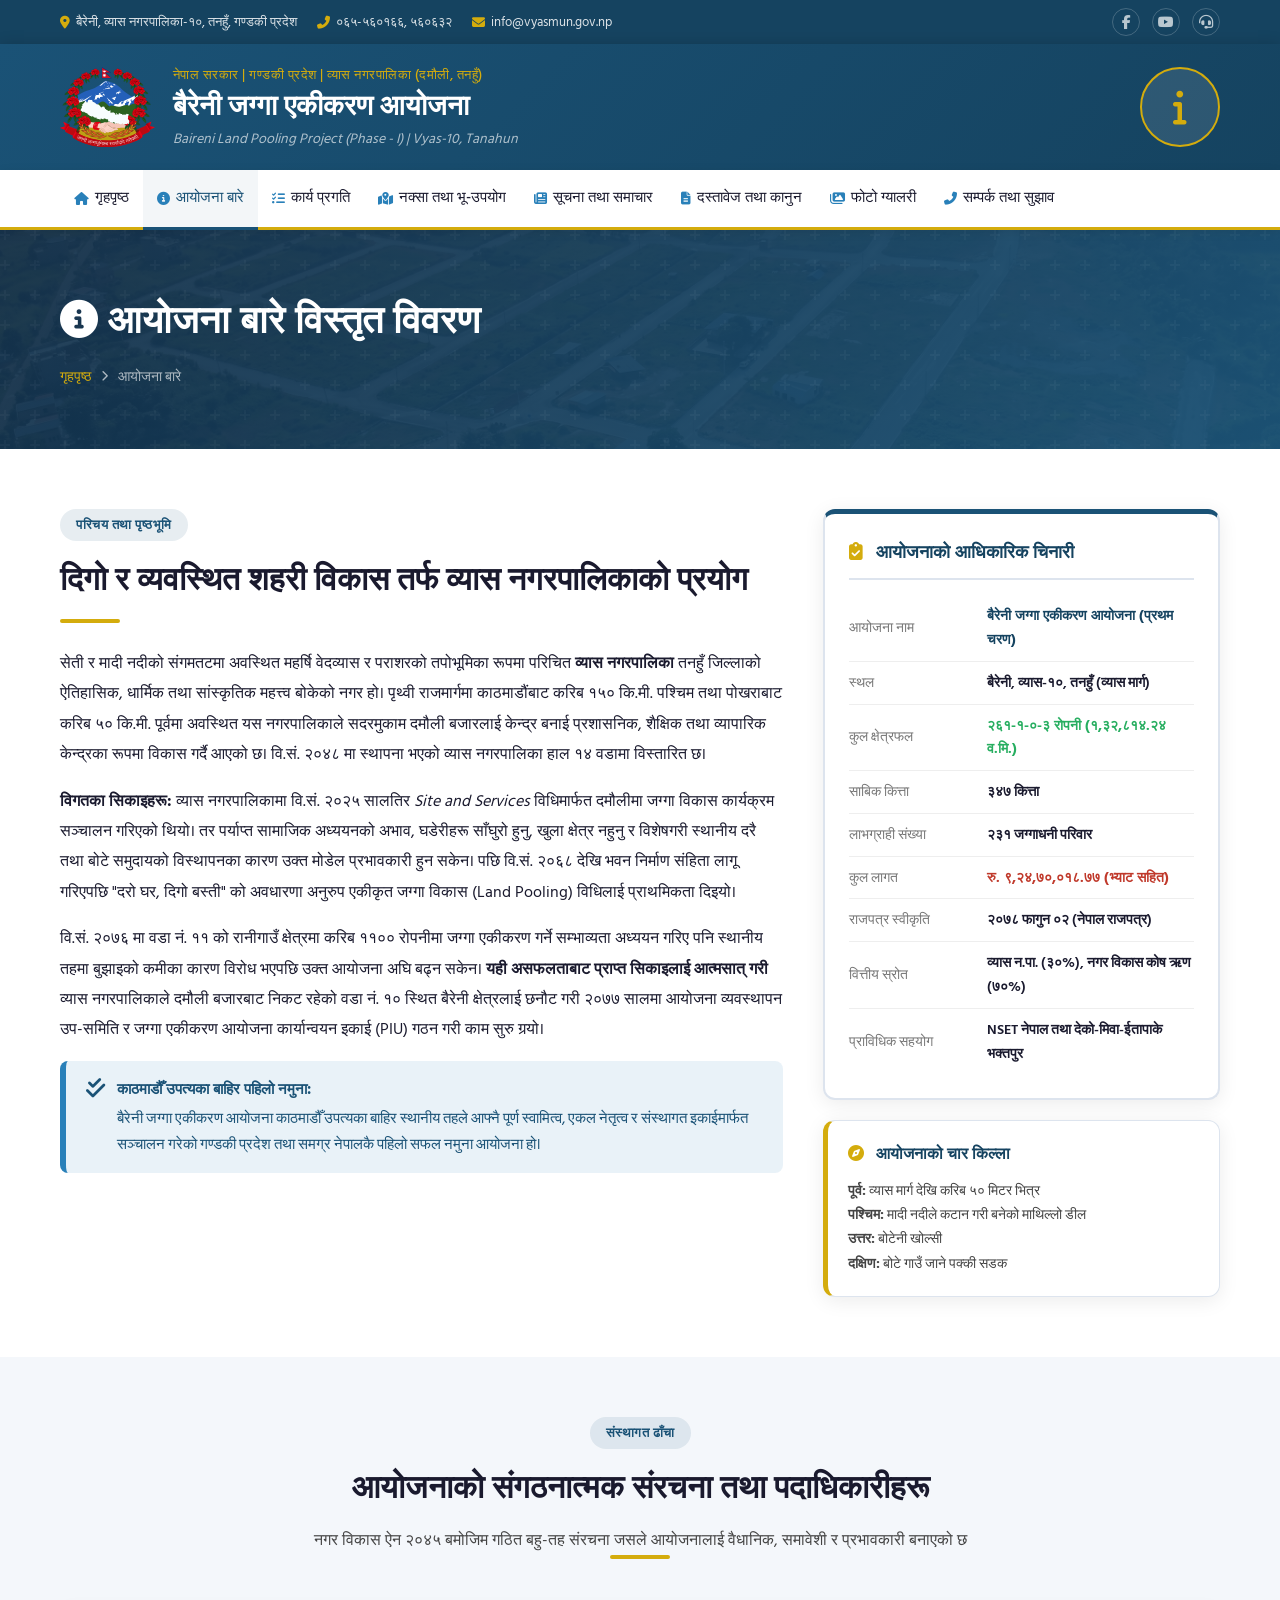
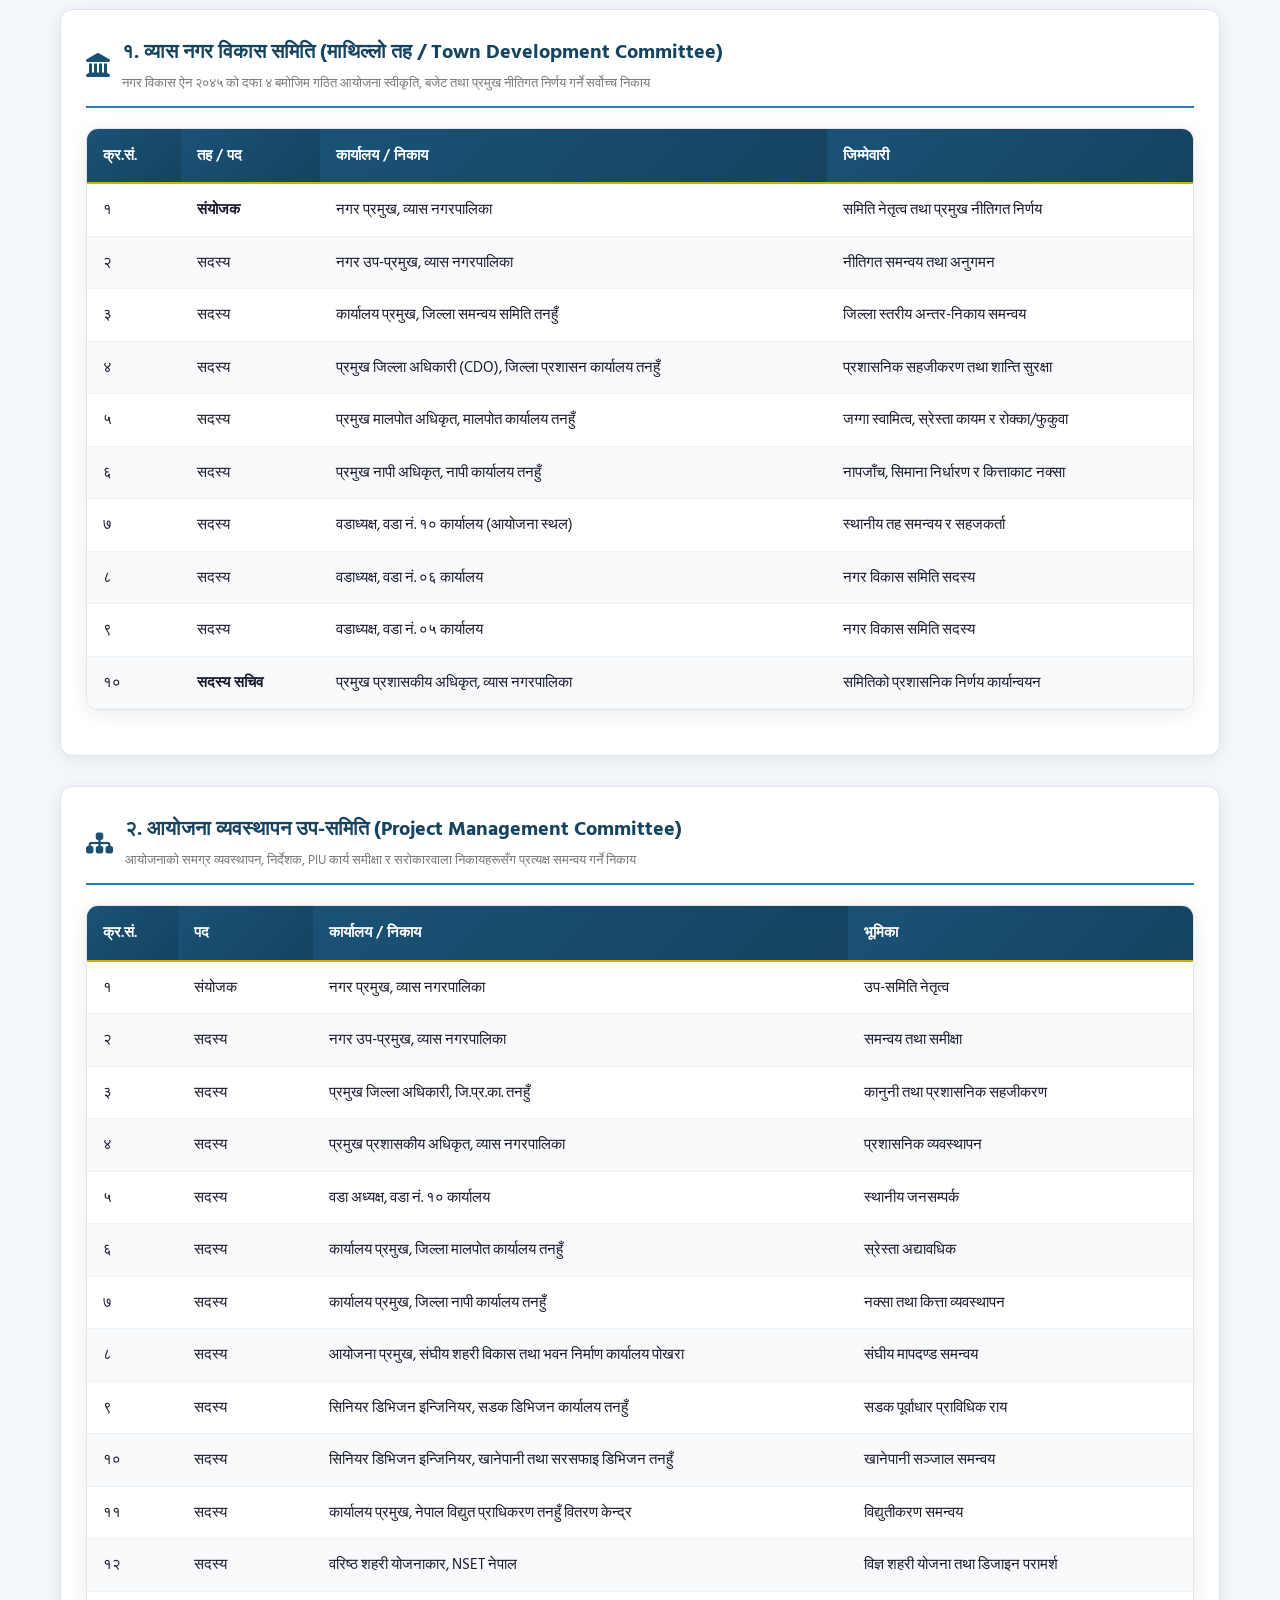
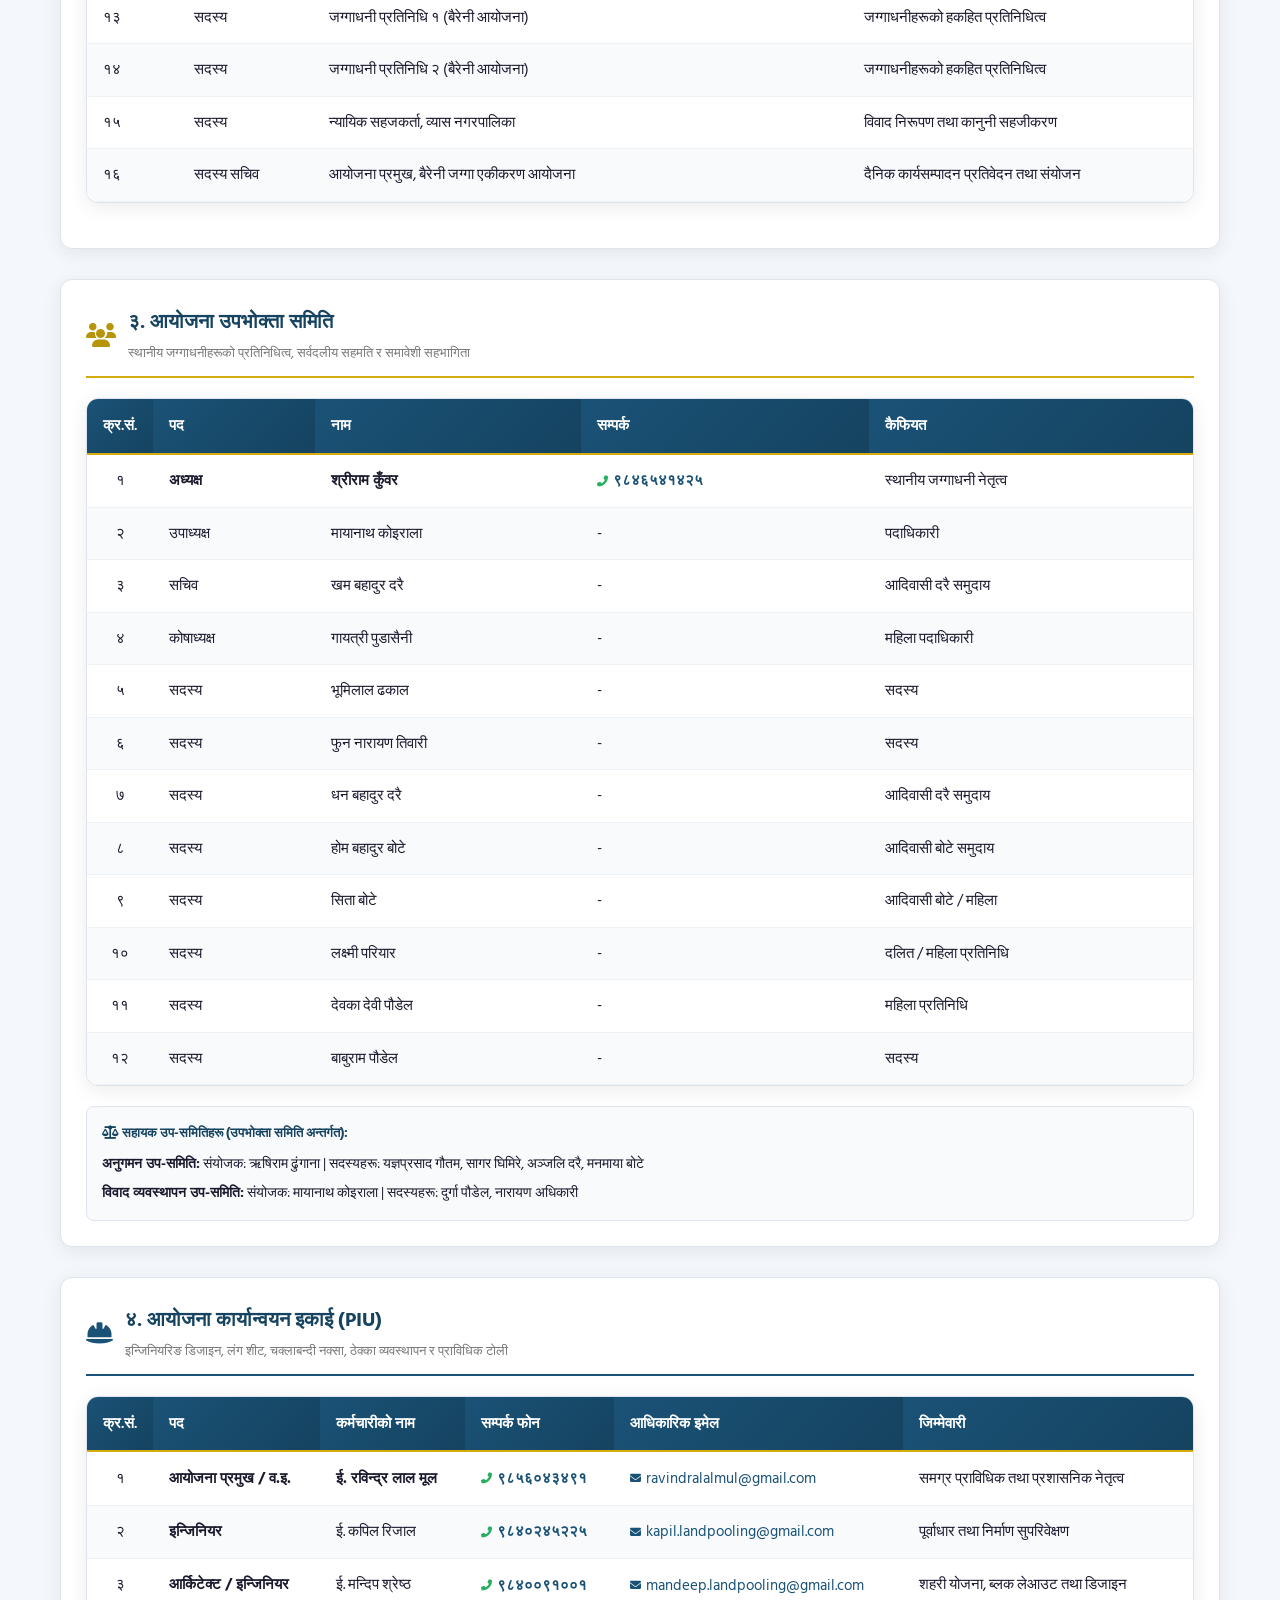
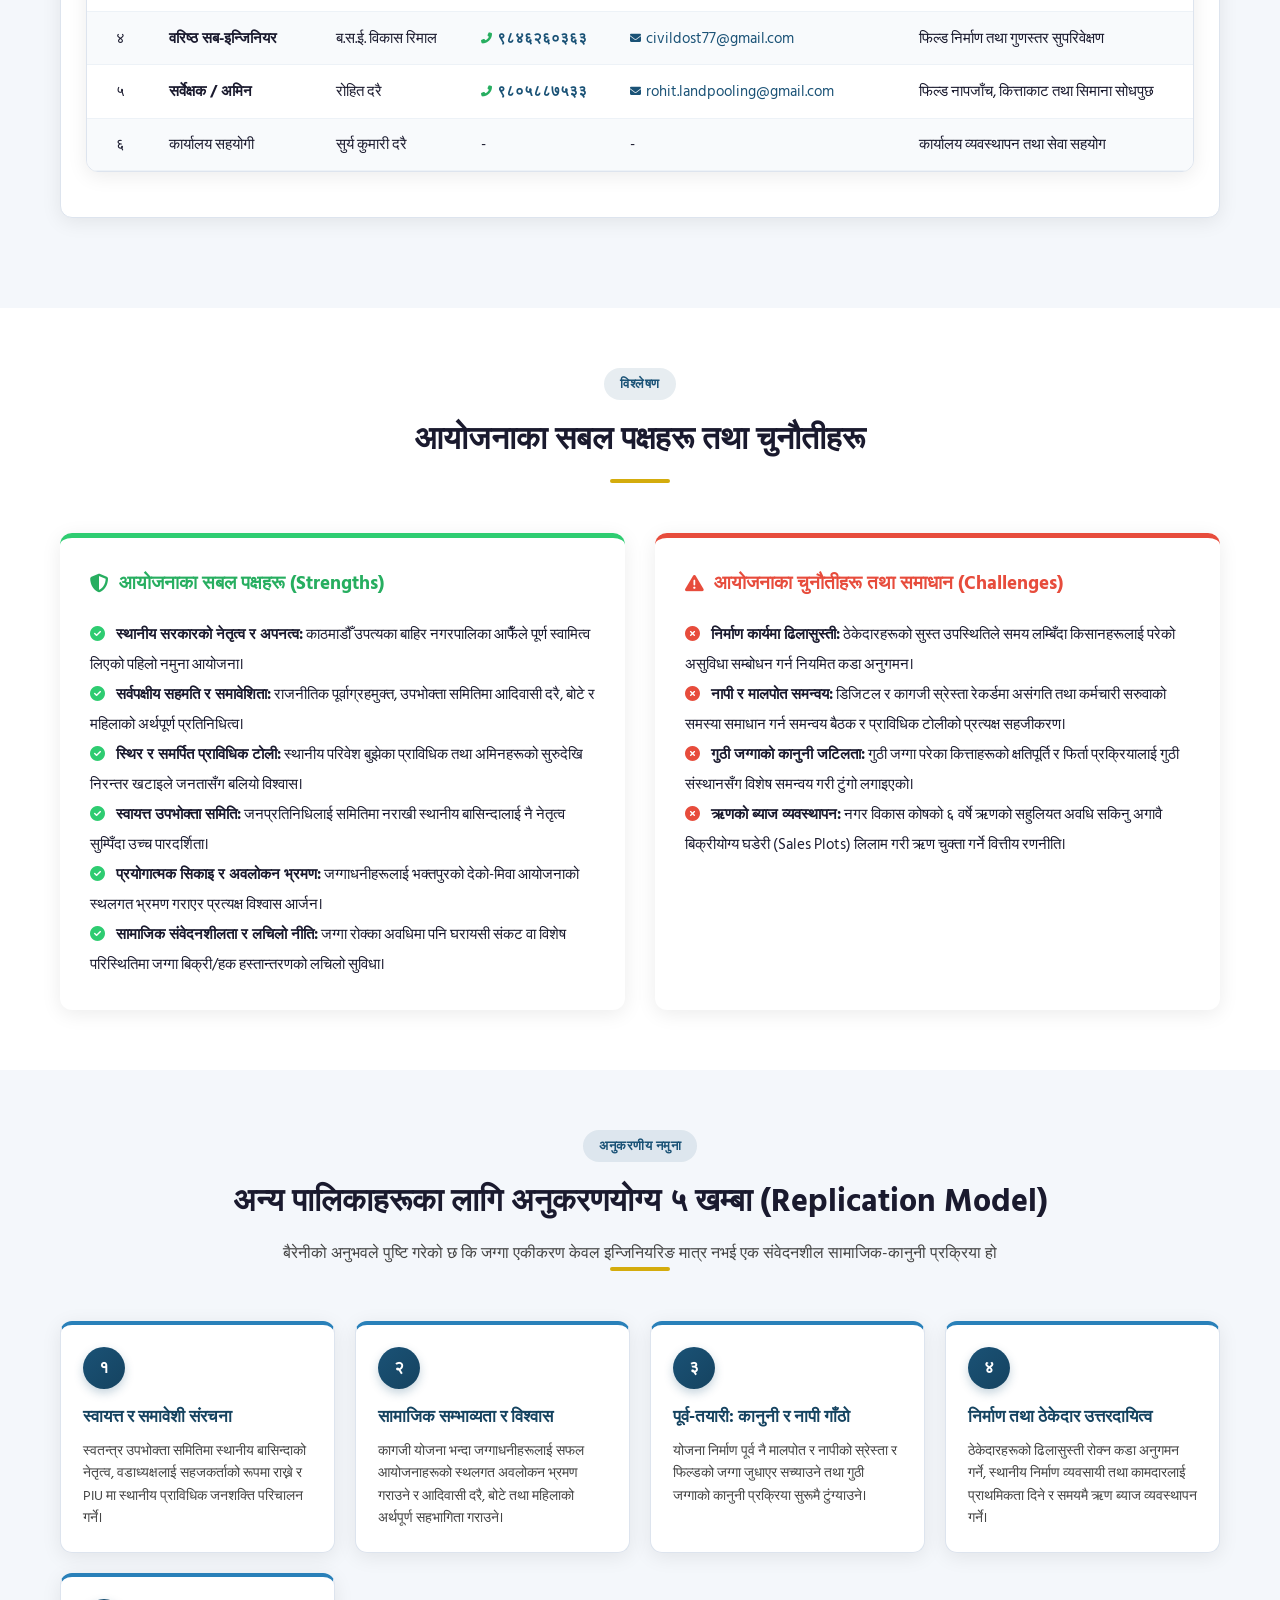
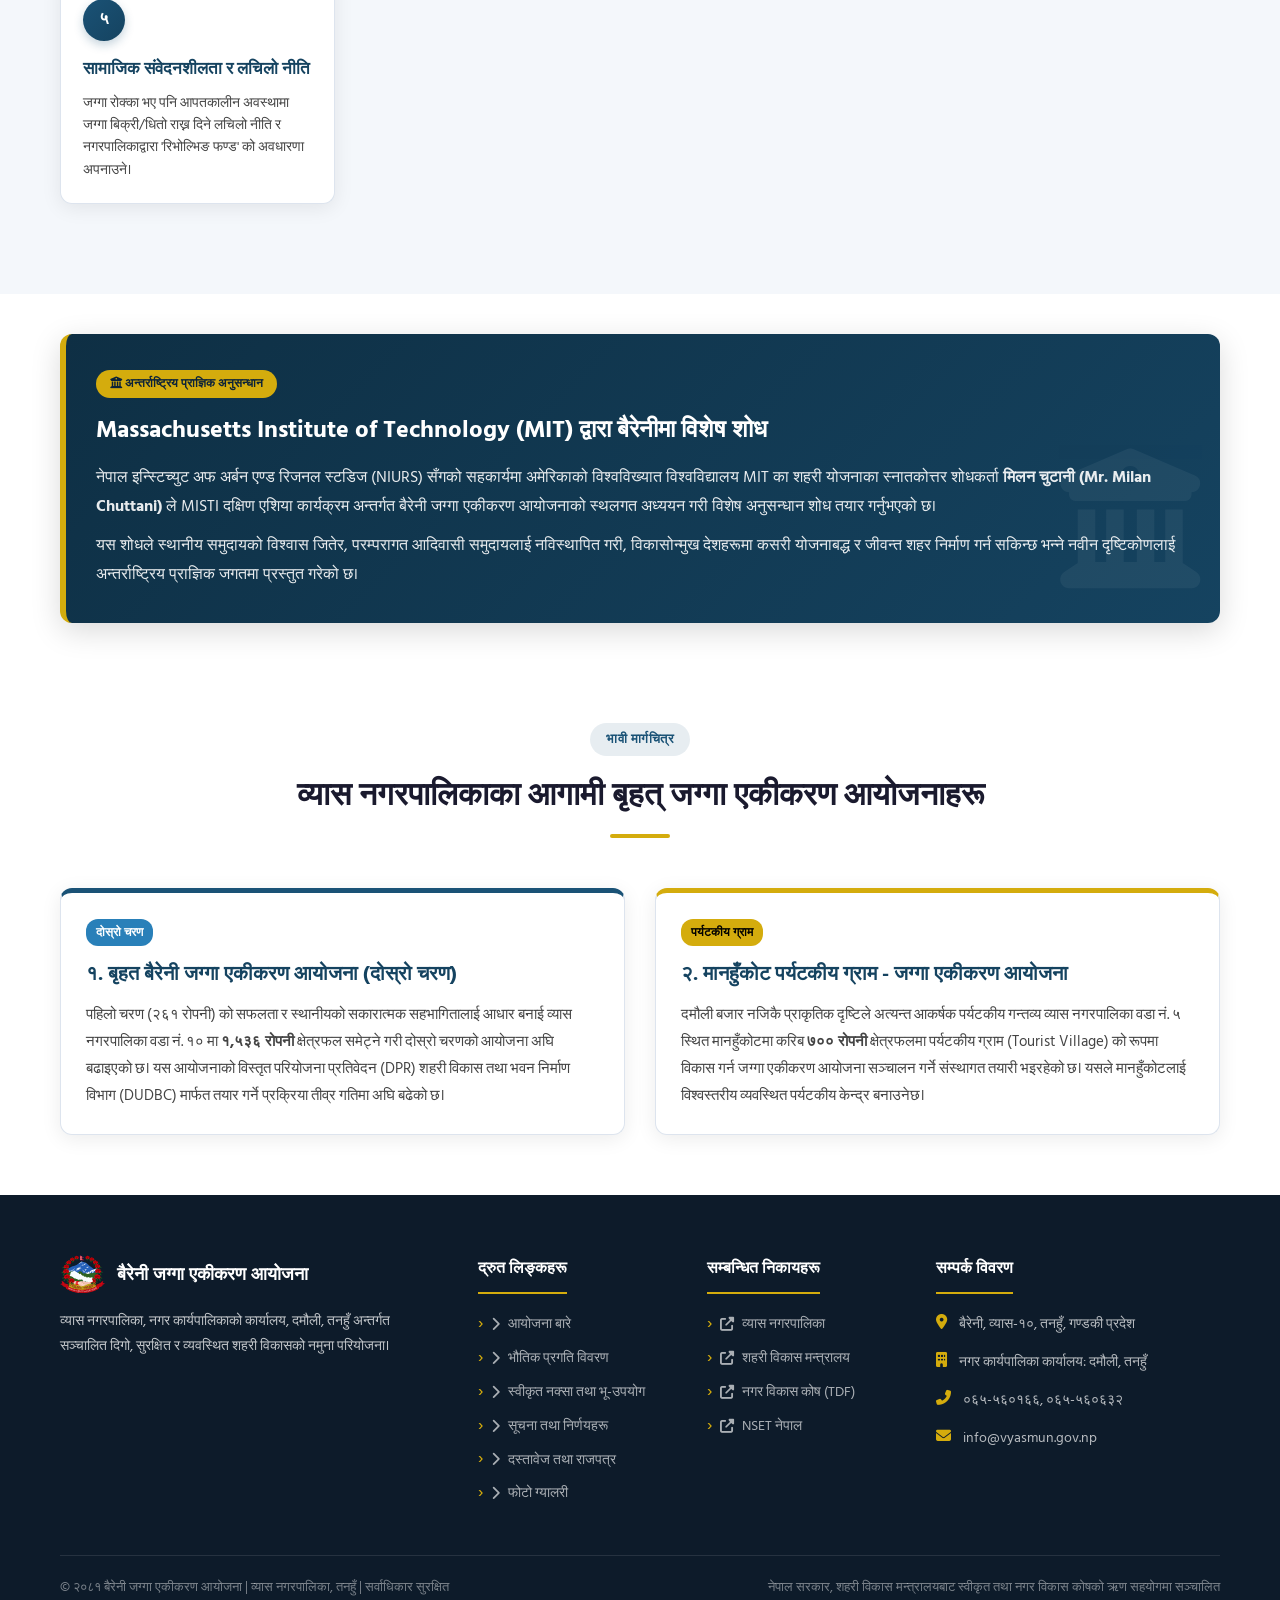
==== about.html @ 3c4b21ab "refactor: update navigation links and structure across core pages" ====
<!DOCTYPE html>
<html lang="ne">
<head>
    <meta charset="UTF-8">
    <meta name="viewport" content="width=device-width, initial-scale=1.0">
    <title>आयोजना बारे | बैरेनी जग्गा एकीकरण आयोजना - व्यास नगरपालिका, तनहुँ</title>
    <meta name="description" content="बैरेनी जग्गा एकीकरण आयोजनाको ऐतिहासिक पृष्ठभूमि, संगठनात्मक संरचना, कानुनी आधार, सबल पक्ष, चुनौती तथा भावी योजनाहरू।">
    <link rel="stylesheet" href="css/style.css">
    <link rel="stylesheet" href="https://cdnjs.cloudflare.com/ajax/libs/font-awesome/6.5.0/css/all.min.css">
    <link href="https://fonts.googleapis.com/css2?family=Hind+Siliguri:wght@300;400;500;600;700&display=swap" rel="stylesheet">
</head>
<body>

    <!-- Top Bar -->
    <div class="top-bar">
        <div class="container">
            <div class="top-bar-left">
                <span><i class="fas fa-map-marker-alt"></i> बैरेनी, व्यास नगरपालिका-१०, तनहुँ, गण्डकी प्रदेश</span>
                <span><i class="fas fa-phone-alt"></i> ०६५-५६०१६६, ५६०६३२</span>
                <span><i class="fas fa-envelope"></i> info@vyasmun.gov.np</span>
            </div>
            <div class="top-bar-right">
                <a href="https://facebook.com" target="_blank"><i class="fab fa-facebook-f"></i></a>
                <a href="https://youtube.com" target="_blank"><i class="fab fa-youtube"></i></a>
                <a href="contact.html"><i class="fas fa-headset"></i></a>
            </div>
        </div>
    </div>

    <!-- Header -->
    <header class="main-header">
        <div class="container">
            <div class="header-content">
                <div class="logo-section">
                    <img src="images/nepal-emblem.svg" alt="नेपाल सरकार निशान छाप" class="gov-logo">
                    <div class="title-section">
                        <p class="gov-title">नेपाल सरकार | गण्डकी प्रदेश | व्यास नगरपालिका (दमौली, तनहुँ)</p>
                        <h1 class="site-title">बैरेनी जग्गा एकीकरण आयोजना</h1>
                        <p class="site-subtitle">Baireni Land Pooling Project (Phase - I) | Vyas-10, Tanahun</p>
                    </div>
                </div>
                <div class="header-emblem">
                    <div class="emblem-circle">
                        <i class="fas fa-info"></i>
                    </div>
                </div>
            </div>
        </div>
    </header>

    <!-- Navigation -->
    <nav class="main-nav">
        <div class="container">
            <button class="nav-toggle" id="navToggle"><i class="fas fa-bars"></i></button>
            <ul class="nav-menu" id="navMenu">
                <li><a href="index.html"><i class="fas fa-home"></i> गृहपृष्ठ</a></li>
                <li class="active"><a href="about.html"><i class="fas fa-info-circle"></i> आयोजना बारे</a></li>
                <li><a href="progress.html"><i class="fas fa-tasks"></i> कार्य प्रगति</a></li>
                <li><a href="map.html"><i class="fas fa-map-marked-alt"></i> नक्सा तथा भू-उपयोग</a></li>
                <li><a href="news.html"><i class="fas fa-newspaper"></i> सूचना तथा समाचार</a></li>
                <li><a href="documents.html"><i class="fas fa-file-alt"></i> दस्तावेज तथा कानुन</a></li>
                <li><a href="gallery.html"><i class="fas fa-images"></i> फोटो ग्यालरी</a></li>
                <li><a href="contact.html"><i class="fas fa-phone-alt"></i> सम्पर्क तथा सुझाव</a></li>
            </ul>
        </div>
    </nav>

    <!-- Page Hero -->
    <section class="page-hero" style="background: linear-gradient(135deg, rgba(13,43,69,0.9), rgba(26,82,118,0.95)), url('images/baireni_aerial.jpg') center/cover;">
        <div class="container">
            <div class="page-hero-content">
                <h1><i class="fas fa-info-circle"></i> आयोजना बारे विस्तृत विवरण</h1>
                <div class="breadcrumb">
                    <a href="index.html">गृहपृष्ठ</a>
                    <i class="fas fa-chevron-right"></i>
                    <span>आयोजना बारे</span>
                </div>
            </div>
        </div>
    </section>

    <!-- Main Content Grid -->
    <section class="content-section" style="padding: 60px 0;">
        <div class="container">
            <div class="about-intro-grid" style="display:grid; grid-template-columns: 2fr 1.1fr; gap: 40px; align-items: start;">
                <div>
                    <div class="section-header" style="text-align:left; margin-bottom: 25px;">
                        <span class="section-tag">परिचय तथा पृष्ठभूमि</span>
                        <h2>दिगो र व्यवस्थित शहरी विकास तर्फ व्यास नगरपालिकाको प्रयोग</h2>
                        <div class="section-divider" style="margin: 12px 0;"></div>
                    </div>
                    <p style="font-size: 16px; line-height: 1.9; color: var(--text-dark); margin-bottom: 16px;">
                        सेती र मादी नदीको संगमतटमा अवस्थित महर्षि वेदव्यास र पराशरको तपोभूमिका रूपमा परिचित <strong>व्यास नगरपालिका</strong> तनहुँ जिल्लाको ऐतिहासिक, धार्मिक तथा सांस्कृतिक महत्त्व बोकेको नगर हो। पृथ्वी राजमार्गमा काठमाडौंबाट करिब १५० कि.मी. पश्चिम तथा पोखराबाट करिब ५० कि.मी. पूर्वमा अवस्थित यस नगरपालिकाले सदरमुकाम दमौली बजारलाई केन्द्र बनाई प्रशासनिक, शैक्षिक तथा व्यापारिक केन्द्रका रूपमा विकास गर्दै आएको छ। वि.सं. २०४८ मा स्थापना भएको व्यास नगरपालिका हाल १४ वडामा विस्तारित छ।
                    </p>
                    <p style="font-size: 16px; line-height: 1.9; color: var(--text-dark); margin-bottom: 16px;">
                        <strong>विगतका सिकाइहरू:</strong> व्यास नगरपालिकामा वि.सं. २०२५ सालतिर <em>Site and Services</em> विधिमार्फत दमौलीमा जग्गा विकास कार्यक्रम सञ्चालन गरिएको थियो। तर पर्याप्त सामाजिक अध्ययनको अभाव, घडेरीहरू साँघुरो हुनु, खुला क्षेत्र नहुनु र विशेषगरी स्थानीय दरै तथा बोटे समुदायको विस्थापनका कारण उक्त मोडेल प्रभावकारी हुन सकेन। पछि वि.सं. २०६८ देखि भवन निर्माण संहिता लागू गरिएपछि "दरो घर, दिगो बस्ती" को अवधारणा अनुरुप एकीकृत जग्गा विकास (Land Pooling) विधिलाई प्राथमिकता दिइयो।
                    </p>
                    <p style="font-size: 16px; line-height: 1.9; color: var(--text-dark); margin-bottom: 16px;">
                        वि.सं. २०७६ मा वडा नं. ११ को रानीगाउँ क्षेत्रमा करिब ११०० रोपनीमा जग्गा एकीकरण गर्ने सम्भाव्यता अध्ययन गरिए पनि स्थानीय तहमा बुझाइको कमीका कारण विरोध भएपछि उक्त आयोजना अघि बढ्न सकेन। <strong>यही असफलताबाट प्राप्त सिकाइलाई आत्मसात् गरी</strong> व्यास नगरपालिकाले दमौली बजारबाट निकट रहेको वडा नं. १० स्थित बैरेनी क्षेत्रलाई छनौट गरी २०७७ सालमा आयोजना व्यवस्थापन उप-समिति र जग्गा एकीकरण आयोजना कार्यान्वयन इकाई (PIU) गठन गरी काम सुरु गर्‍यो।
                    </p>

                    <div class="alert alert-info" style="border-left-width: 6px;">
                        <i class="fas fa-check-double" style="font-size: 22px;"></i>
                        <div>
                            <strong>काठमाडौँ उपत्यका बाहिर पहिलो नमुना:</strong>
                            <p style="margin: 4px 0 0 0;">बैरेनी जग्गा एकीकरण आयोजना काठमाडौँ उपत्यका बाहिर स्थानीय तहले आफ्नै पूर्ण स्वामित्व, एकल नेतृत्व र संस्थागत इकाईमार्फत सञ्चालन गरेको गण्डकी प्रदेश तथा समग्र नेपालकै पहिलो सफल नमुना आयोजना हो।</p>
                        </div>
                    </div>
                </div>

                <!-- Right Quick Facts Box -->
                <div>
                    <div class="card" style="border: 2px solid var(--border); border-top: 5px solid var(--primary); box-shadow: var(--shadow);">
                        <div class="card-body" style="padding: 24px;">
                            <h3 style="color:var(--primary-dark); font-size:18px; margin-bottom:15px; border-bottom:2px solid var(--border); padding-bottom:10px;">
                                <i class="fas fa-clipboard-check" style="color:var(--secondary); margin-right:8px;"></i> आयोजनाको आधिकारिक चिनारी
                            </h3>
                            <table style="width:100%; border-collapse:collapse; font-size:14px;">
                                <tr style="border-bottom:1px solid #eee;">
                                    <td style="padding:9px 0; color:var(--text-light); width:40%;">आयोजना नाम</td>
                                    <td style="padding:9px 0; font-weight:700; color:var(--primary-dark);">बैरेनी जग्गा एकीकरण आयोजना (प्रथम चरण)</td>
                                </tr>
                                <tr style="border-bottom:1px solid #eee;">
                                    <td style="padding:9px 0; color:var(--text-light);">स्थल</td>
                                    <td style="padding:9px 0; font-weight:600;">बैरेनी, व्यास-१०, तनहुँ (व्यास मार्ग)</td>
                                </tr>
                                <tr style="border-bottom:1px solid #eee;">
                                    <td style="padding:9px 0; color:var(--text-light);">कुल क्षेत्रफल</td>
                                    <td style="padding:9px 0; font-weight:700; color:#27ae60;">२६१-१-०-३ रोपनी (१,३२,८१४.२४ व.मि.)</td>
                                </tr>
                                <tr style="border-bottom:1px solid #eee;">
                                    <td style="padding:9px 0; color:var(--text-light);">साबिक कित्ता</td>
                                    <td style="padding:9px 0; font-weight:600;">३४७ कित्ता</td>
                                </tr>
                                <tr style="border-bottom:1px solid #eee;">
                                    <td style="padding:9px 0; color:var(--text-light);">लाभग्राही संख्या</td>
                                    <td style="padding:9px 0; font-weight:600;">२३१ जग्गाधनी परिवार</td>
                                </tr>
                                <tr style="border-bottom:1px solid #eee;">
                                    <td style="padding:9px 0; color:var(--text-light);">कुल लागत</td>
                                    <td style="padding:9px 0; font-weight:700; color:#c0392b;">रु. ९,२४,७०,०१८.७७ (भ्याट सहित)</td>
                                </tr>
                                <tr style="border-bottom:1px solid #eee;">
                                    <td style="padding:9px 0; color:var(--text-light);">राजपत्र स्वीकृति</td>
                                    <td style="padding:9px 0; font-weight:600;">२०७८ फागुन ०२ (नेपाल राजपत्र)</td>
                                </tr>
                                <tr style="border-bottom:1px solid #eee;">
                                    <td style="padding:9px 0; color:var(--text-light);">वित्तीय स्रोत</td>
                                    <td style="padding:9px 0; font-weight:600;">व्यास न.पा. (३०%), नगर विकास कोष ऋण (७०%)</td>
                                </tr>
                                <tr>
                                    <td style="padding:9px 0; color:var(--text-light);">प्राविधिक सहयोग</td>
                                    <td style="padding:9px 0; font-weight:600;">NSET नेपाल तथा देको-मिवा-ईतापाके भक्तपुर</td>
                                </tr>
                            </table>
                        </div>
                    </div>

                    <!-- Boundaries Box -->
                    <div class="card" style="margin-top:20px; border-left: 5px solid var(--secondary); box-shadow: var(--shadow);">
                        <div class="card-body" style="padding: 20px;">
                            <h4 style="color:var(--primary-dark); font-size:16px; margin-bottom:10px;">
                                <i class="fas fa-compass" style="color:var(--secondary); margin-right:8px;"></i> आयोजनाको चार किल्ला
                            </h4>
                            <ul style="font-size:13.5px; color:var(--text-medium); line-height:1.8;">
                                <li><strong>पूर्व:</strong> व्यास मार्ग देखि करिब ५० मिटर भित्र</li>
                                <li><strong>पश्चिम:</strong> मादी नदीले कटान गरी बनेको माथिल्लो डील</li>
                                <li><strong>उत्तर:</strong> बोटेनी खोल्सी</li>
                                <li><strong>दक्षिण:</strong> बोटे गाउँ जाने पक्की सडक</li>
                            </ul>
                        </div>
                    </div>
                </div>
            </div>
        </div>
    </section>

    <!-- Governance Structure (Organogram) -->
    <section class="section" id="governance" style="background: var(--bg-light); padding: 60px 0;">
        <div class="container">
            <div class="section-header">
                <span class="section-tag">संस्थागत ढाँचा</span>
                <h2>आयोजनाको संगठनात्मक संरचना तथा पदाधिकारीहरू</h2>
                <p style="color: var(--text-medium); max-width: 800px; margin: 0 auto;">नगर विकास ऐन २०४५ बमोजिम गठित बहु-तह संरचना जसले आयोजनालाई वैधानिक, समावेशी र प्रभावकारी बनाएको छ</p>
                <div class="section-divider"></div>
            </div>

            <!-- 1. Town Development Committee -->
            <div style="background:#fff; border-radius:var(--radius); padding:25px; margin-bottom:30px; box-shadow:var(--shadow); border:1px solid var(--border);">
                <div style="display:flex; align-items:center; gap:12px; margin-bottom:15px; border-bottom:2px solid var(--primary-light); padding-bottom:10px;">
                    <i class="fas fa-landmark" style="font-size:24px; color:var(--primary);"></i>
                    <div>
                        <h3 style="margin:0; font-size:20px; color:var(--primary-dark);">१. व्यास नगर विकास समिति (माथिल्लो तह / Town Development Committee)</h3>
                        <small style="color:var(--text-light);">नगर विकास ऐन २०४५ को दफा ४ बमोजिम गठित आयोजना स्वीकृति, बजेट तथा प्रमुख नीतिगत निर्णय गर्ने सर्वोच्च निकाय</small>
                    </div>
                </div>
                <div class="table-responsive">
                    <table class="gov-table">
                        <thead>
                            <tr>
                                <th>क्र.सं.</th>
                                <th>तह / पद</th>
                                <th>कार्यालय / निकाय</th>
                                <th>जिम्मेवारी</th>
                            </tr>
                        </thead>
                        <tbody>
                            <tr>
                                <td>१</td>
                                <td><strong>संयोजक</strong></td>
                                <td>नगर प्रमुख, व्यास नगरपालिका</td>
                                <td>समिति नेतृत्व तथा प्रमुख नीतिगत निर्णय</td>
                            </tr>
                            <tr>
                                <td>२</td>
                                <td>सदस्य</td>
                                <td>नगर उप-प्रमुख, व्यास नगरपालिका</td>
                                <td>नीतिगत समन्वय तथा अनुगमन</td>
                            </tr>
                            <tr>
                                <td>३</td>
                                <td>सदस्य</td>
                                <td>कार्यालय प्रमुख, जिल्ला समन्वय समिति तनहुँ</td>
                                <td>जिल्ला स्तरीय अन्तर-निकाय समन्वय</td>
                            </tr>
                            <tr>
                                <td>४</td>
                                <td>सदस्य</td>
                                <td>प्रमुख जिल्ला अधिकारी (CDO), जिल्ला प्रशासन कार्यालय तनहुँ</td>
                                <td>प्रशासनिक सहजीकरण तथा शान्ति सुरक्षा</td>
                            </tr>
                            <tr>
                                <td>५</td>
                                <td>सदस्य</td>
                                <td>प्रमुख मालपोत अधिकृत, मालपोत कार्यालय तनहुँ</td>
                                <td>जग्गा स्वामित्व, स्रेस्ता कायम र रोक्का/फुकुवा</td>
                            </tr>
                            <tr>
                                <td>६</td>
                                <td>सदस्य</td>
                                <td>प्रमुख नापी अधिकृत, नापी कार्यालय तनहुँ</td>
                                <td>नापजाँच, सिमाना निर्धारण र कित्ताकाट नक्सा</td>
                            </tr>
                            <tr>
                                <td>७</td>
                                <td>सदस्य</td>
                                <td>वडाध्यक्ष, वडा नं. १० कार्यालय (आयोजना स्थल)</td>
                                <td>स्थानीय तह समन्वय र सहजकर्ता</td>
                            </tr>
                            <tr>
                                <td>८</td>
                                <td>सदस्य</td>
                                <td>वडाध्यक्ष, वडा नं. ०६ कार्यालय</td>
                                <td>नगर विकास समिति सदस्य</td>
                            </tr>
                            <tr>
                                <td>९</td>
                                <td>सदस्य</td>
                                <td>वडाध्यक्ष, वडा नं. ०५ कार्यालय</td>
                                <td>नगर विकास समिति सदस्य</td>
                            </tr>
                            <tr>
                                <td>१०</td>
                                <td><strong>सदस्य सचिव</strong></td>
                                <td>प्रमुख प्रशासकीय अधिकृत, व्यास नगरपालिका</td>
                                <td>समितिको प्रशासनिक निर्णय कार्यान्वयन</td>
                            </tr>
                        </tbody>
                    </table>
                </div>
            </div>

            <!-- 2. Project Management Sub-Committee -->
            <div style="background:#fff; border-radius:var(--radius); padding:25px; margin-bottom:30px; box-shadow:var(--shadow); border:1px solid var(--border);">
                <div style="display:flex; align-items:center; gap:12px; margin-bottom:15px; border-bottom:2px solid var(--primary-light); padding-bottom:10px;">
                    <i class="fas fa-sitemap" style="font-size:24px; color:var(--primary);"></i>
                    <div>
                        <h3 style="margin:0; font-size:20px; color:var(--primary-dark);">२. आयोजना व्यवस्थापन उप-समिति (Project Management Committee)</h3>
                        <small style="color:var(--text-light);">आयोजनाको समग्र व्यवस्थापन, निर्देशक, PIU कार्य समीक्षा र सरोकारवाला निकायहरूसँग प्रत्यक्ष समन्वय गर्ने निकाय</small>
                    </div>
                </div>
                <div class="table-responsive">
                    <table class="gov-table">
                        <thead>
                            <tr>
                                <th>क्र.सं.</th>
                                <th>पद</th>
                                <th>कार्यालय / निकाय</th>
                                <th>भूमिका</th>
                            </tr>
                        </thead>
                        <tbody>
                            <tr><td>१</td><td>संयोजक</td><td>नगर प्रमुख, व्यास नगरपालिका</td><td>उप-समिति नेतृत्व</td></tr>
                            <tr><td>२</td><td>सदस्य</td><td>नगर उप-प्रमुख, व्यास नगरपालिका</td><td>समन्वय तथा समीक्षा</td></tr>
                            <tr><td>३</td><td>सदस्य</td><td>प्रमुख जिल्ला अधिकारी, जि.प्र.का. तनहुँ</td><td>कानुनी तथा प्रशासनिक सहजीकरण</td></tr>
                            <tr><td>४</td><td>सदस्य</td><td>प्रमुख प्रशासकीय अधिकृत, व्यास नगरपालिका</td><td>प्रशासनिक व्यवस्थापन</td></tr>
                            <tr><td>५</td><td>सदस्य</td><td>वडा अध्यक्ष, वडा नं. १० कार्यालय</td><td>स्थानीय जनसम्पर्क</td></tr>
                            <tr><td>६</td><td>सदस्य</td><td>कार्यालय प्रमुख, जिल्ला मालपोत कार्यालय तनहुँ</td><td>स्रेस्ता अद्यावधिक</td></tr>
                            <tr><td>७</td><td>सदस्य</td><td>कार्यालय प्रमुख, जिल्ला नापी कार्यालय तनहुँ</td><td>नक्सा तथा कित्ता व्यवस्थापन</td></tr>
                            <tr><td>८</td><td>सदस्य</td><td>आयोजना प्रमुख, संघीय शहरी विकास तथा भवन निर्माण कार्यालय पोखरा</td><td>संघीय मापदण्ड समन्वय</td></tr>
                            <tr><td>९</td><td>सदस्य</td><td>सिनियर डिभिजन इन्जिनियर, सडक डिभिजन कार्यालय तनहुँ</td><td>सडक पूर्वाधार प्राविधिक राय</td></tr>
                            <tr><td>१०</td><td>सदस्य</td><td>सिनियर डिभिजन इन्जिनियर, खानेपानी तथा सरसफाइ डिभिजन तनहुँ</td><td>खानेपानी सञ्जाल समन्वय</td></tr>
                            <tr><td>११</td><td>सदस्य</td><td>कार्यालय प्रमुख, नेपाल विद्युत प्राधिकरण तनहुँ वितरण केन्द्र</td><td>विद्युतीकरण समन्वय</td></tr>
                            <tr><td>१२</td><td>सदस्य</td><td>वरिष्ठ शहरी योजनाकार, NSET नेपाल</td><td>विज्ञ शहरी योजना तथा डिजाइन परामर्श</td></tr>
                            <tr><td>१३</td><td>सदस्य</td><td>जग्गाधनी प्रतिनिधि १ (बैरेनी आयोजना)</td><td>जग्गाधनीहरूको हकहित प्रतिनिधित्व</td></tr>
                            <tr><td>१४</td><td>सदस्य</td><td>जग्गाधनी प्रतिनिधि २ (बैरेनी आयोजना)</td><td>जग्गाधनीहरूको हकहित प्रतिनिधित्व</td></tr>
                            <tr><td>१५</td><td>सदस्य</td><td>न्यायिक सहजकर्ता, व्यास नगरपालिका</td><td>विवाद निरूपण तथा कानुनी सहजीकरण</td></tr>
                            <tr><td>१६</td><td>सदस्य सचिव</td><td>आयोजना प्रमुख, बैरेनी जग्गा एकीकरण आयोजना</td><td>दैनिक कार्यसम्पादन प्रतिवेदन तथा संयोजन</td></tr>
                        </tbody>
                    </table>
                </div>
            </div>

            <!-- 3. Users Committee (Full width) -->
            <div style="background:#fff; border-radius:var(--radius); padding:25px; margin-bottom:30px; box-shadow:var(--shadow); border:1px solid var(--border);">
                <div style="display:flex; align-items:center; gap:12px; margin-bottom:15px; border-bottom:2px solid var(--secondary); padding-bottom:10px;">
                    <i class="fas fa-users" style="font-size:24px; color:var(--secondary-dark);"></i>
                    <div>
                        <h3 style="margin:0; font-size:20px; color:var(--primary-dark);">३. आयोजना उपभोक्ता समिति</h3>
                        <small style="color:var(--text-light);">स्थानीय जग्गाधनीहरूको प्रतिनिधित्व, सर्वदलीय सहमति र समावेशी सहभागिता</small>
                    </div>
                </div>
                <div class="table-responsive">
                    <table class="gov-table">
                        <thead>
                            <tr>
                                <th style="width:60px; text-align:center;">क्र.सं.</th>
                                <th>पद</th>
                                <th>नाम</th>
                                <th>सम्पर्क</th>
                                <th>कैफियत</th>
                            </tr>
                        </thead>
                        <tbody>
                            <tr>
                                <td style="text-align:center;">१</td>
                                <td><strong>अध्यक्ष</strong></td>
                                <td><strong>श्रीराम कुँवर</strong></td>
                                <td>
                                    <a href="tel:9846541425" style="color:var(--primary); font-weight:700; text-decoration:none; display:inline-flex; align-items:center; gap:5px;">
                                        <i class="fas fa-phone-alt" style="color:#27ae60; font-size:11px;"></i> ९८४६५४१४२५
                                    </a>
                                </td>
                                <td>स्थानीय जग्गाधनी नेतृत्व</td>
                            </tr>
                            <tr><td style="text-align:center;">२</td><td>उपाध्यक्ष</td><td>मायानाथ कोइराला</td><td>-</td><td>पदाधिकारी</td></tr>
                            <tr><td style="text-align:center;">३</td><td>सचिव</td><td>खम बहादुर दरै</td><td>-</td><td>आदिवासी दरै समुदाय</td></tr>
                            <tr><td style="text-align:center;">४</td><td>कोषाध्यक्ष</td><td>गायत्री पुडासैनी</td><td>-</td><td>महिला पदाधिकारी</td></tr>
                            <tr><td style="text-align:center;">५</td><td>सदस्य</td><td>भूमिलाल ढकाल</td><td>-</td><td>सदस्य</td></tr>
                            <tr><td style="text-align:center;">६</td><td>सदस्य</td><td>फुन नारायण तिवारी</td><td>-</td><td>सदस्य</td></tr>
                            <tr><td style="text-align:center;">७</td><td>सदस्य</td><td>धन बहादुर दरै</td><td>-</td><td>आदिवासी दरै समुदाय</td></tr>
                            <tr><td style="text-align:center;">८</td><td>सदस्य</td><td>होम बहादुर बोटे</td><td>-</td><td>आदिवासी बोटे समुदाय</td></tr>
                            <tr><td style="text-align:center;">९</td><td>सदस्य</td><td>सिता बोटे</td><td>-</td><td>आदिवासी बोटे / महिला</td></tr>
                            <tr><td style="text-align:center;">१०</td><td>सदस्य</td><td>लक्ष्मी परियार</td><td>-</td><td>दलित / महिला प्रतिनिधि</td></tr>
                            <tr><td style="text-align:center;">११</td><td>सदस्य</td><td>देवका देवी पौडेल</td><td>-</td><td>महिला प्रतिनिधि</td></tr>
                            <tr><td style="text-align:center;">१२</td><td>सदस्य</td><td>बाबुराम पौडेल</td><td>-</td><td>सदस्य</td></tr>
                        </tbody>
                    </table>
                </div>

                <!-- Sub committees -->
                <div style="margin-top:20px; padding:15px; background:#f8fafc; border-radius:8px; border:1px solid var(--border);">
                    <h5 style="color:var(--primary-dark); margin-bottom:8px;"><i class="fas fa-balance-scale"></i> सहायक उप-समितिहरू (उपभोक्ता समिति अन्तर्गत):</h5>
                    <p style="font-size:13.5px; margin-bottom:6px;"><strong>अनुगमन उप-समिति:</strong> संयोजक: ऋषिराम ढुंगाना | सदस्यहरू: यज्ञप्रसाद गौतम, सागर घिमिरे, अञ्जलि दरै, मनमाया बोटे</p>
                    <p style="font-size:13.5px; margin:0;"><strong>विवाद व्यवस्थापन उप-समिति:</strong> संयोजक: मायानाथ कोइराला | सदस्यहरू: दुर्गा पौडेल, नारायण अधिकारी</p>
                </div>
            </div>

            <!-- 4. PIU Team (Full width) -->
            <div style="background:#fff; border-radius:var(--radius); padding:25px; margin-bottom:30px; box-shadow:var(--shadow); border:1px solid var(--border);">
                <div style="display:flex; align-items:center; gap:12px; margin-bottom:15px; border-bottom:2px solid var(--primary); padding-bottom:10px;">
                    <i class="fas fa-hard-hat" style="font-size:24px; color:var(--primary);"></i>
                    <div>
                        <h3 style="margin:0; font-size:20px; color:var(--primary-dark);">४. आयोजना कार्यान्वयन इकाई (PIU)</h3>
                        <small style="color:var(--text-light);">इन्जिनियरिङ डिजाइन, लंग शीट, चक्लाबन्दी नक्सा, ठेक्का व्यवस्थापन र प्राविधिक टोली</small>
                    </div>
                </div>
                <div class="table-responsive">
                    <table class="gov-table">
                        <thead>
                            <tr>
                                <th style="width:60px; text-align:center;">क्र.सं.</th>
                                <th>पद</th>
                                <th>कर्मचारीको नाम</th>
                                <th>सम्पर्क फोन</th>
                                <th>आधिकारिक इमेल</th>
                                <th>जिम्मेवारी</th>
                            </tr>
                        </thead>
                        <tbody>
                            <tr>
                                <td style="text-align:center;">१</td>
                                <td><strong>आयोजना प्रमुख / व.इ.</strong></td>
                                <td><strong>ई. रविन्द्र लाल मूल</strong></td>
                                <td>
                                    <a href="tel:9856043491" style="color:var(--primary); font-weight:700; text-decoration:none; display:inline-flex; align-items:center; gap:5px;">
                                        <i class="fas fa-phone-alt" style="color:#27ae60; font-size:11px;"></i> ९८५६०४३४९१
                                    </a>
                                </td>
                                <td>
                                    <a href="mailto:ravindralalmul@gmail.com" style="color:var(--primary); text-decoration:none; display:inline-flex; align-items:center; gap:5px;">
                                        <i class="fas fa-envelope" style="color:var(--primary); font-size:11px;"></i> ravindralalmul@gmail.com
                                    </a>
                                </td>
                                <td>समग्र प्राविधिक तथा प्रशासनिक नेतृत्व</td>
                            </tr>
                            <tr>
                                <td style="text-align:center;">२</td>
                                <td><strong>इन्जिनियर</strong></td>
                                <td>ई. कपिल रिजाल</td>
                                <td>
                                    <a href="tel:9840245225" style="color:var(--primary); font-weight:700; text-decoration:none; display:inline-flex; align-items:center; gap:5px;">
                                        <i class="fas fa-phone-alt" style="color:#27ae60; font-size:11px;"></i> ९८४०२४५२२५
                                    </a>
                                </td>
                                <td>
                                    <a href="mailto:kapil.landpooling@gmail.com" style="color:var(--primary); text-decoration:none; display:inline-flex; align-items:center; gap:5px;">
                                        <i class="fas fa-envelope" style="color:var(--primary); font-size:11px;"></i> kapil.landpooling@gmail.com
                                    </a>
                                </td>
                                <td>पूर्वाधार तथा निर्माण सुपरिवेक्षण</td>
                            </tr>
                            <tr>
                                <td style="text-align:center;">३</td>
                                <td><strong>आर्किटेक्ट / इन्जिनियर</strong></td>
                                <td>ई. मन्दिप श्रेष्ठ</td>
                                <td>
                                    <a href="tel:9840091001" style="color:var(--primary); font-weight:700; text-decoration:none; display:inline-flex; align-items:center; gap:5px;">
                                        <i class="fas fa-phone-alt" style="color:#27ae60; font-size:11px;"></i> ९८४००९१००१
                                    </a>
                                </td>
                                <td>
                                    <a href="mailto:mandeep.landpooling@gmail.com" style="color:var(--primary); text-decoration:none; display:inline-flex; align-items:center; gap:5px;">
                                        <i class="fas fa-envelope" style="color:var(--primary); font-size:11px;"></i> mandeep.landpooling@gmail.com
                                    </a>
                                </td>
                                <td>शहरी योजना, ब्लक लेआउट तथा डिजाइन</td>
                            </tr>
                            <tr>
                                <td style="text-align:center;">४</td>
                                <td><strong>वरिष्ठ सब-इन्जिनियर</strong></td>
                                <td>ब.स.ई. विकास रिमाल</td>
                                <td>
                                    <a href="tel:9846260363" style="color:var(--primary); font-weight:700; text-decoration:none; display:inline-flex; align-items:center; gap:5px;">
                                        <i class="fas fa-phone-alt" style="color:#27ae60; font-size:11px;"></i> ९८४६२६०३६३
                                    </a>
                                </td>
                                <td>
                                    <a href="mailto:civildost77@gmail.com" style="color:var(--primary); text-decoration:none; display:inline-flex; align-items:center; gap:5px;">
                                        <i class="fas fa-envelope" style="color:var(--primary); font-size:11px;"></i> civildost77@gmail.com
                                    </a>
                                </td>
                                <td>फिल्ड निर्माण तथा गुणस्तर सुपरिवेक्षण</td>
                            </tr>
                            <tr>
                                <td style="text-align:center;">५</td>
                                <td><strong>सर्वेक्षक / अमिन</strong></td>
                                <td>रोहित दरै</td>
                                <td>
                                    <a href="tel:9805887533" style="color:var(--primary); font-weight:700; text-decoration:none; display:inline-flex; align-items:center; gap:5px;">
                                        <i class="fas fa-phone-alt" style="color:#27ae60; font-size:11px;"></i> ९८०५८८७५३३
                                    </a>
                                </td>
                                <td>
                                    <a href="mailto:rohit.landpooling@gmail.com" style="color:var(--primary); text-decoration:none; display:inline-flex; align-items:center; gap:5px;">
                                        <i class="fas fa-envelope" style="color:var(--primary); font-size:11px;"></i> rohit.landpooling@gmail.com
                                    </a>
                                </td>
                                <td>फिल्ड नापजाँच, कित्ताकाट तथा सिमाना सोधपुछ</td>
                            </tr>
                            <tr>
                                <td style="text-align:center;">६</td>
                                <td>कार्यालय सहयोगी</td>
                                <td>सुर्य कुमारी दरै</td>
                                <td>-</td>
                                <td>-</td>
                                <td>कार्यालय व्यवस्थापन तथा सेवा सहयोग</td>
                            </tr>
                        </tbody>
                    </table>
                </div>
            </div>
        </div>
    </section>

    <!-- Strengths and Challenges -->
    <section class="section" style="padding: 60px 0;">
        <div class="container">
            <div class="section-header">
                <span class="section-tag">विश्लेषण</span>
                <h2>आयोजनाका सबल पक्षहरू तथा चुनौतीहरू</h2>
                <div class="section-divider"></div>
            </div>

            <div style="display:grid; grid-template-columns: 1fr 1fr; gap: 30px;">
                <!-- Strengths -->
                <div style="background:#fff; border-radius:var(--radius); padding:30px; box-shadow:var(--shadow); border-top:5px solid var(--success);">
                    <h3 style="color:#27ae60; margin-bottom:20px; display:flex; align-items:center; gap:10px;">
                        <i class="fas fa-shield-alt"></i> आयोजनाका सबल पक्षहरू (Strengths)
                    </h3>
                    <ul style="line-height:2; font-size:15px; color:var(--text-dark);">
                        <li><i class="fas fa-check-circle" style="color:var(--success); margin-right:8px;"></i> <strong>स्थानीय सरकारको नेतृत्व र अपनत्व:</strong> काठमाडौँ उपत्यका बाहिर नगरपालिका आफैँले पूर्ण स्वामित्व लिएको पहिलो नमुना आयोजना।</li>
                        <li><i class="fas fa-check-circle" style="color:var(--success); margin-right:8px;"></i> <strong>सर्वपक्षीय सहमति र समावेशिता:</strong> राजनीतिक पूर्वाग्रहमुक्त, उपभोक्ता समितिमा आदिवासी दरै, बोटे र महिलाको अर्थपूर्ण प्रतिनिधित्व।</li>
                        <li><i class="fas fa-check-circle" style="color:var(--success); margin-right:8px;"></i> <strong>स्थिर र समर्पित प्राविधिक टोली:</strong> स्थानीय परिवेश बुझेका प्राविधिक तथा अमिनहरूको सुरुदेखि निरन्तर खटाइले जनतासँग बलियो विश्वास।</li>
                        <li><i class="fas fa-check-circle" style="color:var(--success); margin-right:8px;"></i> <strong>स्वायत्त उपभोक्ता समिति:</strong> जनप्रतिनिधिलाई समितिमा नराखी स्थानीय बासिन्दालाई नै नेतृत्व सुम्पिँदा उच्च पारदर्शिता।</li>
                        <li><i class="fas fa-check-circle" style="color:var(--success); margin-right:8px;"></i> <strong>प्रयोगात्मक सिकाइ र अवलोकन भ्रमण:</strong> जग्गाधनीहरूलाई भक्तपुरको देको-मिवा आयोजनाको स्थलगत भ्रमण गराएर प्रत्यक्ष विश्वास आर्जन।</li>
                        <li><i class="fas fa-check-circle" style="color:var(--success); margin-right:8px;"></i> <strong>सामाजिक संवेदनशीलता र लचिलो नीति:</strong> जग्गा रोक्का अवधिमा पनि घरायसी संकट वा विशेष परिस्थितिमा जग्गा बिक्री/हक हस्तान्तरणको लचिलो सुविधा।</li>
                    </ul>
                </div>

                <!-- Challenges -->
                <div style="background:#fff; border-radius:var(--radius); padding:30px; box-shadow:var(--shadow); border-top:5px solid var(--accent);">
                    <h3 style="color:var(--accent); margin-bottom:20px; display:flex; align-items:center; gap:10px;">
                        <i class="fas fa-exclamation-triangle"></i> आयोजनाका चुनौतीहरू तथा समाधान (Challenges)
                    </h3>
                    <ul style="line-height:2; font-size:15px; color:var(--text-dark);">
                        <li><i class="fas fa-times-circle" style="color:var(--accent); margin-right:8px;"></i> <strong>निर्माण कार्यमा ढिलासुस्ती:</strong> ठेकेदारहरूको सुस्त उपस्थितिले समय लम्बिँदा किसानहरूलाई परेको असुविधा सम्बोधन गर्न नियमित कडा अनुगमन।</li>
                        <li><i class="fas fa-times-circle" style="color:var(--accent); margin-right:8px;"></i> <strong>नापी र मालपोत समन्वय:</strong> डिजिटल र कागजी स्रेस्ता रेकर्डमा असंगति तथा कर्मचारी सरुवाको समस्या समाधान गर्न समन्वय बैठक र प्राविधिक टोलीको प्रत्यक्ष सहजीकरण।</li>
                        <li><i class="fas fa-times-circle" style="color:var(--accent); margin-right:8px;"></i> <strong>गुठी जग्गाको कानुनी जटिलता:</strong> गुठी जग्गा परेका कित्ताहरूको क्षतिपूर्ति र फिर्ता प्रक्रियालाई गुठी संस्थानसँग विशेष समन्वय गरी टुंगो लगाइएको।</li>
                        <li><i class="fas fa-times-circle" style="color:var(--accent); margin-right:8px;"></i> <strong>ऋणको ब्याज व्यवस्थापन:</strong> नगर विकास कोषको ६ वर्षे ऋणको सहुलियत अवधि सकिनु अगावै बिक्रीयोग्य घडेरी (Sales Plots) लिलाम गरी ऋण चुक्ता गर्ने वित्तीय रणनीति।</li>
                    </ul>
                </div>
            </div>
        </div>
    </section>

    <!-- Replication Model - 5 Pillars -->
    <section class="section" style="background: var(--bg-light); padding: 60px 0;">
        <div class="container">
            <div class="section-header">
                <span class="section-tag">अनुकरणीय नमुना</span>
                <h2>अन्य पालिकाहरूका लागि अनुकरणयोग्य ५ खम्बा (Replication Model)</h2>
                <p style="color: var(--text-medium); max-width: 800px; margin: 0 auto;">बैरेनीको अनुभवले पुष्टि गरेको छ कि जग्गा एकीकरण केवल इन्जिनियरिङ मात्र नभई एक संवेदनशील सामाजिक-कानुनी प्रक्रिया हो</p>
                <div class="section-divider"></div>
            </div>

            <div class="process-stepper">
                <div class="step-card">
                    <div class="step-number">१</div>
                    <h4 class="step-title">स्वायत्त र समावेशी संरचना</h4>
                    <p class="step-desc">स्वतन्त्र उपभोक्ता समितिमा स्थानीय बासिन्दाको नेतृत्व, वडाध्यक्षलाई सहजकर्ताको रूपमा राख्ने र PIU मा स्थानीय प्राविधिक जनशक्ति परिचालन गर्ने।</p>
                </div>
                <div class="step-card">
                    <div class="step-number">२</div>
                    <h4 class="step-title">सामाजिक सम्भाव्यता र विश्वास</h4>
                    <p class="step-desc">कागजी योजना भन्दा जग्गाधनीहरूलाई सफल आयोजनाहरूको स्थलगत अवलोकन भ्रमण गराउने र आदिवासी दरै, बोटे तथा महिलाको अर्थपूर्ण सहभागिता गराउने।</p>
                </div>
                <div class="step-card">
                    <div class="step-number">३</div>
                    <h4 class="step-title">पूर्व-तयारी: कानुनी र नापी गाँठो</h4>
                    <p class="step-desc">योजना निर्माण पूर्व नै मालपोत र नापीको स्रेस्ता र फिल्डको जग्गा जुधाएर सच्याउने तथा गुठी जग्गाको कानुनी प्रक्रिया सुरूमै टुंग्याउने।</p>
                </div>
                <div class="step-card">
                    <div class="step-number">४</div>
                    <h4 class="step-title">निर्माण तथा ठेकेदार उत्तरदायित्व</h4>
                    <p class="step-desc">ठेकेदारहरूको ढिलासुस्ती रोक्न कडा अनुगमन गर्ने, स्थानीय निर्माण व्यवसायी तथा कामदारलाई प्राथमिकता दिने र समयमै ऋण ब्याज व्यवस्थापन गर्ने।</p>
                </div>
                <div class="step-card">
                    <div class="step-number">५</div>
                    <h4 class="step-title">सामाजिक संवेदनशीलता र लचिलो नीति</h4>
                    <p class="step-desc">जग्गा रोक्का भए पनि आपतकालीन अवस्थामा जग्गा बिक्री/धितो राख्न दिने लचिलो नीति र नगरपालिकाद्वारा 'रिभोल्भिङ फण्ड' को अवधारणा अपनाउने।</p>
                </div>
            </div>
        </div>
    </section>

    <!-- MIT and Academic Study Details -->
    <section class="container" id="mit-study" style="margin: 40px auto;">
        <div class="spotlight-box">
            <span class="spotlight-tag"><i class="fas fa-university"></i> अन्तर्राष्ट्रिय प्राज्ञिक अनुसन्धान</span>
            <h3 class="spotlight-title">Massachusetts Institute of Technology (MIT) द्वारा बैरेनीमा विशेष शोध</h3>
            <p class="spotlight-desc">
                नेपाल इन्स्टिच्युट अफ अर्बन एण्ड रिजनल स्टडिज (NIURS) सँगको सहकार्यमा अमेरिकाको विश्वविख्यात विश्वविद्यालय MIT का शहरी योजनाका स्नातकोत्तर शोधकर्ता <strong>मिलन चुटानी (Mr. Milan Chuttani)</strong> ले MISTI दक्षिण एशिया कार्यक्रम अन्तर्गत बैरेनी जग्गा एकीकरण आयोजनाको स्थलगत अध्ययन गरी विशेष अनुसन्धान शोध तयार गर्नुभएको छ।
            </p>
            <p class="spotlight-desc" style="margin-top: 10px;">
                यस शोधले स्थानीय समुदायको विश्वास जितेर, परम्परागत आदिवासी समुदायलाई नविस्थापित गरी, विकासोन्मुख देशहरूमा कसरी योजनाबद्ध र जीवन्त शहर निर्माण गर्न सकिन्छ भन्ने नवीन दृष्टिकोणलाई अन्तर्राष्ट्रिय प्राज्ञिक जगतमा प्रस्तुत गरेको छ।
            </p>
        </div>
    </section>

    <!-- Future Plans Section -->
    <section class="section" id="future-plans" style="padding: 60px 0; background: #fff;">
        <div class="container">
            <div class="section-header">
                <span class="section-tag">भावी मार्गचित्र</span>
                <h2>व्यास नगरपालिकाका आगामी बृहत् जग्गा एकीकरण आयोजनाहरू</h2>
                <div class="section-divider"></div>
            </div>

            <div style="display:grid; grid-template-columns: 1fr 1fr; gap: 30px;">
                <div class="card" style="border:1px solid var(--border); border-top:5px solid var(--primary); box-shadow:var(--shadow);">
                    <div class="card-body" style="padding:25px;">
                        <span style="background:var(--primary-light); color:#fff; font-size:12px; font-weight:700; padding:4px 10px; border-radius:12px;">दोस्रो चरण</span>
                        <h3 style="color:var(--primary-dark); margin:12px 0 10px 0; font-size:20px;">१. बृहत बैरेनी जग्गा एकीकरण आयोजना (दोस्रो चरण)</h3>
                        <p style="color:var(--text-medium); font-size:15px; line-height:1.8;">
                            पहिलो चरण (२६१ रोपनी) को सफलता र स्थानीयको सकारात्मक सहभागितालाई आधार बनाई व्यास नगरपालिका वडा नं. १० मा <strong>१,५३६ रोपनी</strong> क्षेत्रफल समेट्ने गरी दोस्रो चरणको आयोजना अघि बढाइएको छ। यस आयोजनाको विस्तृत परियोजना प्रतिवेदन (DPR) शहरी विकास तथा भवन निर्माण विभाग (DUDBC) मार्फत तयार गर्ने प्रक्रिया तीव्र गतिमा अघि बढेको छ।
                        </p>
                    </div>
                </div>

                <div class="card" style="border:1px solid var(--border); border-top:5px solid var(--secondary); box-shadow:var(--shadow);">
                    <div class="card-body" style="padding:25px;">
                        <span style="background:var(--secondary); color:#000; font-size:12px; font-weight:700; padding:4px 10px; border-radius:12px;">पर्यटकीय ग्राम</span>
                        <h3 style="color:var(--primary-dark); margin:12px 0 10px 0; font-size:20px;">२. मानहुँकोट पर्यटकीय ग्राम - जग्गा एकीकरण आयोजना</h3>
                        <p style="color:var(--text-medium); font-size:15px; line-height:1.8;">
                            दमौली बजार नजिकै प्राकृतिक दृष्टिले अत्यन्त आकर्षक पर्यटकीय गन्तव्य व्यास नगरपालिका वडा नं. ५ स्थित मानहुँकोटमा करिब <strong>७०० रोपनी</strong> क्षेत्रफलमा पर्यटकीय ग्राम (Tourist Village) को रूपमा विकास गर्न जग्गा एकीकरण आयोजना सञ्चालन गर्ने संस्थागत तयारी भइरहेको छ। यसले मानहुँकोटलाई विश्वस्तरीय व्यवस्थित पर्यटकीय केन्द्र बनाउनेछ।
                        </p>
                    </div>
                </div>
            </div>
        </div>
    </section>

    <!-- Footer -->
    <footer class="main-footer">
        <div class="container">
            <div class="footer-grid">
                <div class="footer-about">
                    <div style="display:flex; align-items:center; gap:12px; margin-bottom:15px;">
                        <img src="images/nepal-emblem.svg" alt="निशान छाप" style="width:45px; height:auto;">
                        <h3 style="margin:0; font-size:18px;">बैरेनी जग्गा एकीकरण आयोजना</h3>
                    </div>
                    <p>व्यास नगरपालिका, नगर कार्यपालिकाको कार्यालय, दमौली, तनहुँ अन्तर्गत सञ्चालित दिगो, सुरक्षित र व्यवस्थित शहरी विकासको नमुना परियोजना।</p>
                </div>
                <div class="footer-links">
                    <h4>द्रुत लिङ्कहरू</h4>
                    <ul>
                        <li><a href="about.html"><i class="fas fa-chevron-right"></i> आयोजना बारे</a></li>
                        <li><a href="progress.html"><i class="fas fa-chevron-right"></i> भौतिक प्रगति विवरण</a></li>
                        <li><a href="map.html"><i class="fas fa-chevron-right"></i> स्वीकृत नक्सा तथा भू-उपयोग</a></li>
                        <li><a href="news.html"><i class="fas fa-chevron-right"></i> सूचना तथा निर्णयहरू</a></li>
                        <li><a href="documents.html"><i class="fas fa-chevron-right"></i> दस्तावेज तथा राजपत्र</a></li>
                        <li><a href="gallery.html"><i class="fas fa-chevron-right"></i> फोटो ग्यालरी</a></li>
                    </ul>
                </div>
                <div class="footer-links">
                    <h4>सम्बन्धित निकायहरू</h4>
                    <ul>
                        <li><a href="https://vyasmun.gov.np" target="_blank"><i class="fas fa-external-link-alt"></i> व्यास नगरपालिका</a></li>
                        <li><a href="https://moud.gov.np" target="_blank"><i class="fas fa-external-link-alt"></i> शहरी विकास मन्त्रालय</a></li>
                        <li><a href="https://tdf.org.np" target="_blank"><i class="fas fa-external-link-alt"></i> नगर विकास कोष (TDF)</a></li>
                        <li><a href="https://nset.org.np" target="_blank"><i class="fas fa-external-link-alt"></i> NSET नेपाल</a></li>
                    </ul>
                </div>
                <div class="footer-contact">
                    <h4>सम्पर्क विवरण</h4>
                    <div class="contact-item"><i class="fas fa-map-marker-alt"></i><span>बैरेनी, व्यास-१०, तनहुँ, गण्डकी प्रदेश</span></div>
                    <div class="contact-item"><i class="fas fa-building"></i><span>नगर कार्यपालिका कार्यालय: दमौली, तनहुँ</span></div>
                    <div class="contact-item"><i class="fas fa-phone-alt"></i><span>०६५-५६०१६६, ०६५-५६०६३२</span></div>
                    <div class="contact-item"><i class="fas fa-envelope"></i><span>info@vyasmun.gov.np</span></div>
                </div>
            </div>
            <div class="footer-bottom">
                <p>© २०८१ बैरेनी जग्गा एकीकरण आयोजना | व्यास नगरपालिका, तनहुँ | सर्वाधिकार सुरक्षित</p>
                <p>नेपाल सरकार, शहरी विकास मन्त्रालयबाट स्वीकृत तथा नगर विकास कोषको ऋण सहयोगमा सञ्चालित</p>
            </div>
        </div>
    </footer>

    <script src="js/main.js"></script>
</body>
</html>
---- css/style.css ----
/* ============================================
   बैरेनी जग्गा एकीकरण आयोजना - Main Stylesheet
   ============================================ */

/* Google Fonts & Root Variables */
@import url('https://fonts.googleapis.com/css2?family=Hind+Siliguri:wght@300;400;500;600;700&display=swap');

:root {
    --primary: #1a5276;
    --primary-dark: #154360;
    --primary-light: #2980b9;
    --secondary: #d4ac0d;
    --secondary-dark: #b7950b;
    --accent: #e74c3c;
    --success: #2ecc71;
    --text-dark: #1a1a2e;
    --text-medium: #444;
    --text-light: #777;
    --bg-light: #f4f7fb;
    --bg-white: #ffffff;
    --border: #dde4ee;
    --shadow: 0 4px 20px rgba(0,0,0,0.08);
    --shadow-hover: 0 8px 30px rgba(0,0,0,0.15);
    --radius: 12px;
    --radius-sm: 8px;
    --transition: all 0.3s ease;
}

/* Reset & Base */
*, *::before, *::after {
    margin: 0;
    padding: 0;
    box-sizing: border-box;
}

html {
    scroll-behavior: smooth;
}

body {
    font-family: 'Hind Siliguri', sans-serif;
    color: var(--text-dark);
    background: var(--bg-white);
    line-height: 1.7;
    font-size: 16px;
}

a {
    text-decoration: none;
    color: inherit;
}

img { max-width: 100%; }

ul { list-style: none; }

.container {
    width: 100%;
    max-width: 1200px;
    margin: 0 auto;
    padding: 0 20px;
}

.text-center { text-align: center; }
.mt-4 { margin-top: 2rem; }

/* ============ TOP BAR ============ */
.top-bar {
    background: var(--primary-dark);
    color: rgba(255,255,255,0.85);
    font-size: 13px;
    padding: 8px 0;
}

.top-bar .container {
    display: flex;
    justify-content: space-between;
    align-items: center;
    flex-wrap: wrap;
    gap: 8px;
}

.top-bar-left {
    display: flex;
    gap: 20px;
    flex-wrap: wrap;
}

.top-bar-left span, .top-bar-left a {
    display: flex;
    align-items: center;
    gap: 6px;
    color: rgba(255,255,255,0.85);
}

.top-bar-left i { color: var(--secondary); }

.top-bar-right {
    display: flex;
    gap: 12px;
}

.top-bar-right a {
    color: rgba(255,255,255,0.7);
    font-size: 14px;
    width: 28px;
    height: 28px;
    display: flex;
    align-items: center;
    justify-content: center;
    border-radius: 50%;
    border: 1px solid rgba(255,255,255,0.2);
    transition: var(--transition);
}

.top-bar-right a:hover {
    background: var(--secondary);
    color: white;
    border-color: var(--secondary);
}

/* ============ HEADER ============ */
.main-header {
    background: linear-gradient(135deg, var(--primary) 0%, var(--primary-dark) 100%);
    padding: 20px 0;
    box-shadow: 0 2px 15px rgba(0,0,0,0.2);
}

.header-content {
    display: flex;
    justify-content: space-between;
    align-items: center;
}

.logo-section {
    display: flex;
    align-items: center;
    gap: 18px;
}

.gov-logo {
    height: 80px;
    width: auto;
}

.title-section .gov-title {
    color: var(--secondary);
    font-size: 13px;
    font-weight: 500;
    letter-spacing: 0.5px;
    margin-bottom: 4px;
}

.title-section .site-title {
    color: white;
    font-size: 28px;
    font-weight: 700;
    line-height: 1.2;
}

.title-section .site-subtitle {
    color: rgba(255,255,255,0.65);
    font-size: 14px;
    font-style: italic;
    margin-top: 3px;
}

.header-emblem .emblem-circle {
    width: 80px;
    height: 80px;
    border-radius: 50%;
    background: rgba(255,255,255,0.1);
    border: 2px solid var(--secondary);
    display: flex;
    align-items: center;
    justify-content: center;
    font-size: 36px;
    color: var(--secondary);
}

/* ============ NAVIGATION ============ */
.main-nav {
    background: white;
    border-bottom: 3px solid var(--secondary);
    box-shadow: 0 2px 10px rgba(0,0,0,0.08);
    position: sticky;
    top: 0;
    z-index: 1000;
}

.main-nav .container {
    display: flex;
    align-items: center;
    position: relative;
}

.nav-menu {
    display: flex;
    width: 100%;
}

.nav-menu li a {
    display: flex;
    align-items: center;
    gap: 6px;
    padding: 16px 14px;
    color: var(--text-dark);
    font-size: 14.5px;
    font-weight: 500;
    transition: var(--transition);
    border-bottom: 3px solid transparent;
    margin-bottom: -3px;
    white-space: nowrap;
}

.nav-menu li a i {
    font-size: 13px;
    color: var(--primary-light);
}

.nav-menu li a:hover,
.nav-menu li.active a {
    color: var(--primary);
    border-bottom-color: var(--primary);
    background: rgba(26, 82, 118, 0.05);
}

.nav-toggle {
    display: none;
    background: none;
    border: none;
    font-size: 22px;
    color: var(--primary);
    cursor: pointer;
    padding: 12px;
}

/* ============ HERO ============ */
.hero {
    position: relative;
    background: linear-gradient(135deg, #0d2137 0%, #1a5276 40%, #1e8bc3 100%);
    min-height: 520px;
    display: flex;
    align-items: center;
    overflow: hidden;
}

.hero::before {
    content: '';
    position: absolute;
    top: 0; left: 0; right: 0; bottom: 0;
    pointer-events: none;
    background-image: 
        radial-gradient(circle at 20% 50%, rgba(212, 172, 13, 0.15) 0%, transparent 50%),
        radial-gradient(circle at 80% 20%, rgba(255,255,255,0.05) 0%, transparent 40%);
}

.hero-slider { width: 100%; }

.hero-slide {
    position: relative;
    min-height: 520px;
    display: flex;
    align-items: center;
}

.hero-content {
    position: relative;
    z-index: 2;
    max-width: 700px;
    padding: 60px 20px;
}

.hero-badge {
    display: inline-block;
    background: var(--secondary);
    color: var(--primary-dark);
    padding: 6px 16px;
    border-radius: 20px;
    font-size: 13px;
    font-weight: 600;
    margin-bottom: 20px;
    letter-spacing: 0.5px;
}

.hero-content h2 {
    color: white;
    font-size: 44px;
    font-weight: 700;
    line-height: 1.25;
    margin-bottom: 18px;
    text-shadow: 0 2px 10px rgba(0,0,0,0.3);
}

.hero-content p {
    color: rgba(255,255,255,0.85);
    font-size: 18px;
    margin-bottom: 32px;
    line-height: 1.6;
}

.hero-buttons {
    display: flex;
    gap: 14px;
    flex-wrap: wrap;
}


.hero-scroll {
    position: absolute;
    bottom: 20px;
    left: 50%;
    transform: translateX(-50%);
    color: rgba(255,255,255,0.5);
    font-size: 20px;
    animation: bounce 2s infinite;
}

@keyframes bounce {
    0%, 100% { transform: translateX(-50%) translateY(0); }
    50% { transform: translateX(-50%) translateY(8px); }
}

/* ============ BUTTONS ============ */
.btn {
    display: inline-flex;
    align-items: center;
    gap: 8px;
    padding: 13px 28px;
    border-radius: 8px;
    font-size: 15px;
    font-weight: 600;
    font-family: 'Hind Siliguri', sans-serif;
    cursor: pointer;
    border: 2px solid transparent;
    transition: var(--transition);
    text-decoration: none;
}

.btn-primary {
    background: var(--secondary);
    color: var(--primary-dark);
    border-color: var(--secondary);
}

.btn-primary:hover {
    background: var(--secondary-dark);
    border-color: var(--secondary-dark);
    transform: translateY(-2px);
    box-shadow: 0 6px 20px rgba(212, 172, 13, 0.3);
}

.btn-secondary {
    background: #0284c7;
    color: #ffffff;
    border-color: #0284c7;
}

.btn-secondary:hover {
    background: #0369a1;
    border-color: #0369a1;
    color: #ffffff;
    transform: translateY(-2px);
    box-shadow: 0 6px 20px rgba(2, 132, 199, 0.4);
}

.btn-outline {
    background: transparent;
    color: white;
    border-color: rgba(255,255,255,0.5);
}

.btn-outline:hover {
    background: white;
    color: var(--primary);
    border-color: white;
    transform: translateY(-2px);
}

.btn-outline-primary {
    background: transparent;
    color: var(--primary);
    border-color: var(--primary);
}

.btn-outline-primary:hover {
    background: var(--primary);
    color: white;
    transform: translateY(-2px);
}

.btn-white {
    background: white;
    color: var(--primary);
    border-color: white;
}

.btn-white:hover {
    background: var(--secondary);
    border-color: var(--secondary);
    color: var(--primary-dark);
    transform: translateY(-2px);
}

/* ============ STATS ============ */
.stats-section {
    background: var(--bg-light);
    padding: 50px 0;
}

.stats-grid {
    display: grid;
    grid-template-columns: repeat(4, 1fr);
    gap: 24px;
}

.stat-card {
    background: white;
    border-radius: var(--radius);
    padding: 32px 24px;
    text-align: center;
    box-shadow: var(--shadow);
    border-top: 4px solid var(--primary);
    transition: var(--transition);
}

.stat-card:hover {
    transform: translateY(-5px);
    box-shadow: var(--shadow-hover);
}

.stat-icon {
    font-size: 36px;
    color: var(--primary-light);
    margin-bottom: 12px;
}

.stat-number {
    font-size: 46px;
    font-weight: 700;
    color: var(--primary);
    line-height: 1;
    margin-bottom: 8px;
}

.stat-label {
    font-size: 14px;
    color: var(--text-light);
    font-weight: 500;
}

/* ============ SECTION HEADERS ============ */
.section-header {
    text-align: center;
    margin-bottom: 50px;
}

.section-header h2 {
    font-size: 32px;
    font-weight: 700;
    color: var(--text-dark);
    margin-bottom: 12px;
}

.section-tag {
    display: inline-block;
    background: rgba(26, 82, 118, 0.1);
    color: var(--primary);
    padding: 5px 16px;
    border-radius: 20px;
    font-size: 13px;
    font-weight: 600;
    margin-bottom: 12px;
    letter-spacing: 0.5px;
    text-transform: uppercase;
}

.section-divider {
    width: 60px;
    height: 4px;
    background: var(--secondary);
    margin: 0 auto;
    border-radius: 2px;
}

.section-divider.white { background: rgba(255,255,255,0.5); }
.section-header.light h2 { color: white; }
.section-header.light .section-tag {
    background: rgba(255,255,255,0.15);
    color: rgba(255,255,255,0.9);
}

/* ============ ABOUT SECTION ============ */
.about-section {
    padding: 80px 0;
}

.about-grid {
    display: grid;
    grid-template-columns: 1fr 1fr;
    gap: 60px;
    align-items: center;
}

.about-text p {
    color: var(--text-medium);
    margin-bottom: 18px;
    font-size: 16px;
    line-height: 1.8;
}

.about-features {
    display: grid;
    grid-template-columns: 1fr 1fr;
    gap: 12px;
    margin: 24px 0 32px;
}

.feature-item {
    display: flex;
    align-items: center;
    gap: 10px;
    color: var(--text-medium);
    font-size: 14.5px;
}

.feature-item i {
    color: var(--success);
    font-size: 16px;
    flex-shrink: 0;
}

.about-image {
    position: relative;
}

.image-card {
    border-radius: var(--radius);
    overflow: hidden;
    box-shadow: var(--shadow-hover);
}

.image-placeholder {
    background: linear-gradient(135deg, var(--primary) 0%, var(--primary-light) 100%);
    height: 380px;
    display: flex;
    flex-direction: column;
    align-items: center;
    justify-content: center;
    color: rgba(255,255,255,0.3);
    gap: 16px;
}

.image-placeholder i { font-size: 80px; }
.image-placeholder p { font-size: 16px; }

.info-badge {
    position: absolute;
    background: white;
    border-radius: var(--radius-sm);
    padding: 14px 18px;
    box-shadow: var(--shadow-hover);
    display: flex;
    align-items: center;
    gap: 12px;
}

.info-badge i {
    font-size: 24px;
    color: var(--primary-light);
}

.info-badge div strong {
    display: block;
    font-size: 11px;
    color: var(--text-light);
    font-weight: 500;
    text-transform: uppercase;
    letter-spacing: 0.5px;
}

.info-badge div span {
    font-size: 15px;
    font-weight: 700;
    color: var(--primary);
}

.top-badge { top: 20px; left: -20px; }
.bottom-badge { bottom: 20px; right: -20px; }

/* ============ PROGRESS ============ */
.progress-section {
    background: var(--bg-light);
    padding: 80px 0;
}

.progress-grid {
    display: grid;
    grid-template-columns: 1fr 1fr;
    gap: 28px;
}

.progress-item { }

.progress-label {
    display: flex;
    justify-content: space-between;
    margin-bottom: 8px;
    font-size: 15px;
    font-weight: 500;
    color: var(--text-dark);
}

.progress-bar {
    height: 12px;
    background: #e0e6f0;
    border-radius: 6px;
    overflow: hidden;
}

.progress-fill {
    height: 100%;
    border-radius: 6px;
    transition: width 1.5s ease;
}

/* ============ NEWS SECTION ============ */
.news-section {
    padding: 80px 0;
}

.news-grid {
    display: grid;
    grid-template-columns: 1.5fr 1fr 1fr;
    gap: 24px;
}

.news-card {
    background: white;
    border-radius: var(--radius);
    overflow: hidden;
    box-shadow: var(--shadow);
    transition: var(--transition);
    border: 1px solid var(--border);
}

.news-card:hover {
    transform: translateY(-5px);
    box-shadow: var(--shadow-hover);
}

.news-image {
    position: relative;
}

.news-img-placeholder {
    background: linear-gradient(135deg, #ecf0f1, #bdc3c7);
    height: 180px;
    display: flex;
    align-items: center;
    justify-content: center;
    font-size: 40px;
    color: #7f8c8d;
}

.news-card.featured .news-img-placeholder {
    height: 220px;
    background: linear-gradient(135deg, var(--primary), var(--primary-light));
    color: rgba(255,255,255,0.3);
    font-size: 60px;
}

.news-date {
    position: absolute;
    bottom: 12px;
    left: 12px;
    background: var(--primary);
    color: white;
    padding: 4px 10px;
    border-radius: 4px;
    font-size: 12px;
    font-weight: 500;
}

.news-content {
    padding: 20px;
}

.news-tag {
    display: inline-block;
    background: rgba(26, 82, 118, 0.1);
    color: var(--primary);
    padding: 3px 10px;
    border-radius: 4px;
    font-size: 12px;
    font-weight: 600;
    margin-bottom: 10px;
}

.news-content h3 {
    font-size: 17px;
    font-weight: 600;
    color: var(--text-dark);
    margin-bottom: 10px;
    line-height: 1.4;
}

.news-content p {
    font-size: 14px;
    color: var(--text-light);
    line-height: 1.6;
    margin-bottom: 14px;
}

.read-more {
    color: var(--primary-light);
    font-size: 14px;
    font-weight: 600;
    display: inline-flex;
    align-items: center;
    gap: 6px;
    transition: var(--transition);
}

.read-more:hover {
    color: var(--primary);
    gap: 10px;
}

/* ============ INFRASTRUCTURE & BENEFITS SECTION ============ */
.infra-section {
    padding: 75px 0 85px 0;
    background: #f8fafc;
    position: relative;
    border-top: 1px solid var(--border);
    border-bottom: 1px solid var(--border);
}

.benefits-grid {
    display: grid;
    grid-template-columns: repeat(3, 1fr);
    gap: 24px;
    margin-top: 35px;
}

.benefit-card {
    background: #ffffff;
    border: 1px solid #e2e8f0;
    border-radius: 16px;
    padding: 28px 24px 24px 24px;
    text-align: left;
    position: relative;
    transition: all 0.35s cubic-bezier(0.16, 1, 0.3, 1);
    box-shadow: 0 4px 18px rgba(13, 43, 69, 0.05);
    display: flex;
    flex-direction: column;
    overflow: hidden;
}

.benefit-card::before {
    content: '';
    position: absolute;
    top: 0;
    left: 0;
    right: 0;
    height: 4px;
    background: var(--card-accent, var(--primary));
    opacity: 0.9;
    transition: height 0.3s ease;
}

.benefit-card:hover {
    transform: translateY(-6px);
    box-shadow: 0 16px 36px rgba(13, 43, 69, 0.12);
    border-color: #cbd5e1;
}

.benefit-card:hover::before {
    height: 6px;
}

.benefit-card-top {
    display: flex;
    align-items: center;
    justify-content: space-between;
    margin-bottom: 18px;
    gap: 12px;
}

.benefit-icon {
    width: 62px;
    height: 62px;
    border-radius: 14px;
    display: flex;
    align-items: center;
    justify-content: center;
    font-size: 26px;
    background: var(--icon-bg, #eff6ff);
    color: var(--icon-color, #1d4ed8);
    transition: transform 0.3s ease;
    box-shadow: 0 4px 14px var(--icon-shadow, rgba(29, 78, 216, 0.12));
    flex-shrink: 0;
}

.benefit-card:hover .benefit-icon {
    transform: scale(1.08) rotate(3deg);
}

.benefit-badge {
    display: inline-block;
    padding: 5px 12px;
    border-radius: 20px;
    font-size: 12.5px;
    font-weight: 700;
    background: var(--badge-bg, #eff6ff);
    color: var(--badge-color, #1d4ed8);
    border: 1px solid var(--badge-border, rgba(29, 78, 216, 0.15));
    letter-spacing: 0.2px;
    white-space: nowrap;
}

.benefit-card h3 {
    color: var(--primary-dark);
    font-size: 19px;
    font-weight: 700;
    margin-bottom: 10px;
    line-height: 1.4;
}

.benefit-card p {
    color: var(--text-medium);
    font-size: 14px;
    line-height: 1.7;
    margin-bottom: 18px;
    flex-grow: 1;
}

.benefit-footer {
    display: flex;
    align-items: center;
    gap: 8px;
    padding-top: 14px;
    border-top: 1px solid #f1f5f9;
    font-size: 12.5px;
    font-weight: 600;
    color: var(--text-dark);
}

.benefit-footer i {
    color: var(--icon-color, var(--secondary-dark));
    font-size: 13.5px;
}

/* ============ DOCUMENTS SECTION ============ */
.docs-section {
    padding: 80px 0;
    background: var(--bg-light);
}

.docs-grid {
    display: grid;
    grid-template-columns: repeat(2, 1fr);
    gap: 16px;
}

.doc-card {
    display: flex;
    align-items: center;
    gap: 16px;
    background: white;
    border-radius: var(--radius-sm);
    padding: 20px 22px;
    border: 1px solid var(--border);
    box-shadow: var(--shadow);
    transition: var(--transition);
    color: var(--text-dark);
}

.doc-card:hover {
    border-color: var(--primary-light);
    box-shadow: var(--shadow-hover);
    transform: translateX(5px);
}

.doc-icon {
    width: 52px;
    height: 52px;
    border-radius: 10px;
    background: rgba(231, 76, 60, 0.1);
    display: flex;
    align-items: center;
    justify-content: center;
    font-size: 24px;
    color: var(--accent);
    flex-shrink: 0;
}

.doc-info {
    flex: 1;
}

.doc-info h4 {
    font-size: 15px;
    font-weight: 600;
    color: var(--text-dark);
    margin-bottom: 4px;
}

.doc-info span {
    font-size: 12px;
    color: var(--text-light);
}

.doc-download {
    color: var(--primary-light);
    font-size: 18px;
    flex-shrink: 0;
}

/* ============ CTA SECTION ============ */
.cta-section {
    background: var(--secondary);
    padding: 40px 0;
}

.cta-content {
    display: flex;
    align-items: center;
    gap: 30px;
    flex-wrap: wrap;
}

.cta-icon {
    font-size: 50px;
    color: var(--primary-dark);
    flex-shrink: 0;
}

.cta-content div { flex: 1; }

.cta-content h2 {
    font-size: 26px;
    font-weight: 700;
    color: var(--primary-dark);
    margin-bottom: 6px;
}

.cta-content p {
    color: rgba(21, 67, 96, 0.8);
    font-size: 15px;
}

/* ============ FOOTER ============ */
.main-footer {
    background: #0d1b2a;
    color: rgba(255,255,255,0.75);
    padding: 60px 0 0;
}

.footer-grid {
    display: grid;
    grid-template-columns: 2fr 1fr 1fr 1.5fr;
    gap: 40px;
    padding-bottom: 50px;
    border-bottom: 1px solid rgba(255,255,255,0.1);
}

.footer-about h3 {
    color: white;
    font-size: 18px;
    font-weight: 700;
    margin-bottom: 14px;
    line-height: 1.4;
}

.footer-about p {
    font-size: 14px;
    line-height: 1.8;
    margin-bottom: 20px;
}

.footer-social {
    display: flex;
    gap: 10px;
}

.footer-social a {
    width: 36px;
    height: 36px;
    border-radius: 50%;
    background: rgba(255,255,255,0.08);
    border: 1px solid rgba(255,255,255,0.15);
    display: flex;
    align-items: center;
    justify-content: center;
    color: rgba(255,255,255,0.7);
    font-size: 14px;
    transition: var(--transition);
}

.footer-social a:hover {
    background: var(--secondary);
    color: var(--primary-dark);
    border-color: var(--secondary);
}

.footer-links h4, .footer-contact h4 {
    color: white;
    font-size: 16px;
    font-weight: 600;
    margin-bottom: 18px;
    padding-bottom: 10px;
    border-bottom: 2px solid var(--secondary);
    display: inline-block;
}

.footer-links ul { display: flex; flex-direction: column; gap: 10px; }

.footer-links ul li a {
    font-size: 14px;
    color: rgba(255,255,255,0.65);
    transition: var(--transition);
    display: flex;
    align-items: center;
    gap: 8px;
}

.footer-links ul li a::before {
    content: '›';
    color: var(--secondary);
    font-size: 18px;
    line-height: 1;
}

.footer-links ul li a:hover {
    color: var(--secondary);
    padding-left: 5px;
}

.contact-item {
    display: flex;
    align-items: flex-start;
    gap: 12px;
    font-size: 14px;
    color: rgba(255,255,255,0.7);
    margin-bottom: 14px;
}

.contact-item i {
    color: var(--secondary);
    font-size: 15px;
    margin-top: 2px;
    flex-shrink: 0;
}

.footer-bottom {
    padding: 20px 0;
    display: flex;
    justify-content: space-between;
    align-items: center;
    flex-wrap: wrap;
    gap: 10px;
}

.footer-bottom p {
    font-size: 13px;
    color: rgba(255,255,255,0.45);
}

/* ============ INNER PAGE HERO ============ */
.page-hero {
    background: linear-gradient(135deg, var(--primary-dark) 0%, var(--primary) 100%);
    padding: 60px 0;
    position: relative;
    overflow: hidden;
}

.page-hero::before {
    content: '';
    position: absolute;
    inset: 0;
    background: url("data:image/svg+xml,%3Csvg width='60' height='60' viewBox='0 0 60 60' xmlns='http://www.w3.org/2000/svg'%3E%3Cg fill='none' fill-rule='evenodd'%3E%3Cg fill='%23ffffff' fill-opacity='0.03'%3E%3Cpath d='M36 34v-4h-2v4h-4v2h4v4h2v-4h4v-2h-4zm0-30V0h-2v4h-4v2h4v4h2V6h4V4h-4zM6 34v-4H4v4H0v2h4v4h2v-4h4v-2H6zM6 4V0H4v4H0v2h4v4h2V6h4V4H6z'/%3E%3C/g%3E%3C/g%3E%3C/svg%3E");
}

.page-hero-content {
    position: relative;
    z-index: 1;
}

.page-hero h1 {
    color: white;
    font-size: 38px;
    font-weight: 700;
    margin-bottom: 10px;
}

.breadcrumb {
    display: flex;
    align-items: center;
    gap: 10px;
    color: rgba(255,255,255,0.65);
    font-size: 14px;
}

.breadcrumb a {
    color: var(--secondary);
    transition: var(--transition);
}

.breadcrumb a:hover { color: white; }

.breadcrumb i { font-size: 11px; }

/* ============ CONTENT SECTIONS ============ */
.content-section {
    padding: 70px 0;
}

.content-section.alt-bg {
    background: var(--bg-light);
}

/* ============ CARDS ============ */
.card {
    background: white;
    border-radius: var(--radius);
    box-shadow: var(--shadow);
    border: 1px solid var(--border);
    overflow: hidden;
    transition: var(--transition);
}

.card:hover {
    box-shadow: var(--shadow-hover);
    transform: translateY(-3px);
}

.card-body { padding: 24px; }

/* ============ TABLES ============ */
.data-table {
    width: 100%;
    border-collapse: collapse;
    background: white;
    border-radius: var(--radius);
    overflow: hidden;
    box-shadow: var(--shadow);
}

.data-table thead {
    background: var(--primary);
    color: white;
}

.data-table thead th {
    padding: 14px 18px;
    text-align: left;
    font-size: 14px;
    font-weight: 600;
}

.data-table tbody td {
    padding: 13px 18px;
    font-size: 14.5px;
    border-bottom: 1px solid var(--border);
    color: var(--text-medium);
}

.data-table tbody tr:hover {
    background: rgba(26, 82, 118, 0.04);
}

.data-table tbody tr:last-child td {
    border-bottom: none;
}

/* ============ FORMS ============ */
.form-group { margin-bottom: 22px; }

.form-label {
    display: block;
    font-size: 14px;
    font-weight: 600;
    color: var(--text-dark);
    margin-bottom: 7px;
}

.form-control {
    width: 100%;
    padding: 12px 16px;
    border: 2px solid var(--border);
    border-radius: var(--radius-sm);
    font-family: 'Hind Siliguri', sans-serif;
    font-size: 15px;
    color: var(--text-dark);
    transition: var(--transition);
    background: white;
}

.form-control:focus {
    outline: none;
    border-color: var(--primary-light);
    box-shadow: 0 0 0 4px rgba(41, 128, 185, 0.1);
}

textarea.form-control {
    resize: vertical;
    min-height: 140px;
}

/* ============ GALLERY GRID ============ */
.gallery-grid {
    display: grid;
    grid-template-columns: repeat(3, 1fr);
    gap: 16px;
}

.gallery-item {
    border-radius: var(--radius-sm);
    overflow: hidden;
    aspect-ratio: 4/3;
    background: linear-gradient(135deg, #bdc3c7, #95a5a6);
    display: flex;
    align-items: center;
    justify-content: center;
    cursor: pointer;
    transition: var(--transition);
    position: relative;
}

.gallery-item:hover { transform: scale(1.02); }

.gallery-item .overlay {
    position: absolute;
    inset: 0;
    background: rgba(26, 82, 118, 0.7);
    display: flex;
    align-items: center;
    justify-content: center;
    opacity: 0;
    transition: var(--transition);
    color: white;
    font-size: 32px;
}

.gallery-item:hover .overlay { opacity: 1; }

/* ============ ALERT BOXES ============ */
.alert {
    padding: 16px 20px;
    border-radius: var(--radius-sm);
    margin-bottom: 20px;
    display: flex;
    align-items: flex-start;
    gap: 12px;
    font-size: 15px;
}

.alert-info {
    background: rgba(41, 128, 185, 0.1);
    border-left: 4px solid var(--primary-light);
    color: var(--primary);
}

.alert-warning {
    background: rgba(241, 196, 15, 0.1);
    border-left: 4px solid #f1c40f;
    color: #7d6608;
}

.alert-success {
    background: rgba(46, 204, 113, 0.1);
    border-left: 4px solid var(--success);
    color: #1e8449;
}

/* ============ MAP PLACEHOLDER ============ */
.map-container {
    background: linear-gradient(135deg, #d5e8d4, #82b366);
    border-radius: var(--radius);
    height: 450px;
    display: flex;
    align-items: center;
    justify-content: center;
    color: #3a6b35;
    font-size: 60px;
    box-shadow: var(--shadow);
    position: relative;
    overflow: hidden;
}

.map-container::after {
    content: 'बैरेनी जग्गा एकीकरण क्षेत्र';
    position: absolute;
    bottom: 20px;
    left: 50%;
    transform: translateX(-50%);
    background: rgba(0,0,0,0.6);
    color: white;
    padding: 8px 20px;
    border-radius: 20px;
    font-size: 15px;
    white-space: nowrap;
}

/* ============ NOTICE TICKER ============ */
.notice-ticker {
    background: #0b2239;
    color: #fff;
    padding: 10px 0;
    border-bottom: 2px solid var(--secondary);
    font-size: 14px;
}

.notice-ticker .container {
    display: flex;
    align-items: center;
    gap: 15px;
}

.ticker-badge {
    background: var(--accent);
    color: #fff;
    font-weight: 700;
    padding: 3px 12px;
    border-radius: 4px;
    font-size: 12px;
    white-space: nowrap;
    display: flex;
    align-items: center;
    gap: 6px;
    animation: pulseGlow 2s infinite;
}

@keyframes pulseGlow {
    0%, 100% { box-shadow: 0 0 0 0 rgba(231, 76, 60, 0.4); }
    50% { box-shadow: 0 0 0 8px rgba(231, 76, 60, 0); }
}

.ticker-content {
    overflow: hidden;
    white-space: nowrap;
    flex-grow: 1;
}

.ticker-text {
    display: inline-block;
    animation: marquee 25s linear infinite;
    color: #f1c40f;
    font-weight: 500;
}

.ticker-text:hover { animation-play-state: paused; }

@keyframes marquee {
    0% { transform: translateX(100%); }
    100% { transform: translateX(-100%); }
}

/* ============ DATA TABLES ============ */
.table-responsive {
    width: 100%;
    overflow-x: auto;
    margin: 20px 0;
    border-radius: var(--radius);
    box-shadow: var(--shadow);
    background: #fff;
    border: 1px solid var(--border);
}

.gov-table {
    width: 100%;
    border-collapse: collapse;
    text-align: left;
    font-size: 15px;
}

.gov-table th {
    background: linear-gradient(135deg, var(--primary) 0%, var(--primary-dark) 100%);
    color: #ffffff;
    font-weight: 600;
    padding: 14px 16px;
    border-bottom: 2px solid var(--secondary);
    white-space: nowrap;
}

.gov-table td {
    padding: 13px 16px;
    border-bottom: 1px solid #edf2f7;
    color: var(--text-dark);
}

.gov-table tbody tr:nth-child(even) {
    background: #f8fafc;
}

.gov-table tbody tr:hover {
    background: #ebf5fb;
    transition: var(--transition);
}

/* ============ STEP PROCESS WORKFLOW (14 Phases) ============ */
.process-stepper {
    display: grid;
    grid-template-columns: repeat(auto-fill, minmax(260px, 1fr));
    gap: 20px;
    margin: 30px 0;
}

.step-card {
    background: #ffffff;
    border-radius: var(--radius);
    padding: 22px;
    border: 1px solid var(--border);
    box-shadow: var(--shadow);
    position: relative;
    transition: var(--transition);
    border-top: 4px solid var(--primary-light);
}

.step-card:hover {
    transform: translateY(-5px);
    box-shadow: var(--shadow-hover);
    border-top-color: var(--secondary);
}

.step-card.active-phase {
    border-top-color: var(--success);
    background: #fcfefc;
}

.step-card.active-phase::after {
    content: 'हाल कार्यान्वयनमा';
    position: absolute;
    top: 12px;
    right: 12px;
    background: var(--success);
    color: #fff;
    font-size: 11px;
    padding: 2px 8px;
    border-radius: 12px;
    font-weight: 600;
}

.step-number {
    width: 42px;
    height: 42px;
    background: linear-gradient(135deg, var(--primary), var(--primary-dark));
    color: #ffffff;
    border-radius: 50%;
    display: flex;
    align-items: center;
    justify-content: center;
    font-size: 17px;
    font-weight: 700;
    margin-bottom: 14px;
    box-shadow: 0 4px 10px rgba(26,82,118,0.25);
}

.step-card.active-phase .step-number {
    background: linear-gradient(135deg, #27ae60, #1e8449);
}

.step-title {
    font-size: 17px;
    font-weight: 700;
    color: var(--primary-dark);
    margin-bottom: 8px;
}

.step-desc {
    font-size: 14px;
    color: var(--text-medium);
    line-height: 1.6;
}

/* ============ COMMITTEE & TEAM CARDS ============ */
.team-grid {
    display: grid;
    grid-template-columns: repeat(auto-fill, minmax(250px, 1fr));
    gap: 20px;
    margin-top: 25px;
}

.team-card {
    background: #fff;
    border-radius: var(--radius);
    padding: 20px;
    border: 1px solid var(--border);
    box-shadow: var(--shadow);
    text-align: center;
    transition: var(--transition);
}

.team-card:hover {
    transform: translateY(-4px);
    box-shadow: var(--shadow-hover);
}

.team-avatar {
    width: 70px;
    height: 70px;
    border-radius: 50%;
    background: linear-gradient(135deg, #eaf2f8, #d4e6f1);
    color: var(--primary);
    display: flex;
    align-items: center;
    justify-content: center;
    font-size: 28px;
    margin: 0 auto 14px;
    border: 2px solid var(--secondary);
}

.team-name {
    font-size: 17px;
    font-weight: 700;
    color: var(--primary-dark);
    margin-bottom: 4px;
}

.team-role {
    font-size: 13.5px;
    color: var(--primary-light);
    font-weight: 600;
    margin-bottom: 6px;
}

.team-org {
    font-size: 12.5px;
    color: var(--text-light);
}

/* ============ HIGHLIGHT SHOWCASE & QUOTES ============ */
.spotlight-box {
    background: linear-gradient(135deg, #0e2f44 0%, #154360 100%);
    color: #fff;
    border-radius: var(--radius);
    padding: 35px 30px;
    margin: 40px 0;
    position: relative;
    overflow: hidden;
    box-shadow: var(--shadow-hover);
    border-left: 6px solid var(--secondary);
}

.spotlight-box::after {
    content: '\f19c';
    font-family: 'Font Awesome 5 Free', 'Font Awesome 6 Free';
    font-weight: 900;
    position: absolute;
    right: 20px;
    bottom: -15px;
    font-size: 140px;
    opacity: 0.05;
    color: #fff;
}

.spotlight-tag {
    display: inline-block;
    background: var(--secondary);
    color: #0b2239;
    font-size: 12px;
    font-weight: 700;
    padding: 4px 14px;
    border-radius: 20px;
    margin-bottom: 12px;
    text-transform: uppercase;
}

.spotlight-title {
    font-size: 24px;
    font-weight: 700;
    color: #fff;
    margin-bottom: 12px;
}

.spotlight-desc {
    font-size: 16px;
    color: rgba(255,255,255,0.9);
    line-height: 1.8;
}

/* ============ LAND USE VISUALIZER ============ */
.landuse-bars {
    margin: 25px 0;
}

.landuse-bar-item {
    margin-bottom: 18px;
}

.landuse-header {
    display: flex;
    justify-content: space-between;
    font-size: 15px;
    font-weight: 600;
    margin-bottom: 6px;
}

.landuse-track {
    height: 14px;
    background: #e9ecef;
    border-radius: 7px;
    overflow: hidden;
}

.landuse-fill {
    height: 100%;
    border-radius: 7px;
    transition: width 1s ease-in-out;
}

/* ============ TIMELINE ============ */
.timeline {
    position: relative;
    max-width: 860px;
    margin: 30px auto;
    padding-left: 30px;
}

.timeline::before {
    content: '';
    position: absolute;
    left: 8px;
    top: 0;
    bottom: 0;
    width: 3px;
    background: #cbd5e1;
}

.timeline-item {
    position: relative;
    margin-bottom: 30px;
}

.timeline-dot {
    position: absolute;
    left: -28px;
    top: 5px;
    width: 15px;
    height: 15px;
    border-radius: 50%;
    background: var(--primary);
    border: 3px solid #fff;
    box-shadow: 0 0 0 2px var(--primary-light);
}

.timeline-item.completed .timeline-dot {
    background: var(--success);
    box-shadow: 0 0 0 2px var(--success);
}

.timeline-content {
    background: #fff;
    padding: 16px 20px;
    border-radius: var(--radius-sm);
    border: 1px solid var(--border);
    box-shadow: var(--shadow);
}

.timeline-date {
    display: inline-block;
    background: #e8f4f8;
    color: var(--primary);
    font-size: 13px;
    font-weight: 700;
    padding: 2px 10px;
    border-radius: 4px;
    margin-bottom: 8px;
}

.timeline-title {
    font-size: 16px;
    font-weight: 700;
    color: var(--primary-dark);
    margin-bottom: 4px;
}

/* ============ MAP DISPLAY WITH CALLOUTS ============ */
.map-interactive-wrapper {
    position: relative;
    border-radius: var(--radius);
    overflow: hidden;
    box-shadow: var(--shadow-hover);
    border: 2px solid var(--border);
}

.map-img-fluid {
    width: 100%;
    height: auto;
    display: block;
}

.map-legend-card {
    background: rgba(255, 255, 255, 0.95);
    backdrop-filter: blur(8px);
    border-radius: var(--radius-sm);
    padding: 18px;
    border: 1px solid var(--border);
    box-shadow: var(--shadow);
    margin-top: 15px;
}

/* ============ RESPONSIVE ============ */
@media (max-width: 1024px) {
    .stats-grid { grid-template-columns: repeat(2, 1fr); }
    .about-grid { gap: 40px; }
    .news-grid { grid-template-columns: 1fr 1fr; }
    .news-card:first-child { grid-column: 1 / -1; }
    .footer-grid { grid-template-columns: 1fr 1fr; }
    .benefits-grid { grid-template-columns: repeat(2, 1fr); }
}

@media (max-width: 768px) {
    .top-bar { display: none; }

    .title-section .site-title { font-size: 20px; }
    .header-emblem { display: none; }

    .nav-toggle { display: block; }
    .nav-menu {
        display: none;
        flex-direction: column;
        position: absolute;
        top: 100%;
        left: 0;
        right: 0;
        background: white;
        box-shadow: 0 10px 30px rgba(0,0,0,0.1);
        z-index: 100;
        border-top: 1px solid var(--border);
    }
    .nav-menu.open { display: flex; }
    .nav-menu li a { padding: 14px 20px; border-bottom: 1px solid var(--border); }
    .nav-menu li a { border-bottom-width: 1px; margin-bottom: 0; }

    .hero-content h2 { font-size: 28px; }
    .hero-content p { font-size: 15px; }

    .about-grid { grid-template-columns: 1fr; }
    .about-features { grid-template-columns: 1fr; }
    .top-badge, .bottom-badge { position: static; margin: 10px 0; }

    .progress-grid { grid-template-columns: 1fr; }
    .news-grid { grid-template-columns: 1fr; }
    .benefits-grid { grid-template-columns: 1fr; }
    .docs-grid { grid-template-columns: 1fr; }

    .stats-grid { grid-template-columns: repeat(2, 1fr); }

    .section-header h2 { font-size: 24px; }

    .cta-content { flex-direction: column; text-align: center; }

    .footer-grid { grid-template-columns: 1fr; gap: 30px; }
    .footer-bottom { flex-direction: column; text-align: center; }

    .gallery-grid { grid-template-columns: 1fr 1fr; }

    .page-hero h1 { font-size: 26px; }

    .notice-ticker .container { flex-direction: column; align-items: flex-start; }
}

@media (max-width: 480px) {
    .stats-grid { grid-template-columns: 1fr 1fr; }
    .gallery-grid { grid-template-columns: 1fr; }
    .hero-buttons { flex-direction: column; }
    .btn { justify-content: center; }
}
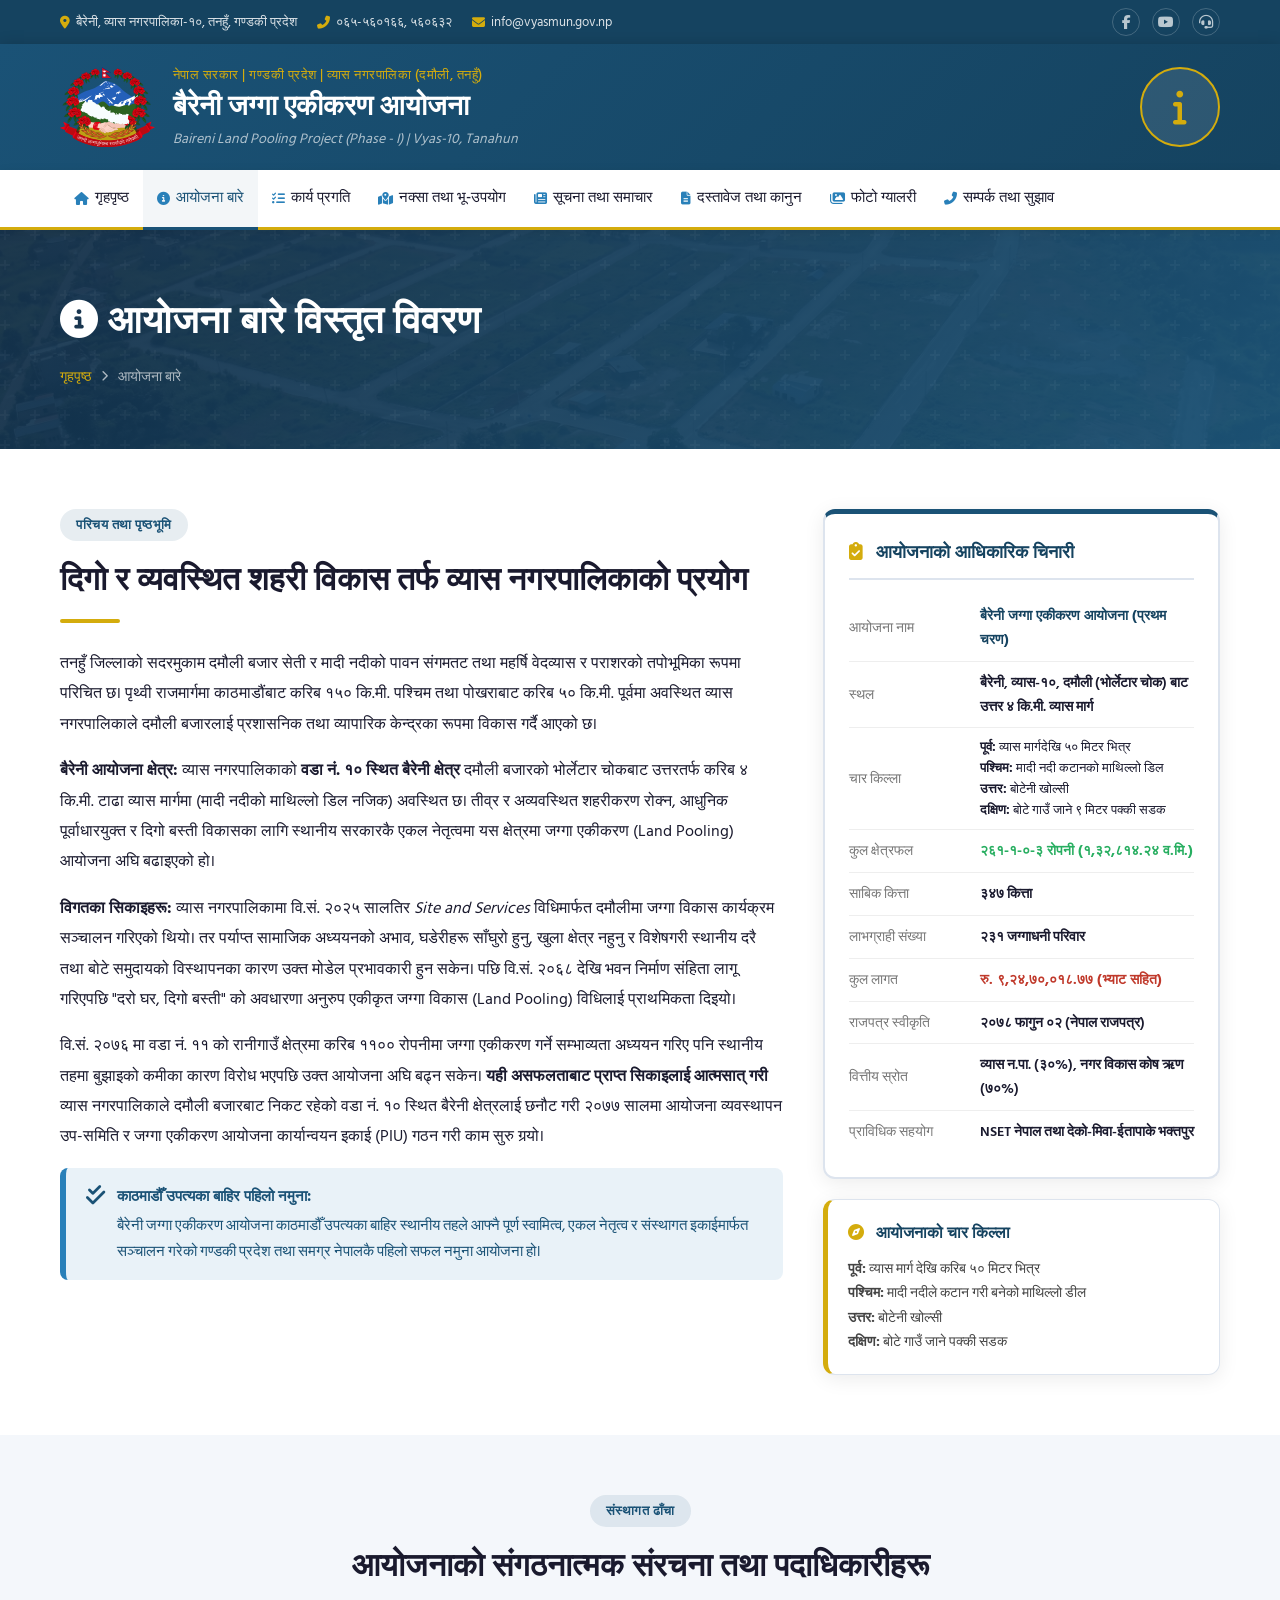
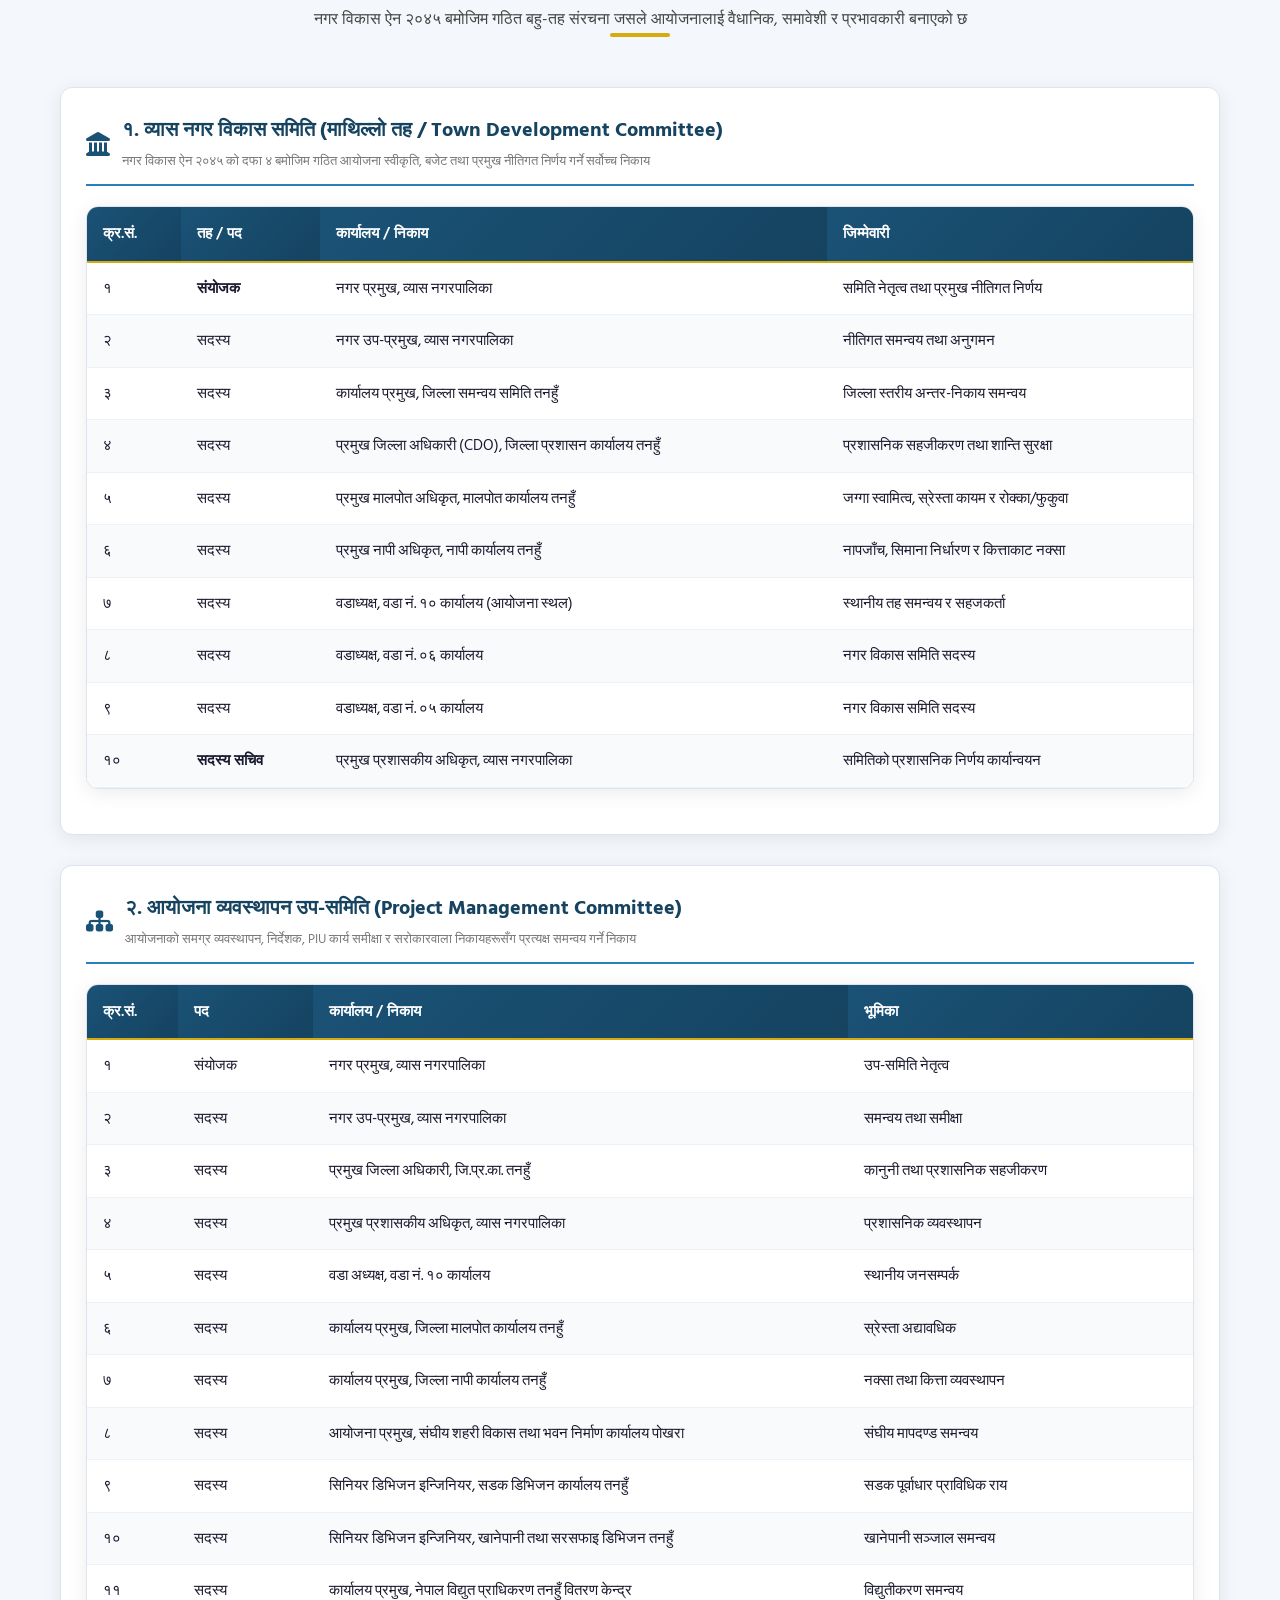
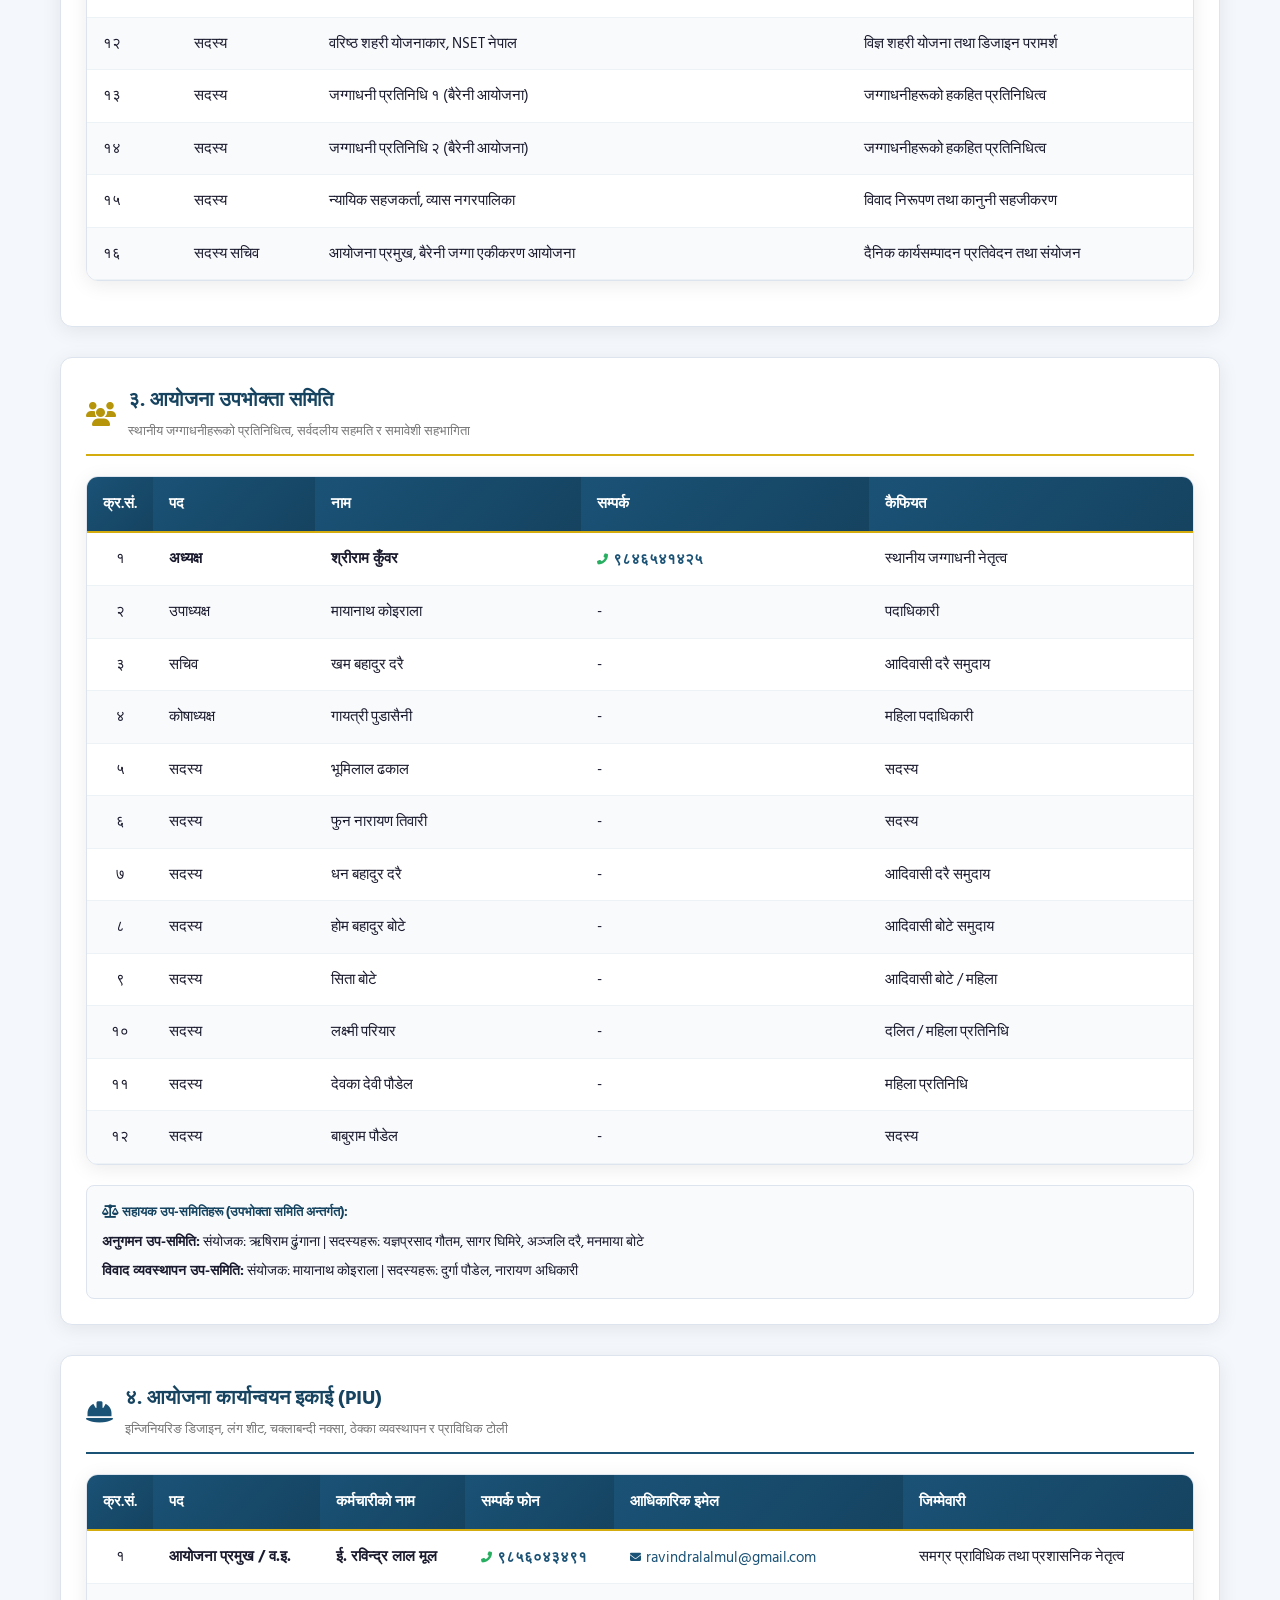
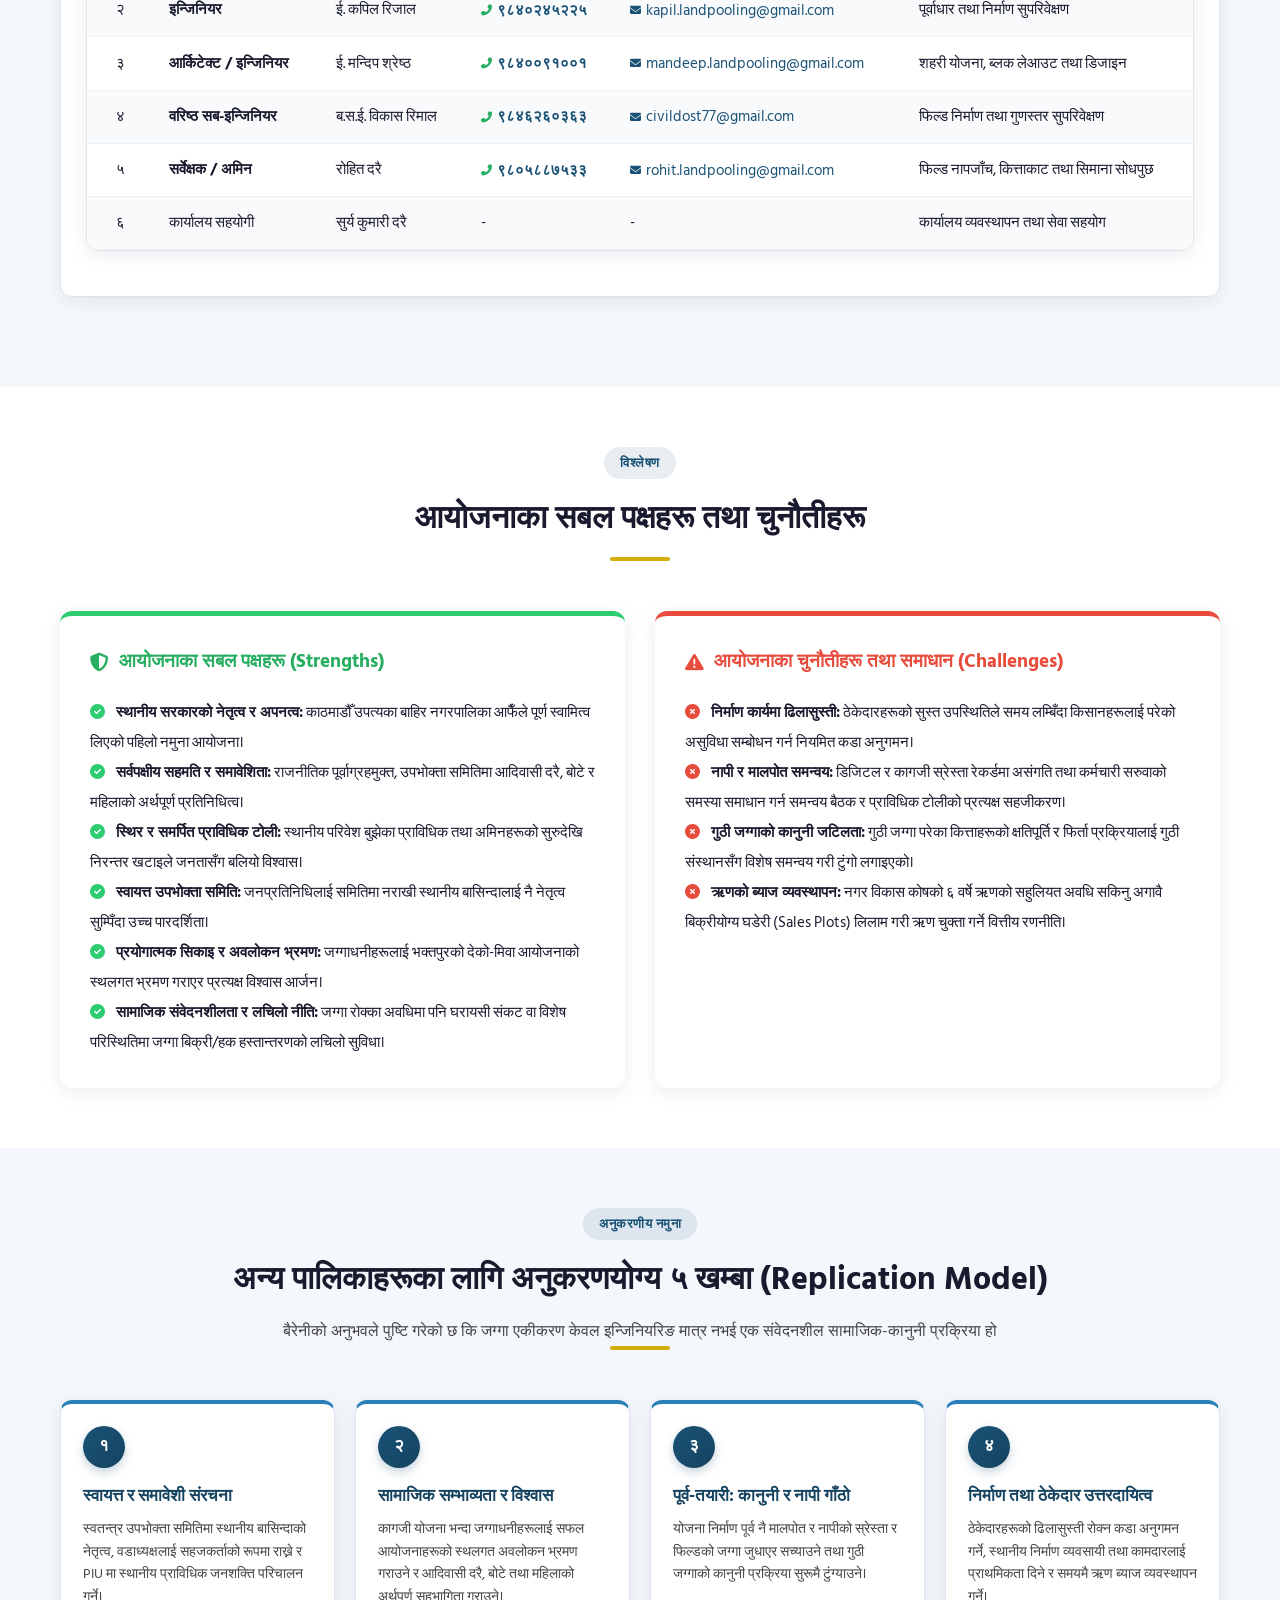
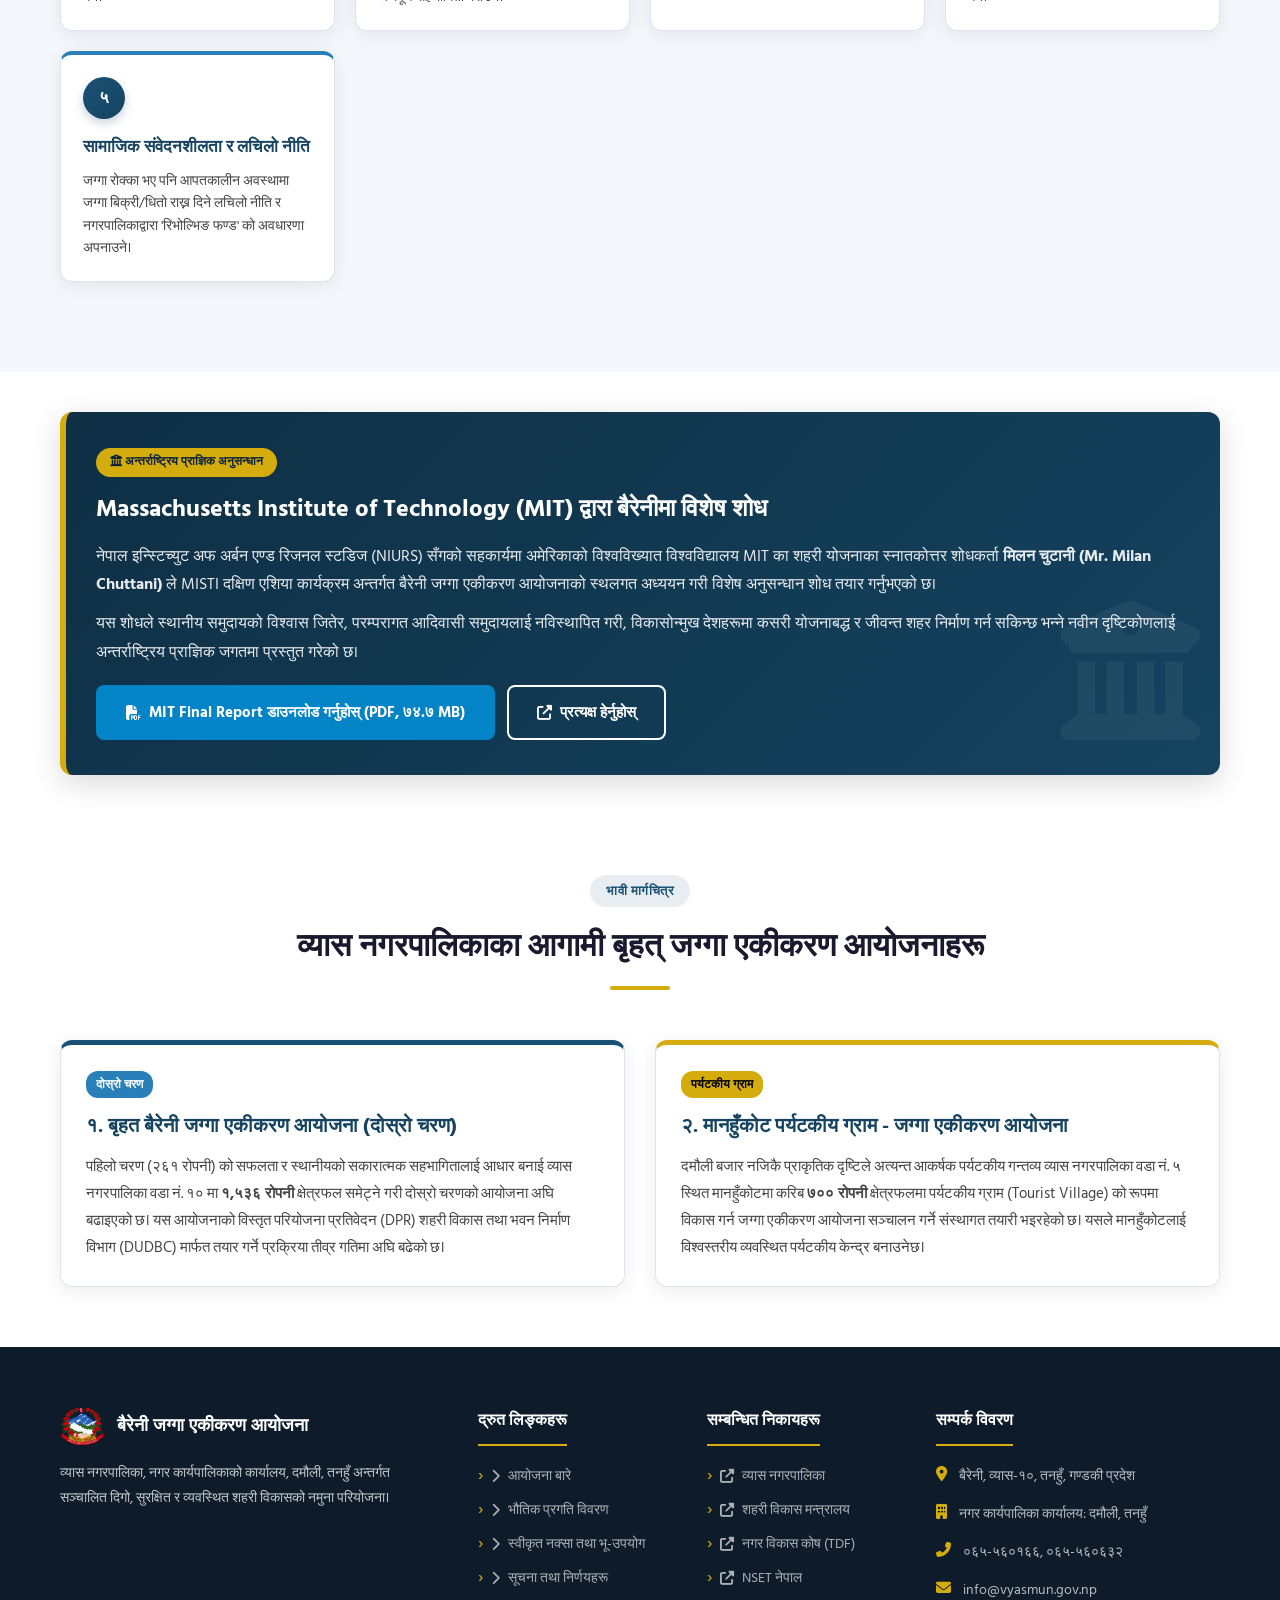
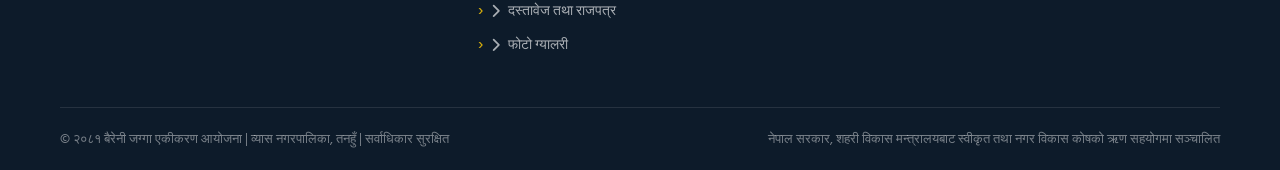
==== commit 5de1dc40: "feat: add Baireni Land Pooling Project final report PDF and update site pages and documentation" ====
--- a/about.html
+++ b/about.html
@@ -90,7 +90,10 @@
                         <div class="section-divider" style="margin: 12px 0;"></div>
                     </div>
                     <p style="font-size: 16px; line-height: 1.9; color: var(--text-dark); margin-bottom: 16px;">
-                        सेती र मादी नदीको संगमतटमा अवस्थित महर्षि वेदव्यास र पराशरको तपोभूमिका रूपमा परिचित <strong>व्यास नगरपालिका</strong> तनहुँ जिल्लाको ऐतिहासिक, धार्मिक तथा सांस्कृतिक महत्त्व बोकेको नगर हो। पृथ्वी राजमार्गमा काठमाडौंबाट करिब १५० कि.मी. पश्चिम तथा पोखराबाट करिब ५० कि.मी. पूर्वमा अवस्थित यस नगरपालिकाले सदरमुकाम दमौली बजारलाई केन्द्र बनाई प्रशासनिक, शैक्षिक तथा व्यापारिक केन्द्रका रूपमा विकास गर्दै आएको छ। वि.सं. २०४८ मा स्थापना भएको व्यास नगरपालिका हाल १४ वडामा विस्तारित छ।
+                        तनहुँ जिल्लाको सदरमुकाम दमौली बजार सेती र मादी नदीको पावन संगमतट तथा महर्षि वेदव्यास र पराशरको तपोभूमिका रूपमा परिचित छ। पृथ्वी राजमार्गमा काठमाडौंबाट करिब १५० कि.मी. पश्चिम तथा पोखराबाट करिब ५० कि.मी. पूर्वमा अवस्थित व्यास नगरपालिकाले दमौली बजारलाई प्रशासनिक तथा व्यापारिक केन्द्रका रूपमा विकास गर्दै आएको छ।
+                    </p>
+                    <p style="font-size: 16px; line-height: 1.9; color: var(--text-dark); margin-bottom: 16px;">
+                        <strong>बैरेनी आयोजना क्षेत्र:</strong> व्यास नगरपालिकाको <strong>वडा नं. १० स्थित बैरेनी क्षेत्र</strong> दमौली बजारको भोर्लेटार चोकबाट उत्तरतर्फ करिब ४ कि.मी. टाढा व्यास मार्गमा (मादी नदीको माथिल्लो डिल नजिक) अवस्थित छ। तीव्र र अव्यवस्थित शहरीकरण रोक्न, आधुनिक पूर्वाधारयुक्त र दिगो बस्ती विकासका लागि स्थानीय सरकारकै एकल नेतृत्वमा यस क्षेत्रमा जग्गा एकीकरण (Land Pooling) आयोजना अघि बढाइएको हो।
                     </p>
                     <p style="font-size: 16px; line-height: 1.9; color: var(--text-dark); margin-bottom: 16px;">
                         <strong>विगतका सिकाइहरू:</strong> व्यास नगरपालिकामा वि.सं. २०२५ सालतिर <em>Site and Services</em> विधिमार्फत दमौलीमा जग्गा विकास कार्यक्रम सञ्चालन गरिएको थियो। तर पर्याप्त सामाजिक अध्ययनको अभाव, घडेरीहरू साँघुरो हुनु, खुला क्षेत्र नहुनु र विशेषगरी स्थानीय दरै तथा बोटे समुदायको विस्थापनका कारण उक्त मोडेल प्रभावकारी हुन सकेन। पछि वि.सं. २०६८ देखि भवन निर्माण संहिता लागू गरिएपछि "दरो घर, दिगो बस्ती" को अवधारणा अनुरुप एकीकृत जग्गा विकास (Land Pooling) विधिलाई प्राथमिकता दिइयो।
@@ -117,12 +120,21 @@
                             </h3>
                             <table style="width:100%; border-collapse:collapse; font-size:14px;">
                                 <tr style="border-bottom:1px solid #eee;">
-                                    <td style="padding:9px 0; color:var(--text-light); width:40%;">आयोजना नाम</td>
+                                    <td style="padding:9px 0; color:var(--text-light); width:38%;">आयोजना नाम</td>
                                     <td style="padding:9px 0; font-weight:700; color:var(--primary-dark);">बैरेनी जग्गा एकीकरण आयोजना (प्रथम चरण)</td>
                                 </tr>
                                 <tr style="border-bottom:1px solid #eee;">
                                     <td style="padding:9px 0; color:var(--text-light);">स्थल</td>
-                                    <td style="padding:9px 0; font-weight:600;">बैरेनी, व्यास-१०, तनहुँ (व्यास मार्ग)</td>
+                                    <td style="padding:9px 0; font-weight:600;">बैरेनी, व्यास-१०, दमौली (भोर्लेटार चोक) बाट उत्तर ४ कि.मी. व्यास मार्ग</td>
+                                </tr>
+                                <tr style="border-bottom:1px solid #eee;">
+                                    <td style="padding:9px 0; color:var(--text-light);">चार किल्ला</td>
+                                    <td style="padding:9px 0; font-size:13px; line-height:1.6;">
+                                        <strong>पूर्व:</strong> व्यास मार्गदेखि ५० मिटर भित्र<br>
+                                        <strong>पश्चिम:</strong> मादी नदी कटानको माथिल्लो डिल<br>
+                                        <strong>उत्तर:</strong> बोटेनी खोल्सी<br>
+                                        <strong>दक्षिण:</strong> बोटे गाउँ जाने ९ मिटर पक्की सडक
+                                    </td>
                                 </tr>
                                 <tr style="border-bottom:1px solid #eee;">
                                     <td style="padding:9px 0; color:var(--text-light);">कुल क्षेत्रफल</td>
@@ -575,6 +587,14 @@
             <p class="spotlight-desc" style="margin-top: 10px;">
                 यस शोधले स्थानीय समुदायको विश्वास जितेर, परम्परागत आदिवासी समुदायलाई नविस्थापित गरी, विकासोन्मुख देशहरूमा कसरी योजनाबद्ध र जीवन्त शहर निर्माण गर्न सकिन्छ भन्ने नवीन दृष्टिकोणलाई अन्तर्राष्ट्रिय प्राज्ञिक जगतमा प्रस्तुत गरेको छ।
             </p>
+            <div style="margin-top: 18px; display: flex; gap: 12px; flex-wrap: wrap;">
+                <a href="Documents/Baireni%20Land%20Pooling%20Project%20-%20Final%20Report%20(Vyas-MISTI-NIURS)%20(1).pdf" download="Baireni_Land_Pooling_Project_MIT_Final_Report.pdf" class="btn btn-secondary" style="font-weight:700;">
+                    <i class="fas fa-file-pdf"></i> MIT Final Report डाउनलोड गर्नुहोस् (PDF, ७४.७ MB)
+                </a>
+                <a href="Documents/Baireni%20Land%20Pooling%20Project%20-%20Final%20Report%20(Vyas-MISTI-NIURS)%20(1).pdf" target="_blank" class="btn btn-outline" style="border-color:#fff; color:#fff;">
+                    <i class="fas fa-external-link-alt"></i> प्रत्यक्ष हेर्नुहोस्
+                </a>
+            </div>
         </div>
     </section>
 
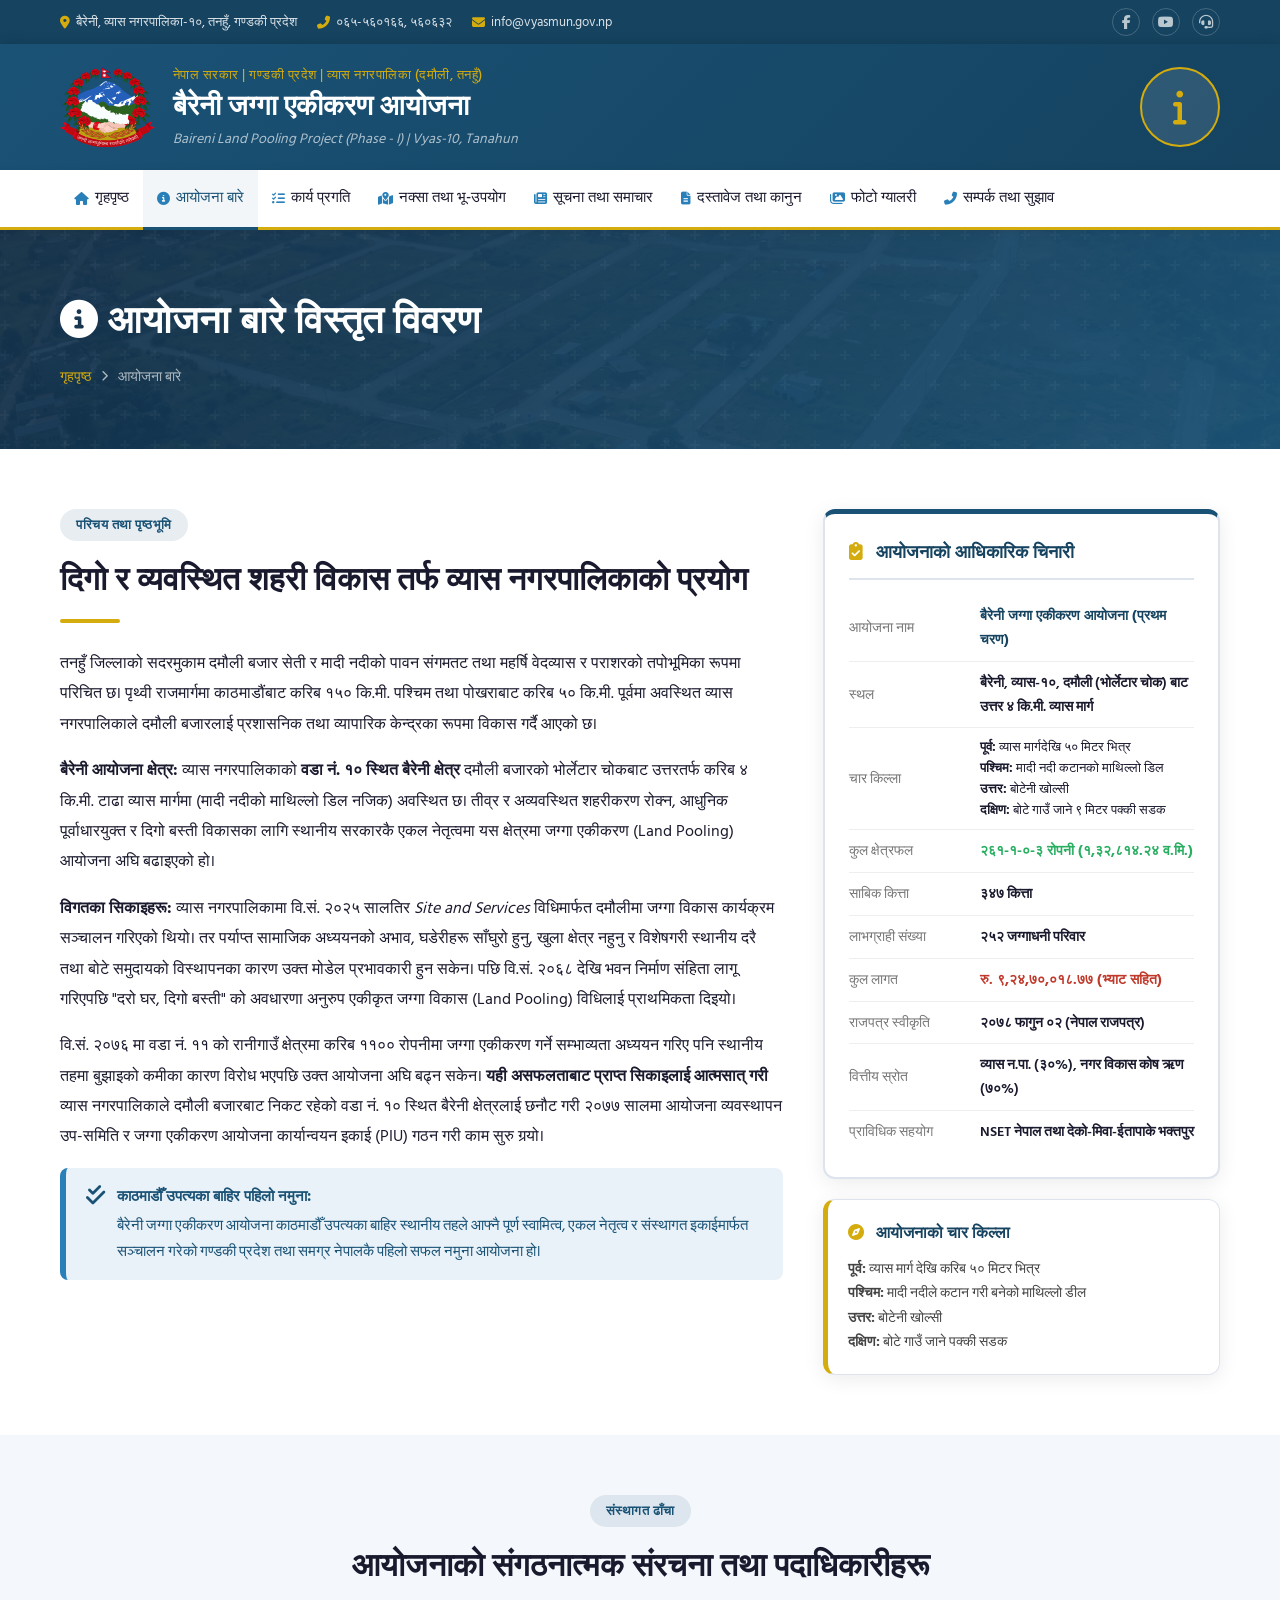
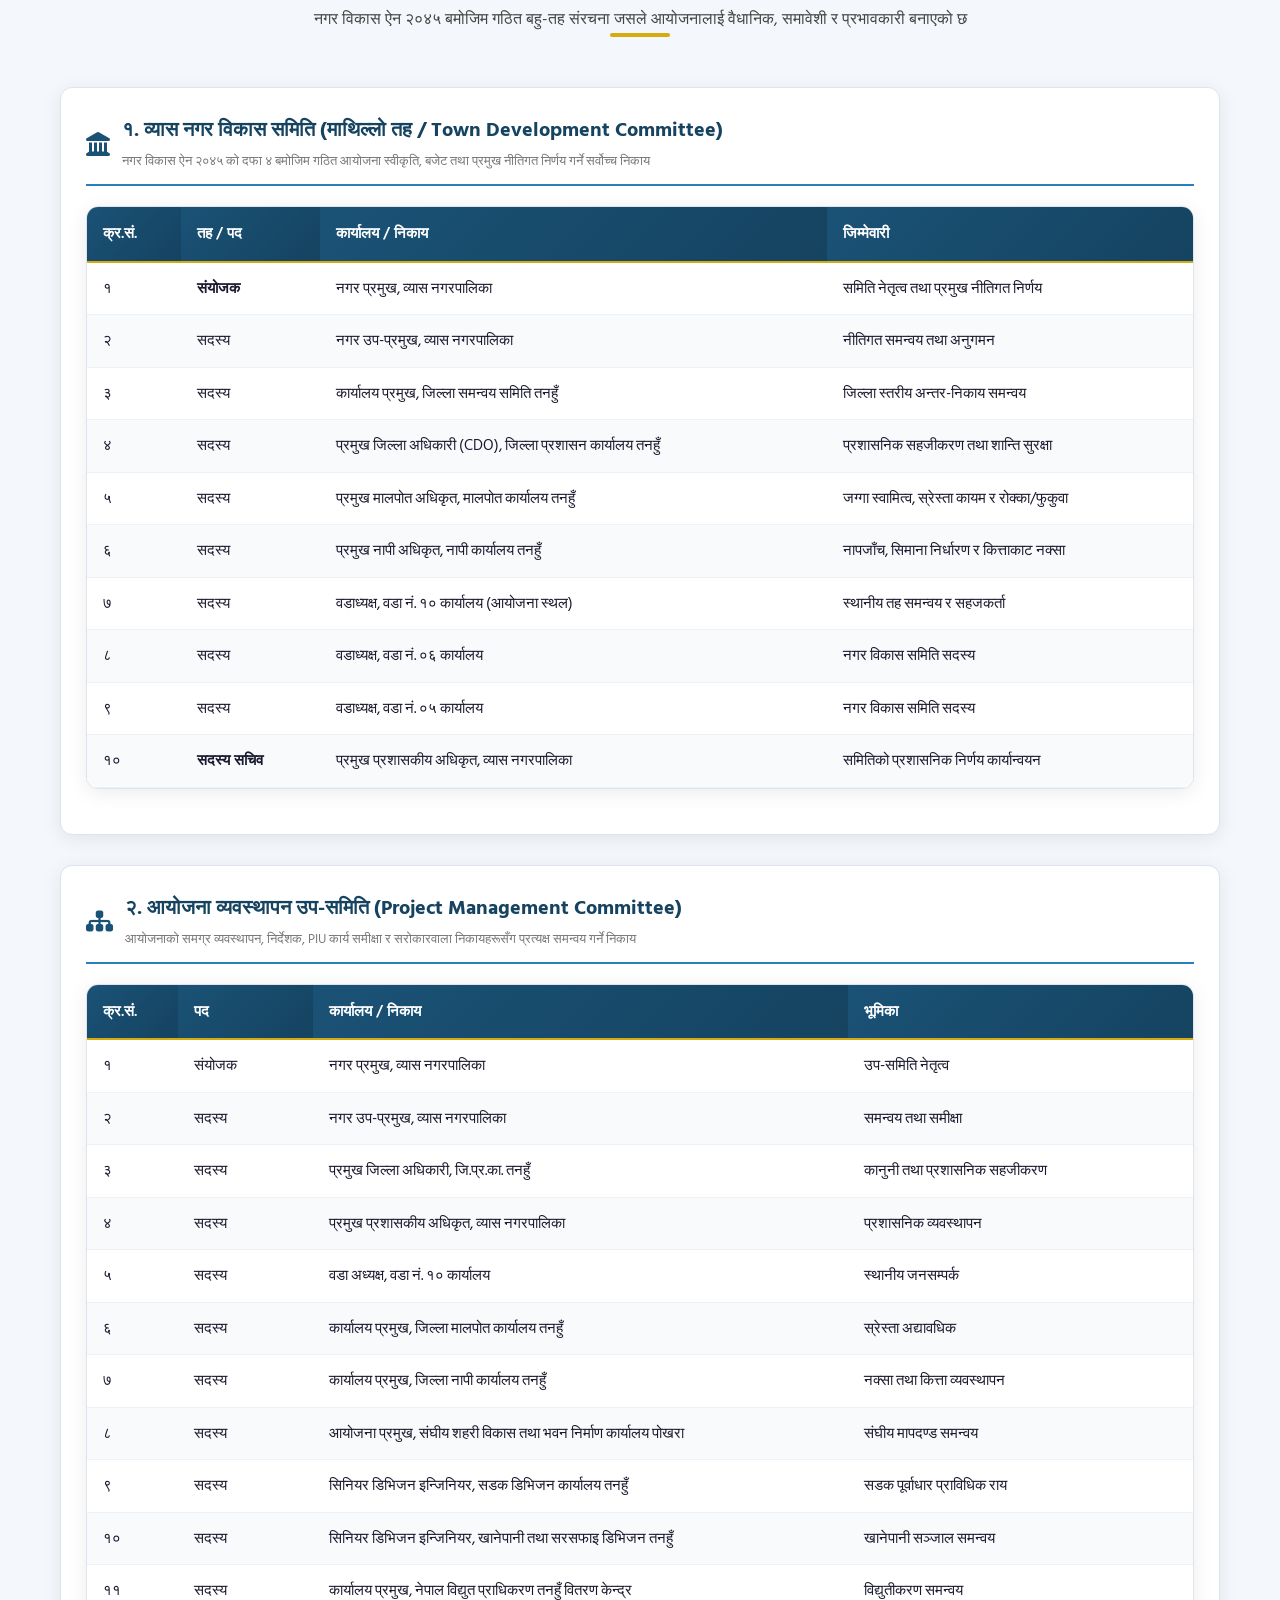
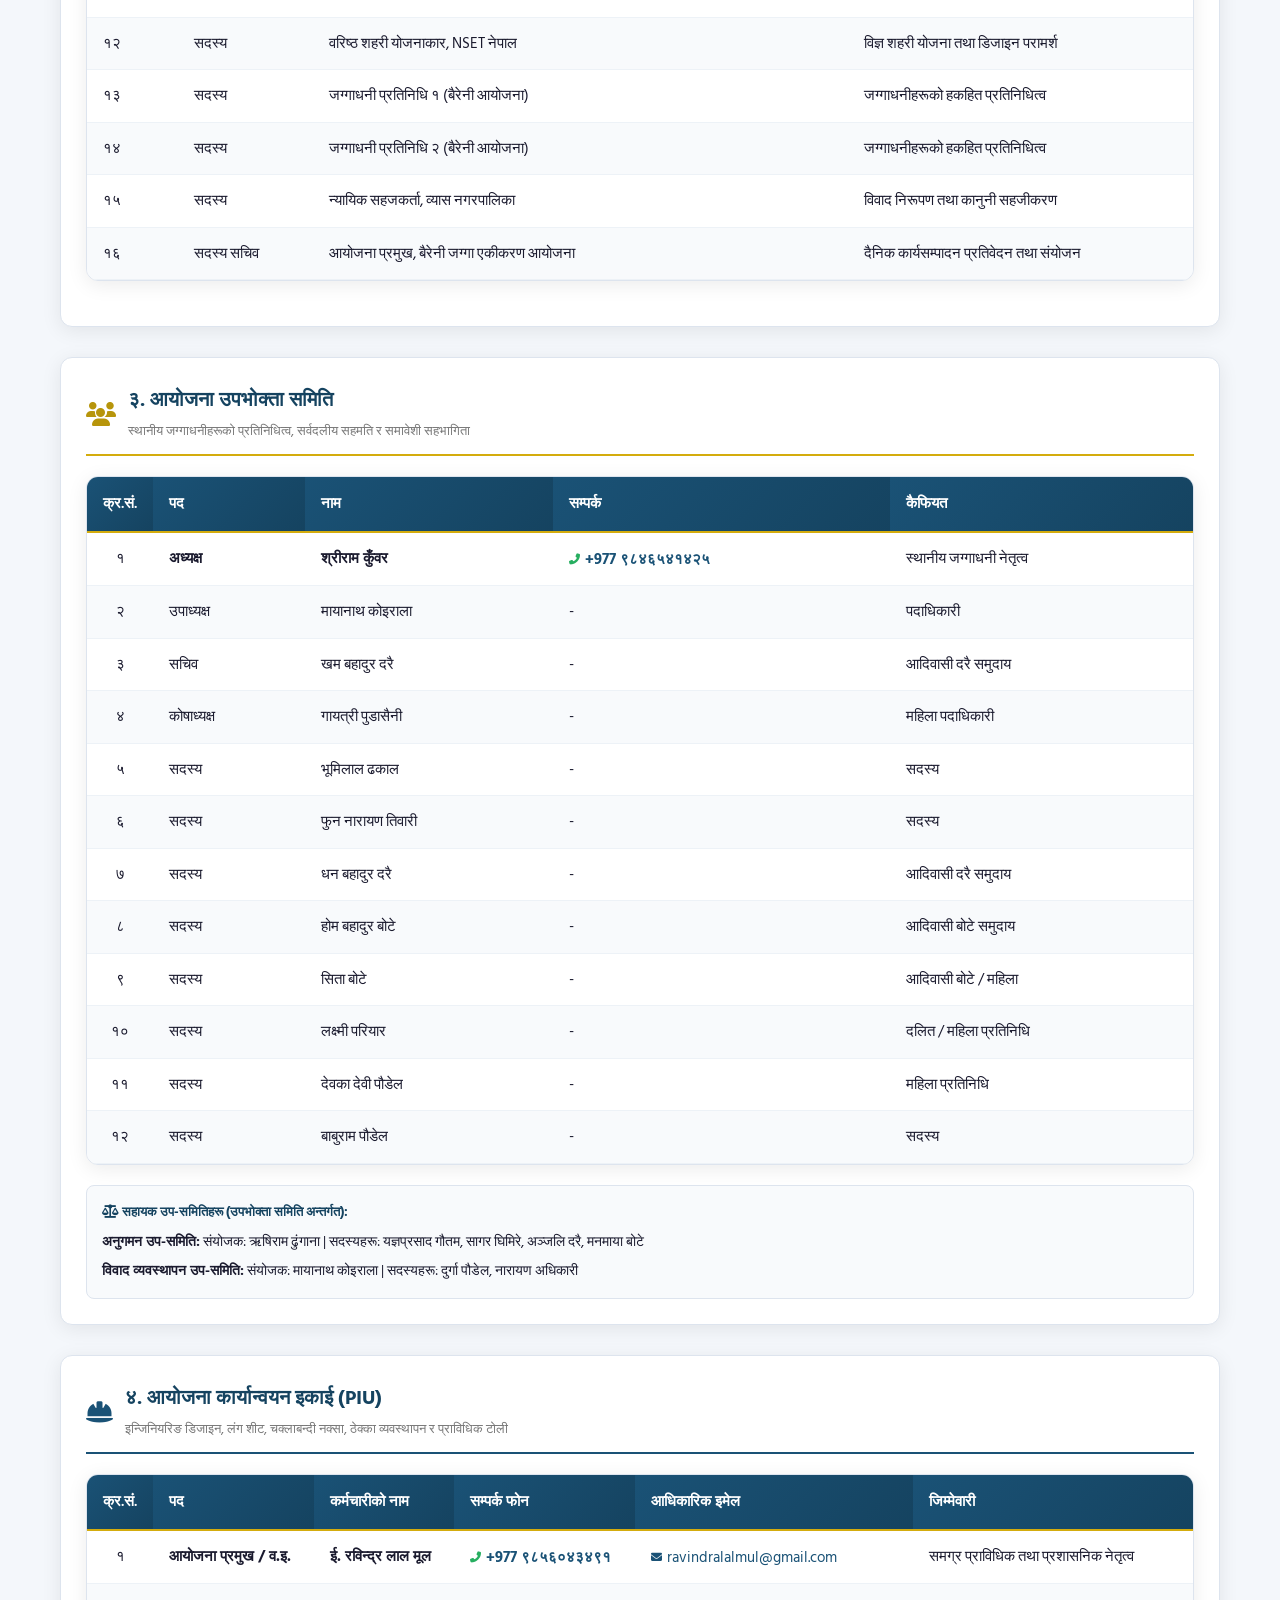
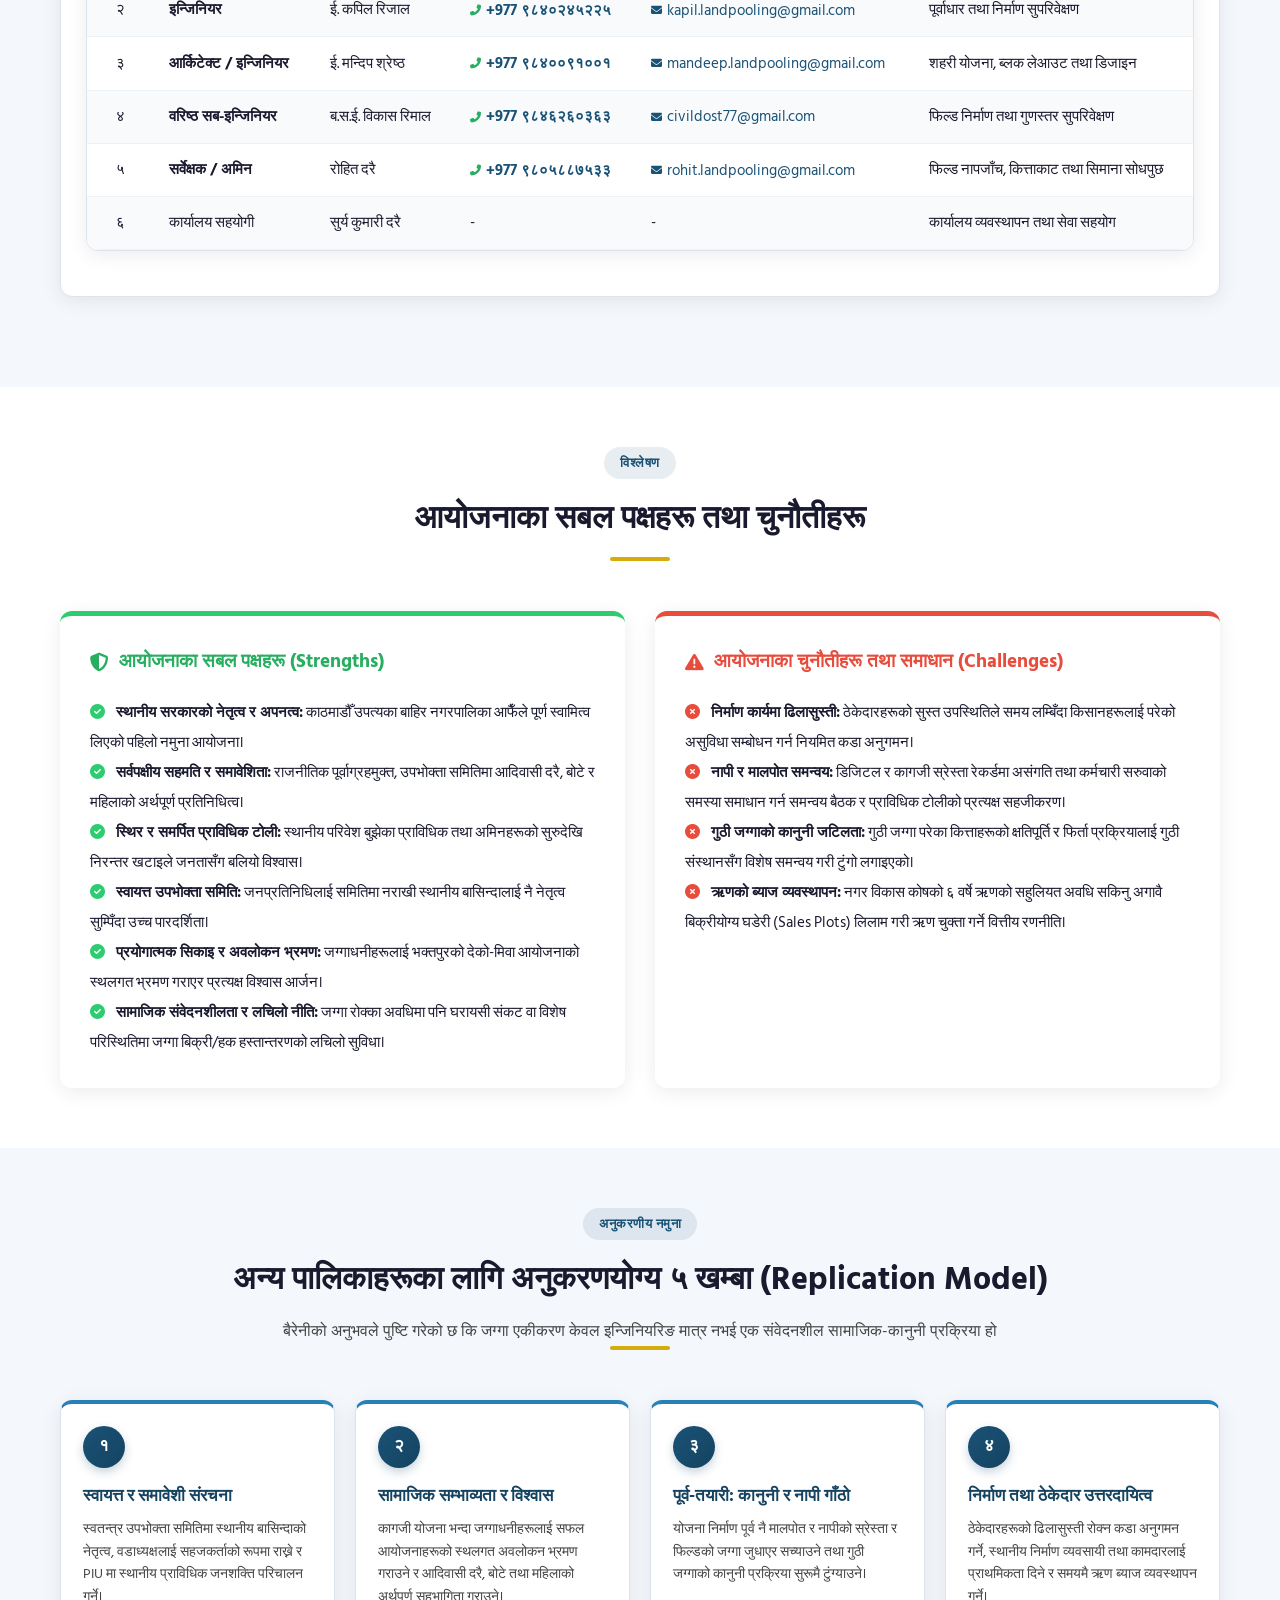
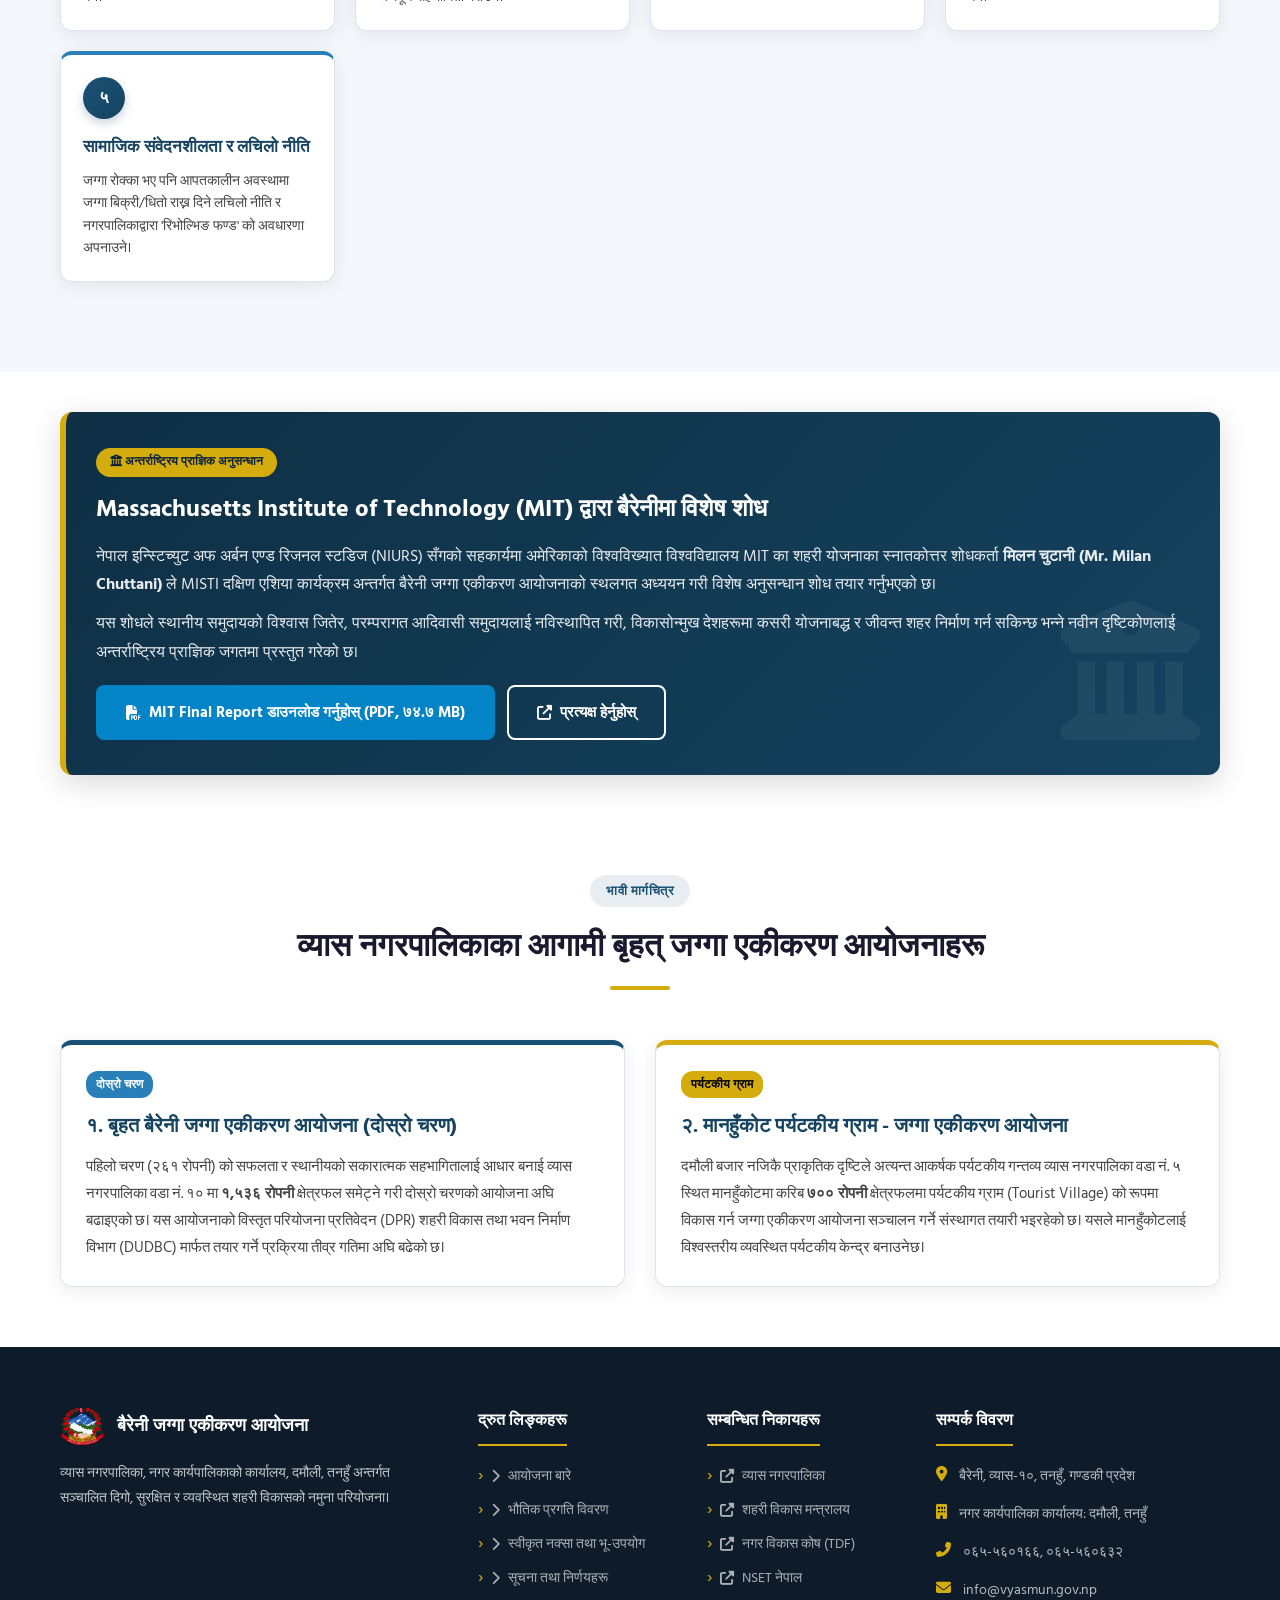
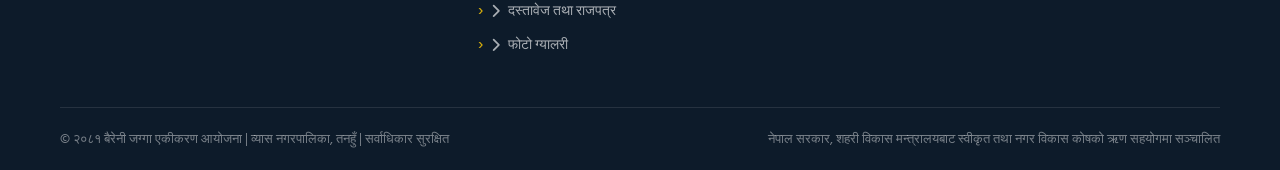
==== commit 264f5e04: "refactor: update navigation and content across all website pages and documentation" ====
--- a/about.html
+++ b/about.html
@@ -146,7 +146,7 @@
                                 </tr>
                                 <tr style="border-bottom:1px solid #eee;">
                                     <td style="padding:9px 0; color:var(--text-light);">लाभग्राही संख्या</td>
-                                    <td style="padding:9px 0; font-weight:600;">२३१ जग्गाधनी परिवार</td>
+                                    <td style="padding:9px 0; font-weight:600;">२५२ जग्गाधनी परिवार</td>
                                 </tr>
                                 <tr style="border-bottom:1px solid #eee;">
                                     <td style="padding:9px 0; color:var(--text-light);">कुल लागत</td>
@@ -349,8 +349,8 @@
                                 <td><strong>अध्यक्ष</strong></td>
                                 <td><strong>श्रीराम कुँवर</strong></td>
                                 <td>
-                                    <a href="tel:9846541425" style="color:var(--primary); font-weight:700; text-decoration:none; display:inline-flex; align-items:center; gap:5px;">
-                                        <i class="fas fa-phone-alt" style="color:#27ae60; font-size:11px;"></i> ९८४६५४१४२५
+                                    <a href="tel:+9779846541425" style="color:var(--primary); font-weight:700; text-decoration:none; display:inline-flex; align-items:center; gap:5px;">
+                                        <i class="fas fa-phone-alt" style="color:#27ae60; font-size:11px;"></i> +977 ९८४६५४१४२५
                                     </a>
                                 </td>
                                 <td>स्थानीय जग्गाधनी नेतृत्व</td>
@@ -405,8 +405,8 @@
                                 <td><strong>आयोजना प्रमुख / व.इ.</strong></td>
                                 <td><strong>ई. रविन्द्र लाल मूल</strong></td>
                                 <td>
-                                    <a href="tel:9856043491" style="color:var(--primary); font-weight:700; text-decoration:none; display:inline-flex; align-items:center; gap:5px;">
-                                        <i class="fas fa-phone-alt" style="color:#27ae60; font-size:11px;"></i> ९८५६०४३४९१
+                                    <a href="tel:+9779856043491" style="color:var(--primary); font-weight:700; text-decoration:none; display:inline-flex; align-items:center; gap:5px;">
+                                        <i class="fas fa-phone-alt" style="color:#27ae60; font-size:11px;"></i> +977 ९८५६०४३४९१
                                     </a>
                                 </td>
                                 <td>
@@ -421,8 +421,8 @@
                                 <td><strong>इन्जिनियर</strong></td>
                                 <td>ई. कपिल रिजाल</td>
                                 <td>
-                                    <a href="tel:9840245225" style="color:var(--primary); font-weight:700; text-decoration:none; display:inline-flex; align-items:center; gap:5px;">
-                                        <i class="fas fa-phone-alt" style="color:#27ae60; font-size:11px;"></i> ९८४०२४५२२५
+                                    <a href="tel:+9779840245225" style="color:var(--primary); font-weight:700; text-decoration:none; display:inline-flex; align-items:center; gap:5px;">
+                                        <i class="fas fa-phone-alt" style="color:#27ae60; font-size:11px;"></i> +977 ९८४०२४५२२५
                                     </a>
                                 </td>
                                 <td>
@@ -437,8 +437,8 @@
                                 <td><strong>आर्किटेक्ट / इन्जिनियर</strong></td>
                                 <td>ई. मन्दिप श्रेष्ठ</td>
                                 <td>
-                                    <a href="tel:9840091001" style="color:var(--primary); font-weight:700; text-decoration:none; display:inline-flex; align-items:center; gap:5px;">
-                                        <i class="fas fa-phone-alt" style="color:#27ae60; font-size:11px;"></i> ९८४००९१००१
+                                    <a href="tel:+9779840091001" style="color:var(--primary); font-weight:700; text-decoration:none; display:inline-flex; align-items:center; gap:5px;">
+                                        <i class="fas fa-phone-alt" style="color:#27ae60; font-size:11px;"></i> +977 ९८४००९१००१
                                     </a>
                                 </td>
                                 <td>
@@ -453,8 +453,8 @@
                                 <td><strong>वरिष्ठ सब-इन्जिनियर</strong></td>
                                 <td>ब.स.ई. विकास रिमाल</td>
                                 <td>
-                                    <a href="tel:9846260363" style="color:var(--primary); font-weight:700; text-decoration:none; display:inline-flex; align-items:center; gap:5px;">
-                                        <i class="fas fa-phone-alt" style="color:#27ae60; font-size:11px;"></i> ९८४६२६०३६३
+                                    <a href="tel:+9779846260363" style="color:var(--primary); font-weight:700; text-decoration:none; display:inline-flex; align-items:center; gap:5px;">
+                                        <i class="fas fa-phone-alt" style="color:#27ae60; font-size:11px;"></i> +977 ९८४६२६०३६३
                                     </a>
                                 </td>
                                 <td>
@@ -469,8 +469,8 @@
                                 <td><strong>सर्वेक्षक / अमिन</strong></td>
                                 <td>रोहित दरै</td>
                                 <td>
-                                    <a href="tel:9805887533" style="color:var(--primary); font-weight:700; text-decoration:none; display:inline-flex; align-items:center; gap:5px;">
-                                        <i class="fas fa-phone-alt" style="color:#27ae60; font-size:11px;"></i> ९८०५८८७५३३
+                                    <a href="tel:+9779805887533" style="color:var(--primary); font-weight:700; text-decoration:none; display:inline-flex; align-items:center; gap:5px;">
+                                        <i class="fas fa-phone-alt" style="color:#27ae60; font-size:11px;"></i> +977 ९८०५८८७५३३
                                     </a>
                                 </td>
                                 <td>
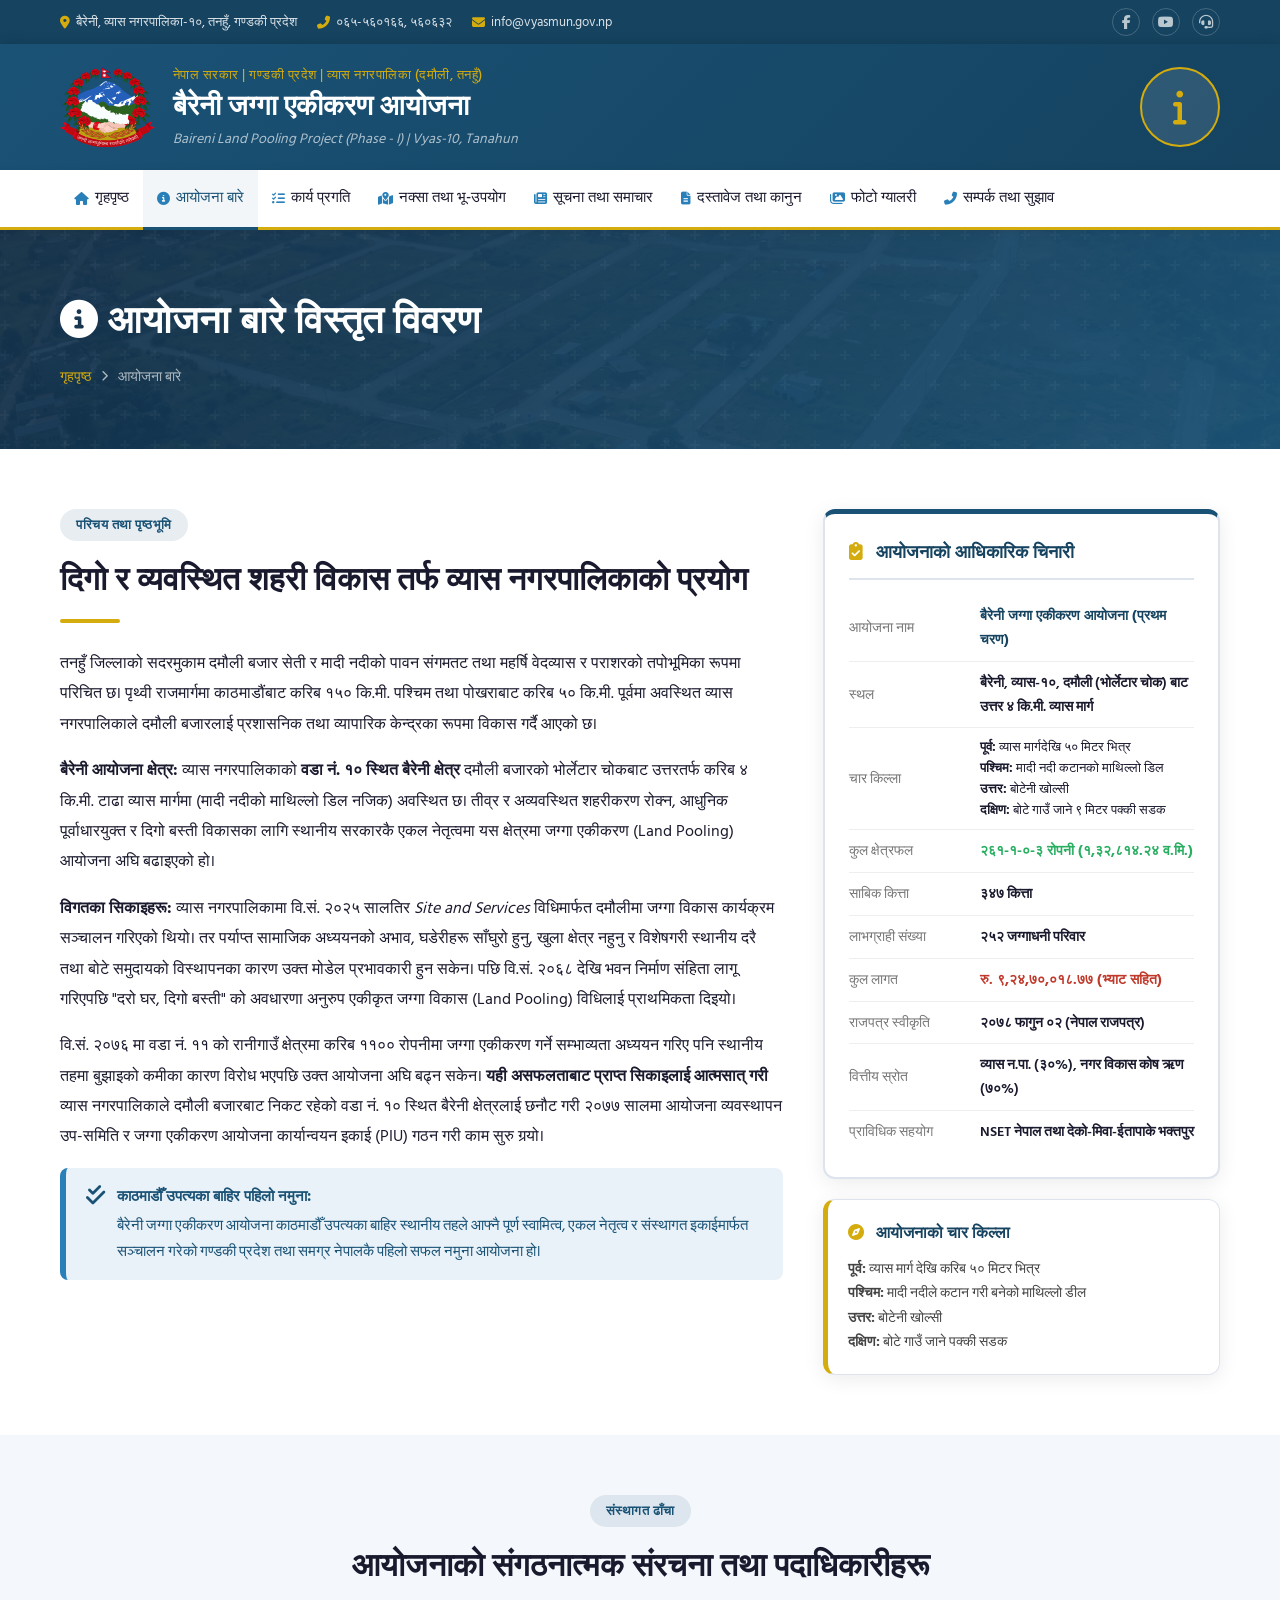
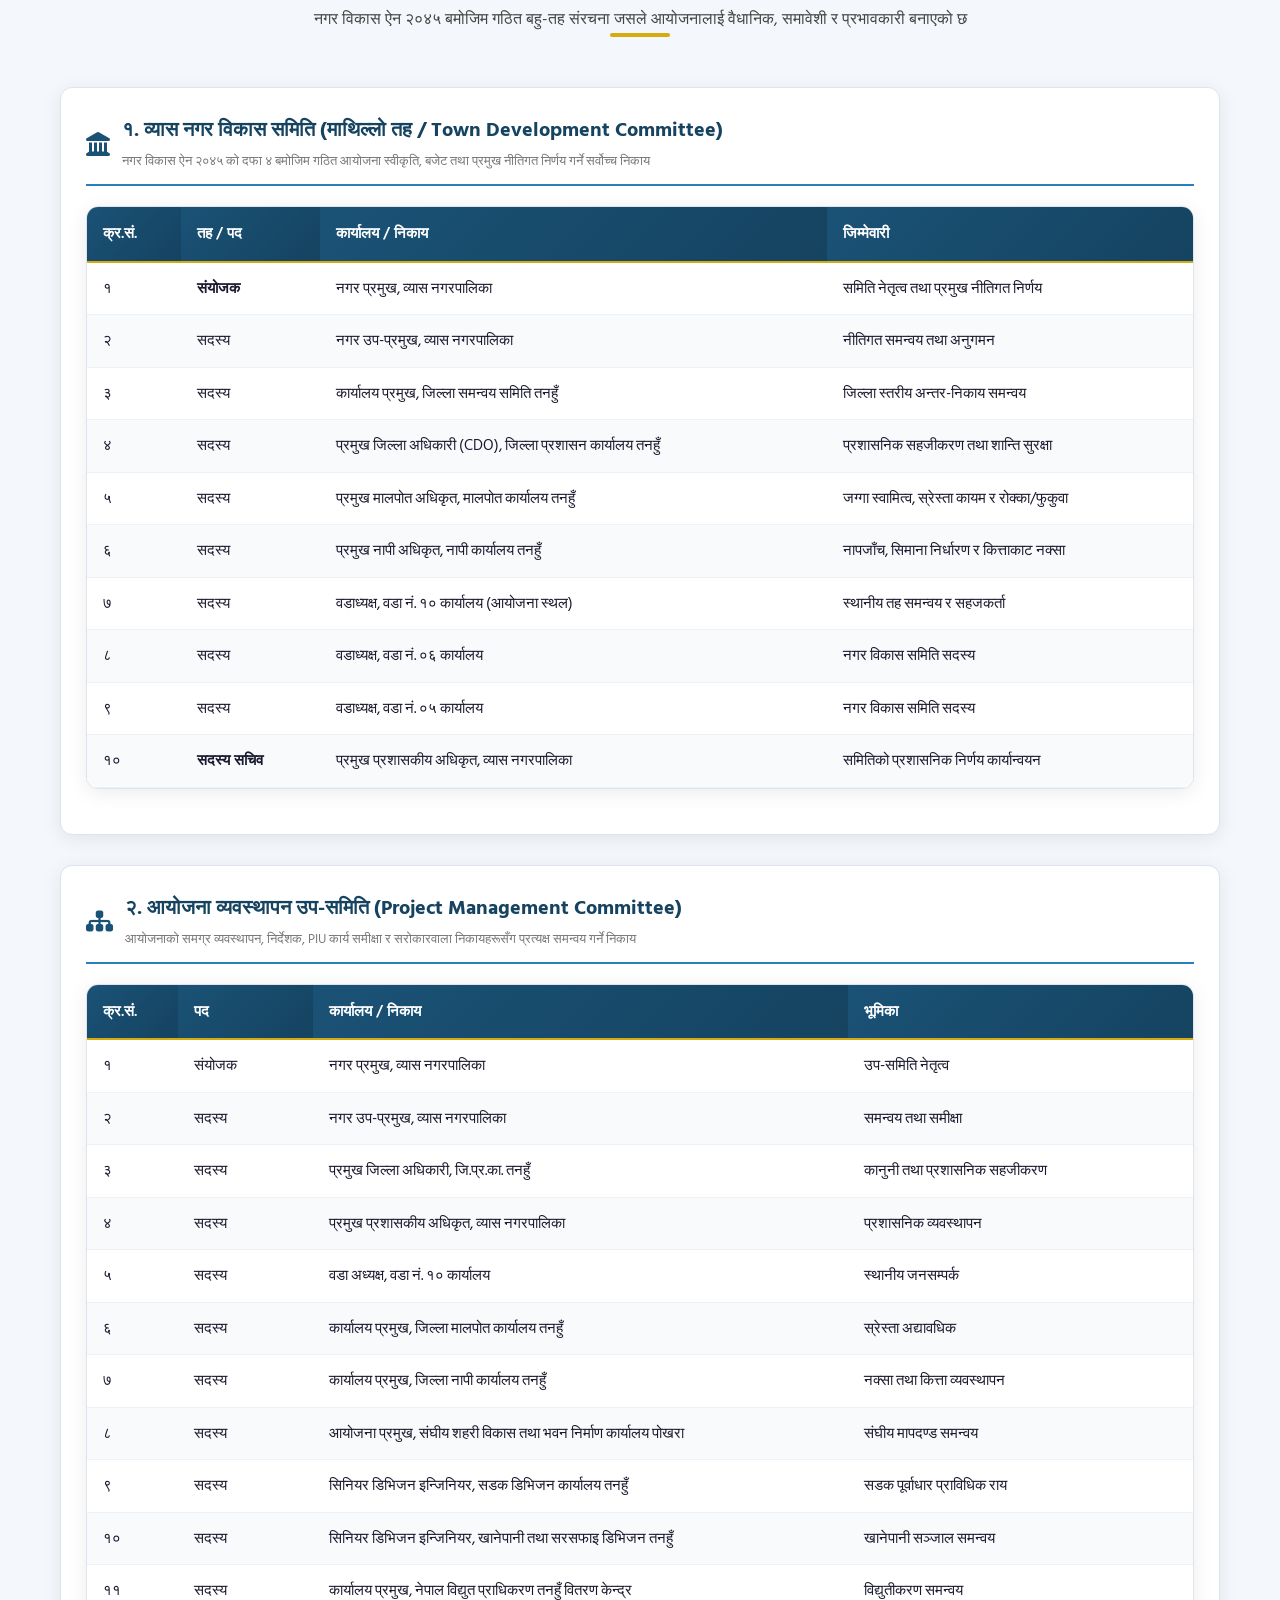
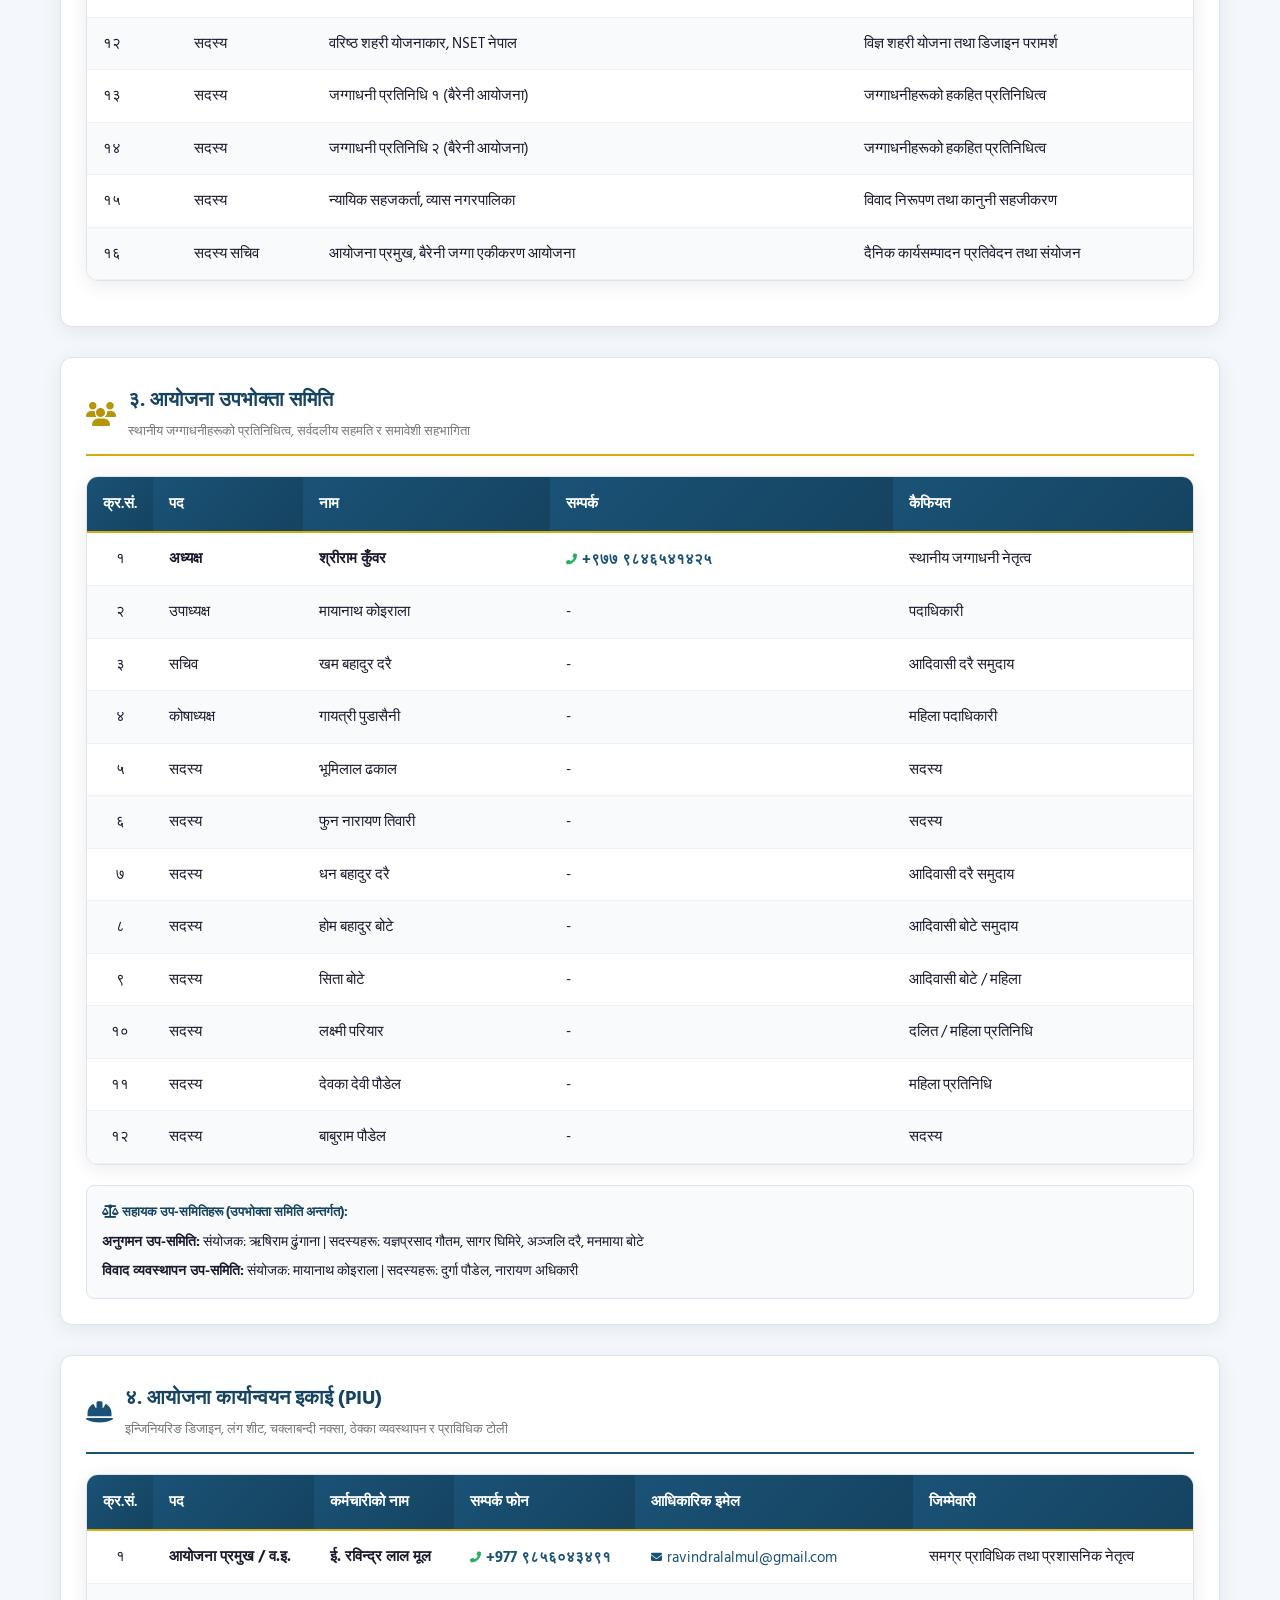
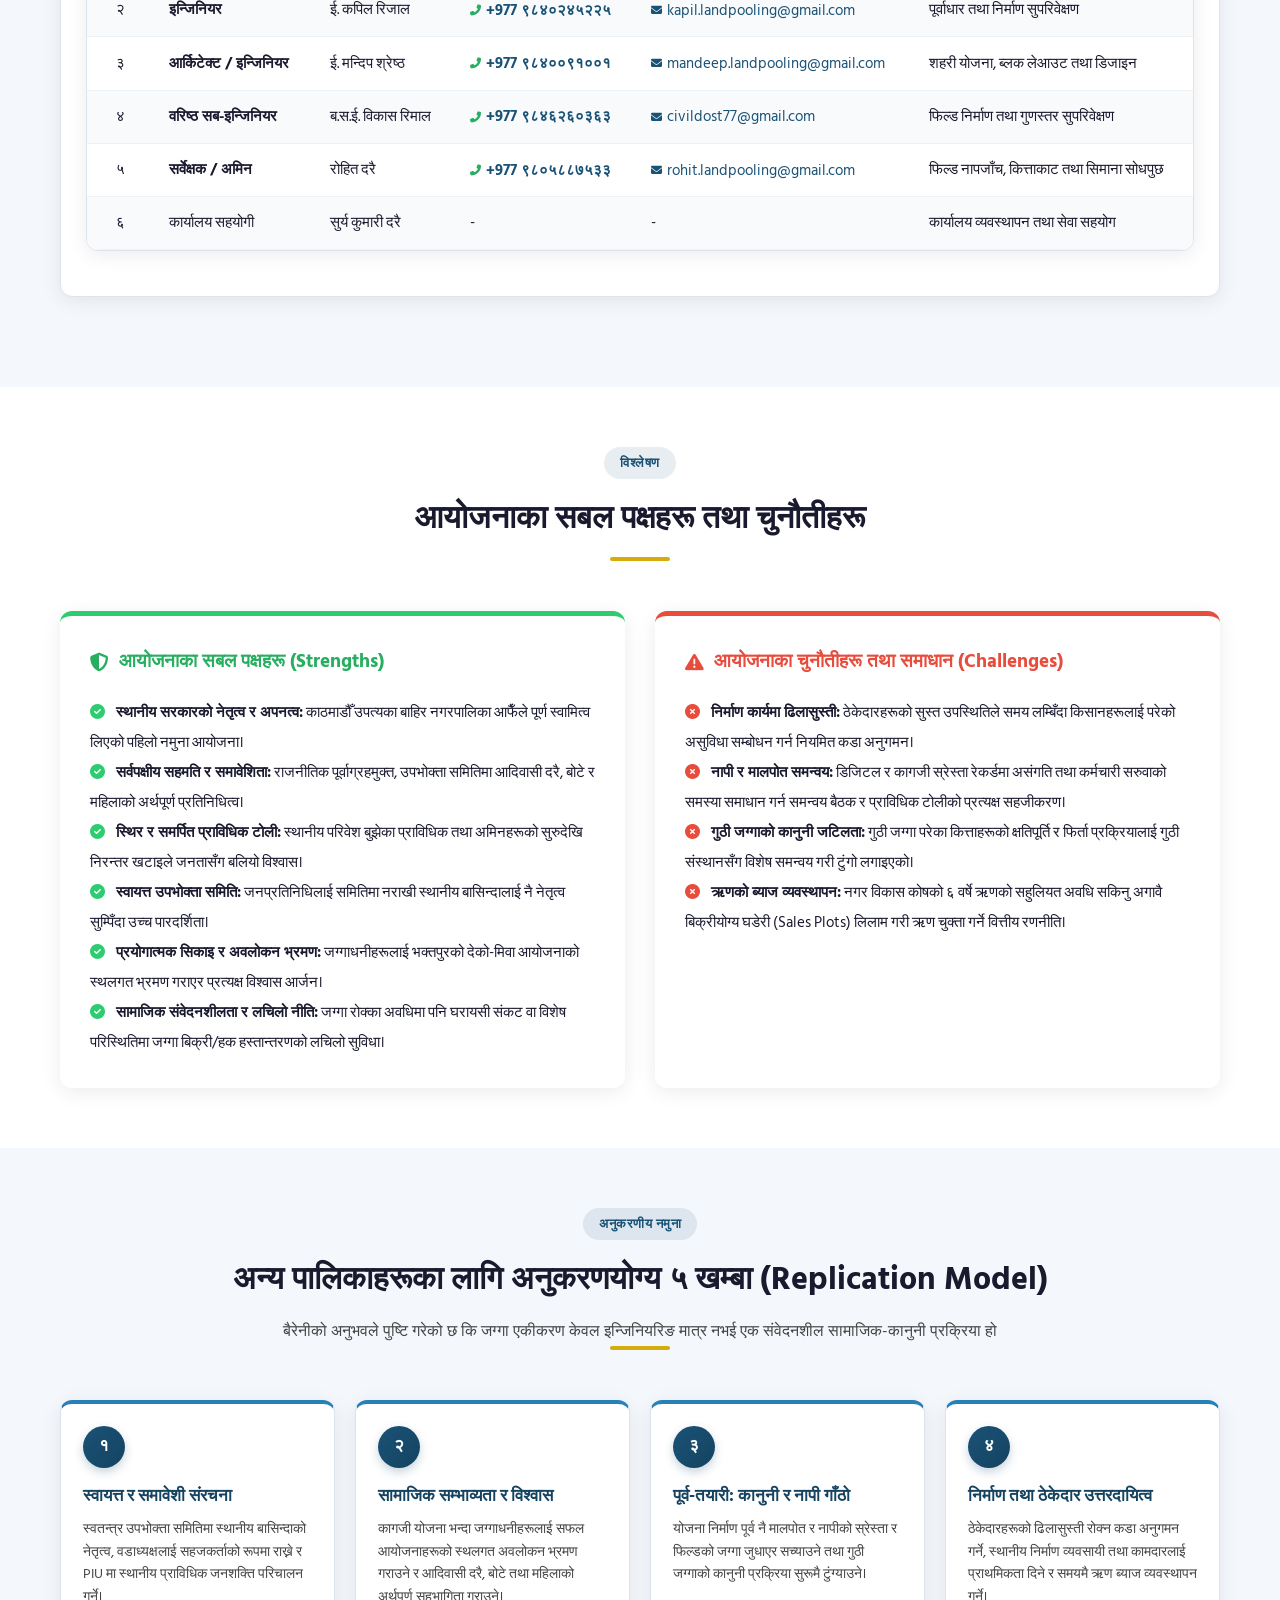
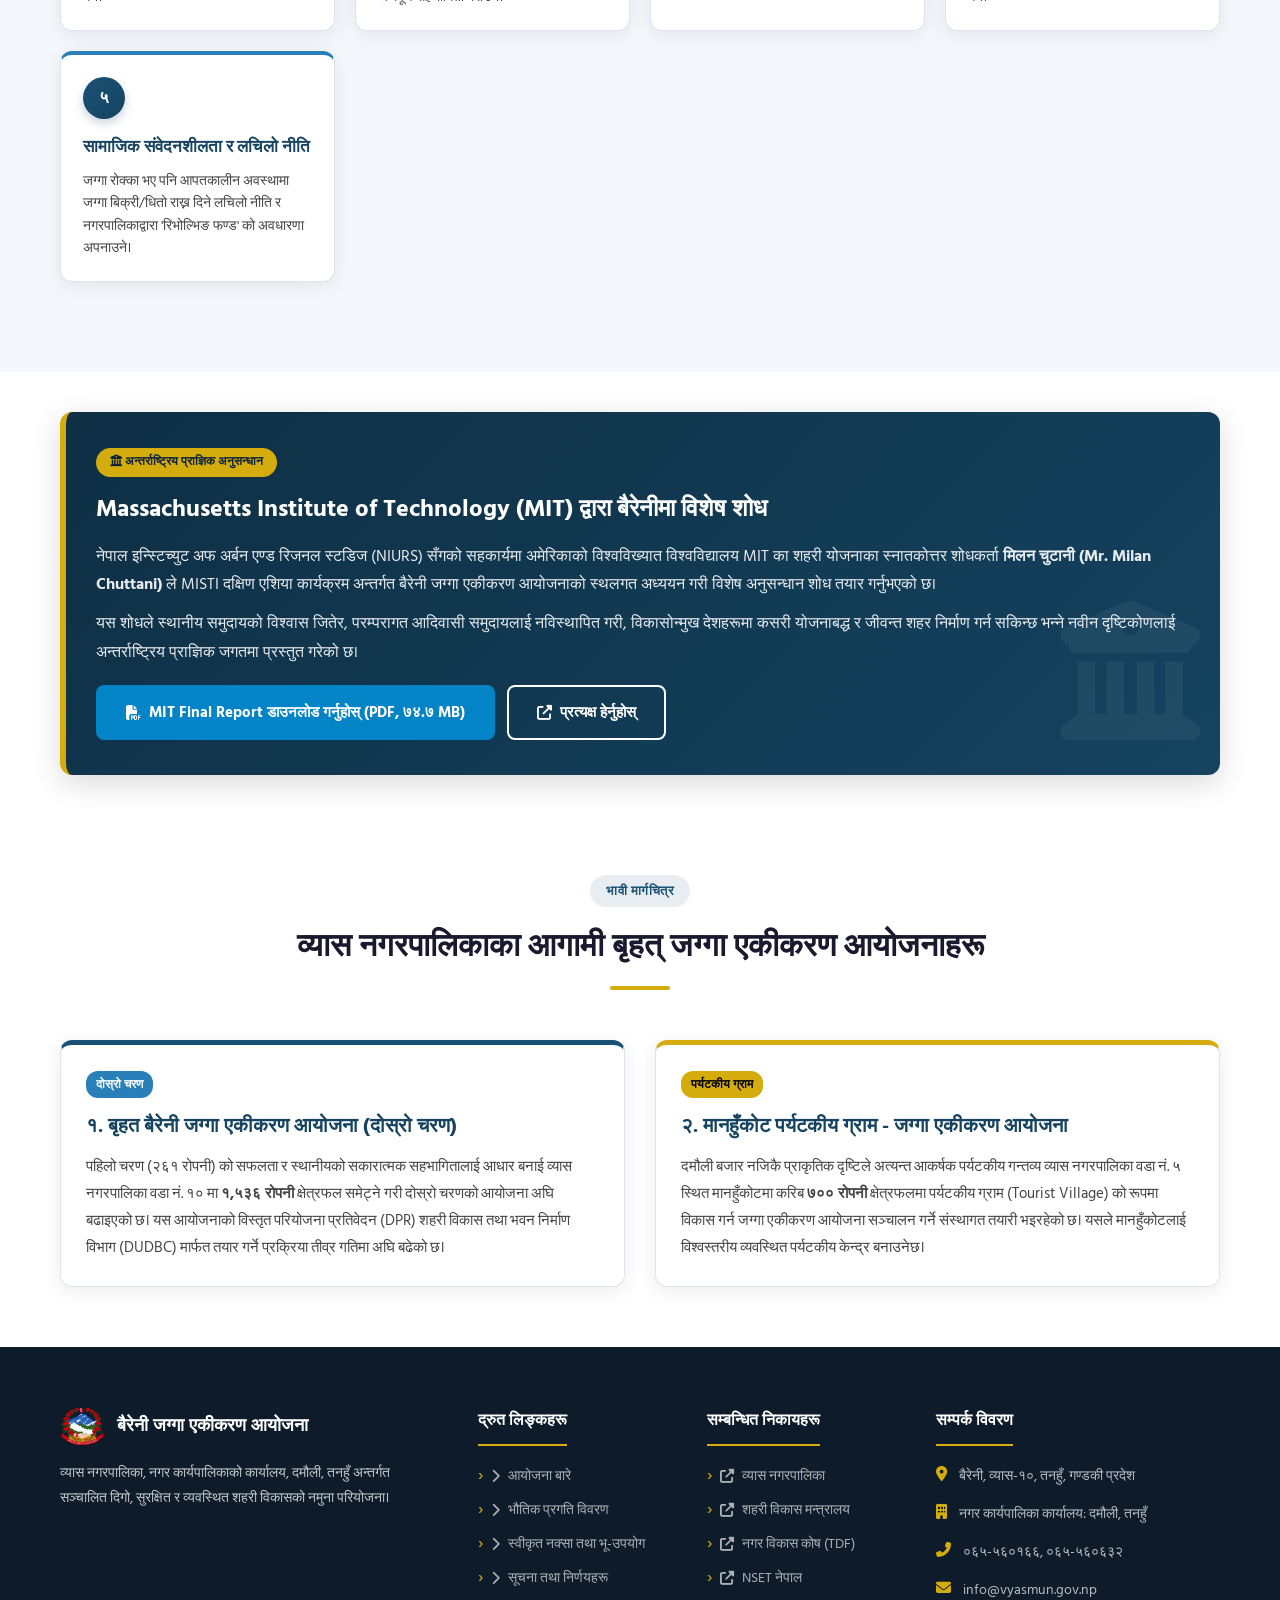
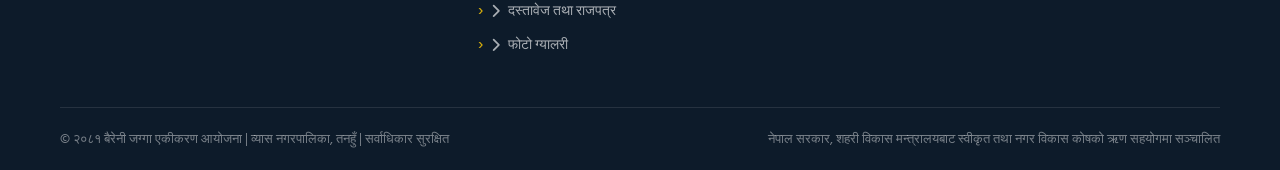
==== commit 2d49fe40: "feat: update content and layout in contact and about pages" ====
--- a/about.html
+++ b/about.html
@@ -350,7 +350,7 @@
                                 <td><strong>श्रीराम कुँवर</strong></td>
                                 <td>
                                     <a href="tel:+9779846541425" style="color:var(--primary); font-weight:700; text-decoration:none; display:inline-flex; align-items:center; gap:5px;">
-                                        <i class="fas fa-phone-alt" style="color:#27ae60; font-size:11px;"></i> +977 ९८४६५४१४२५
+                                        <i class="fas fa-phone-alt" style="color:#27ae60; font-size:11px;"></i> +९७७ ९८४६५४१४२५
                                     </a>
                                 </td>
                                 <td>स्थानीय जग्गाधनी नेतृत्व</td>
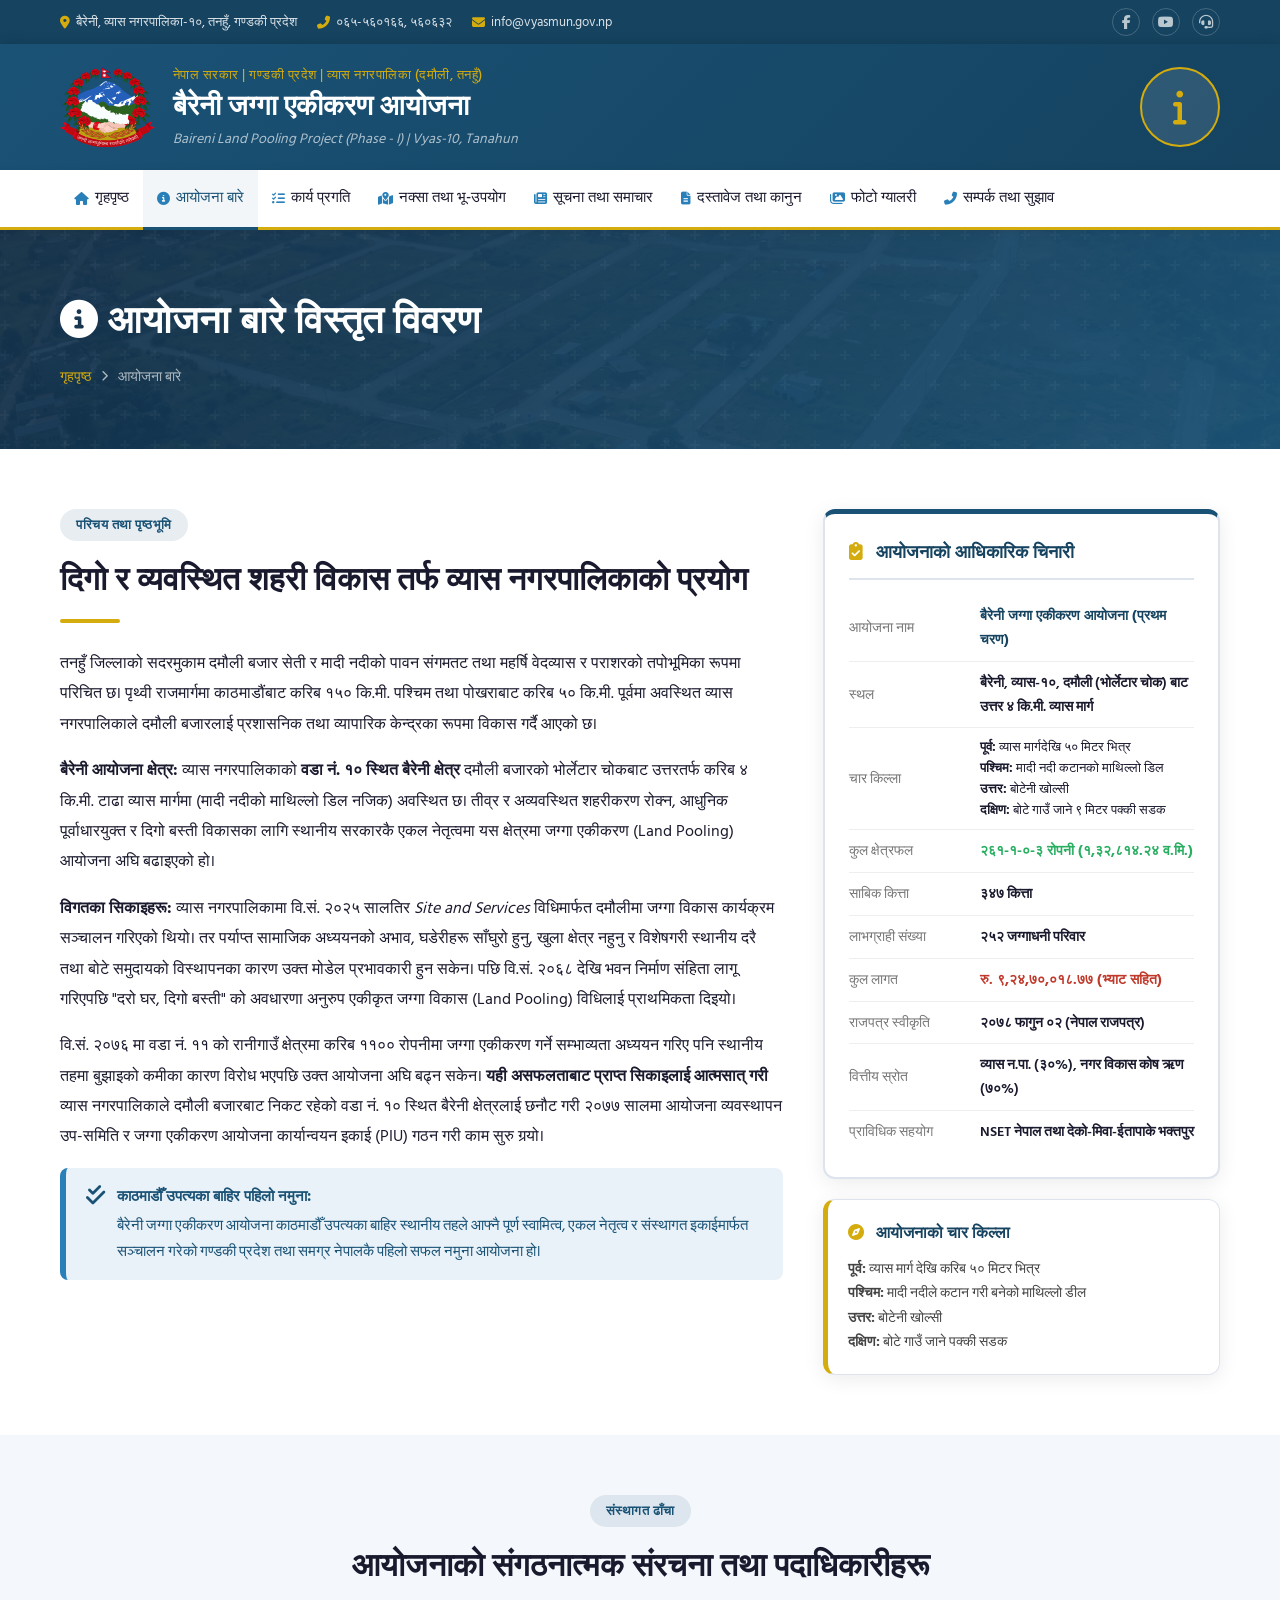
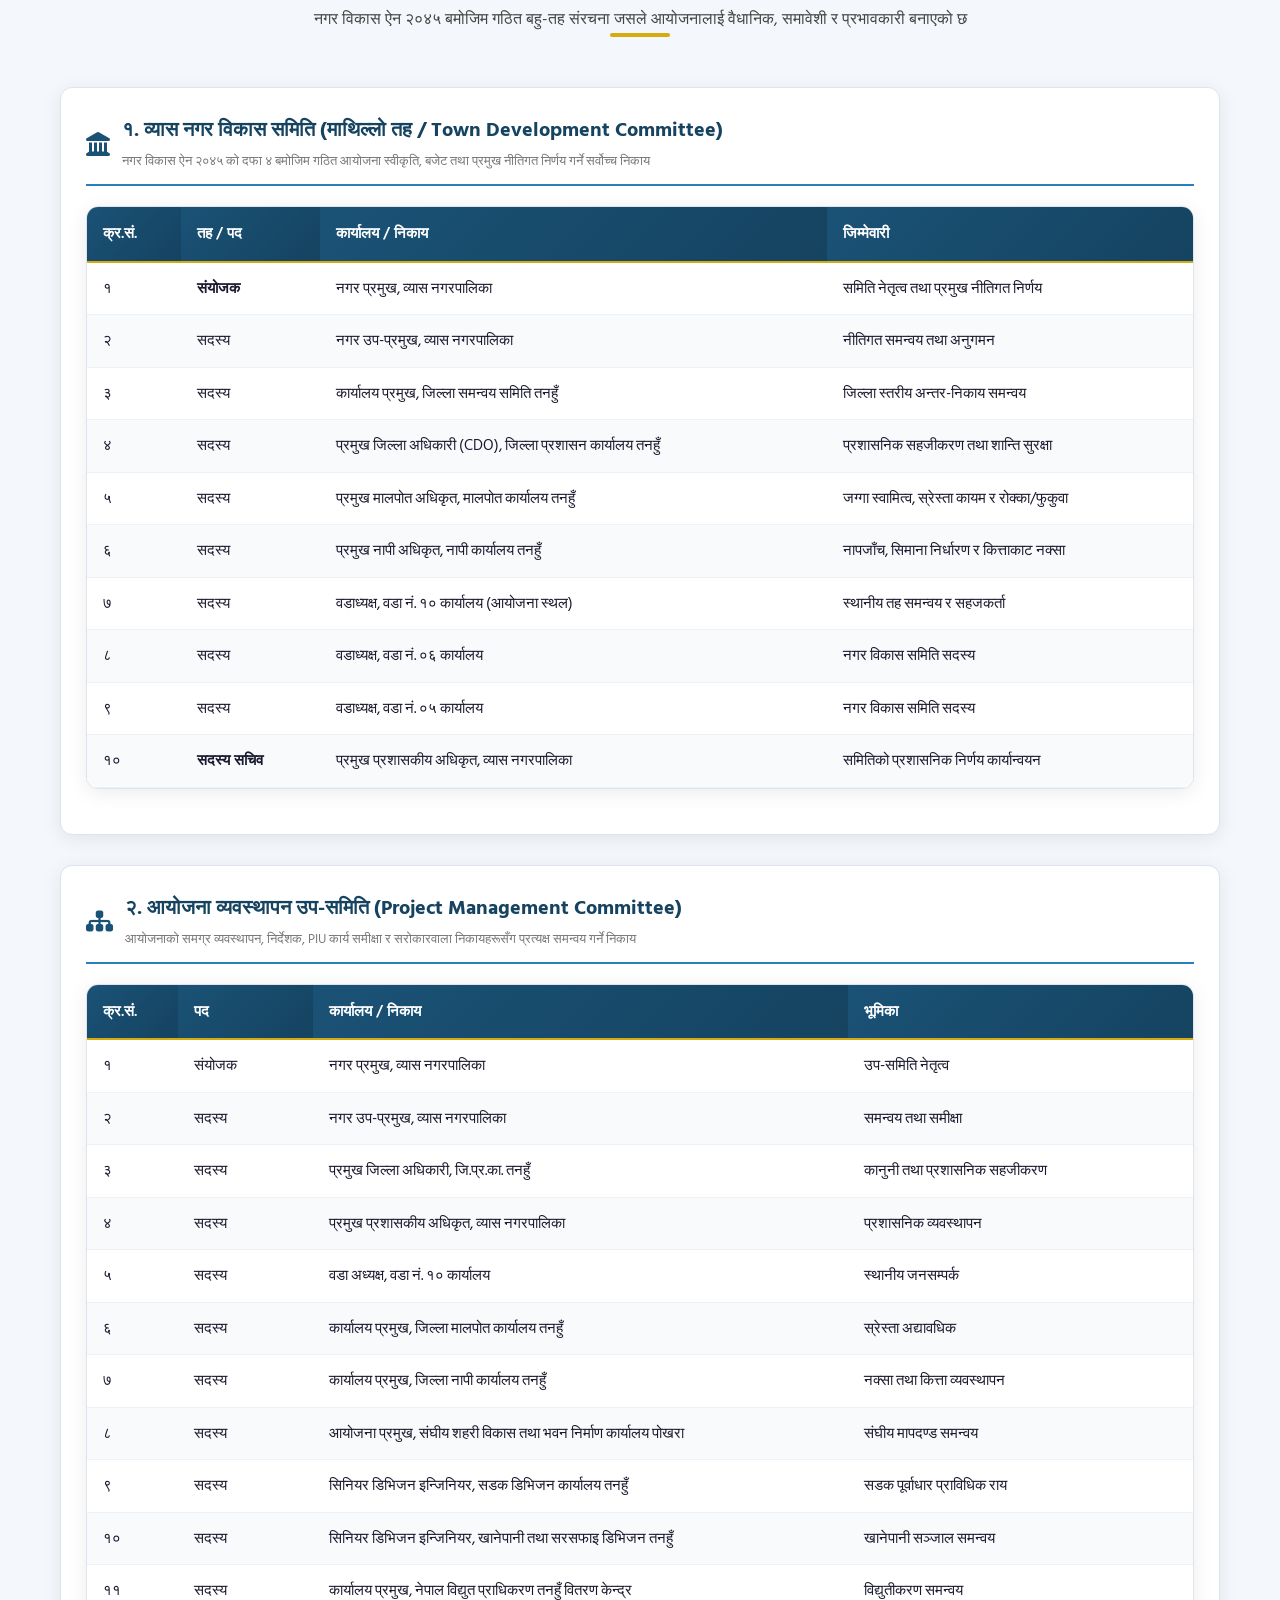
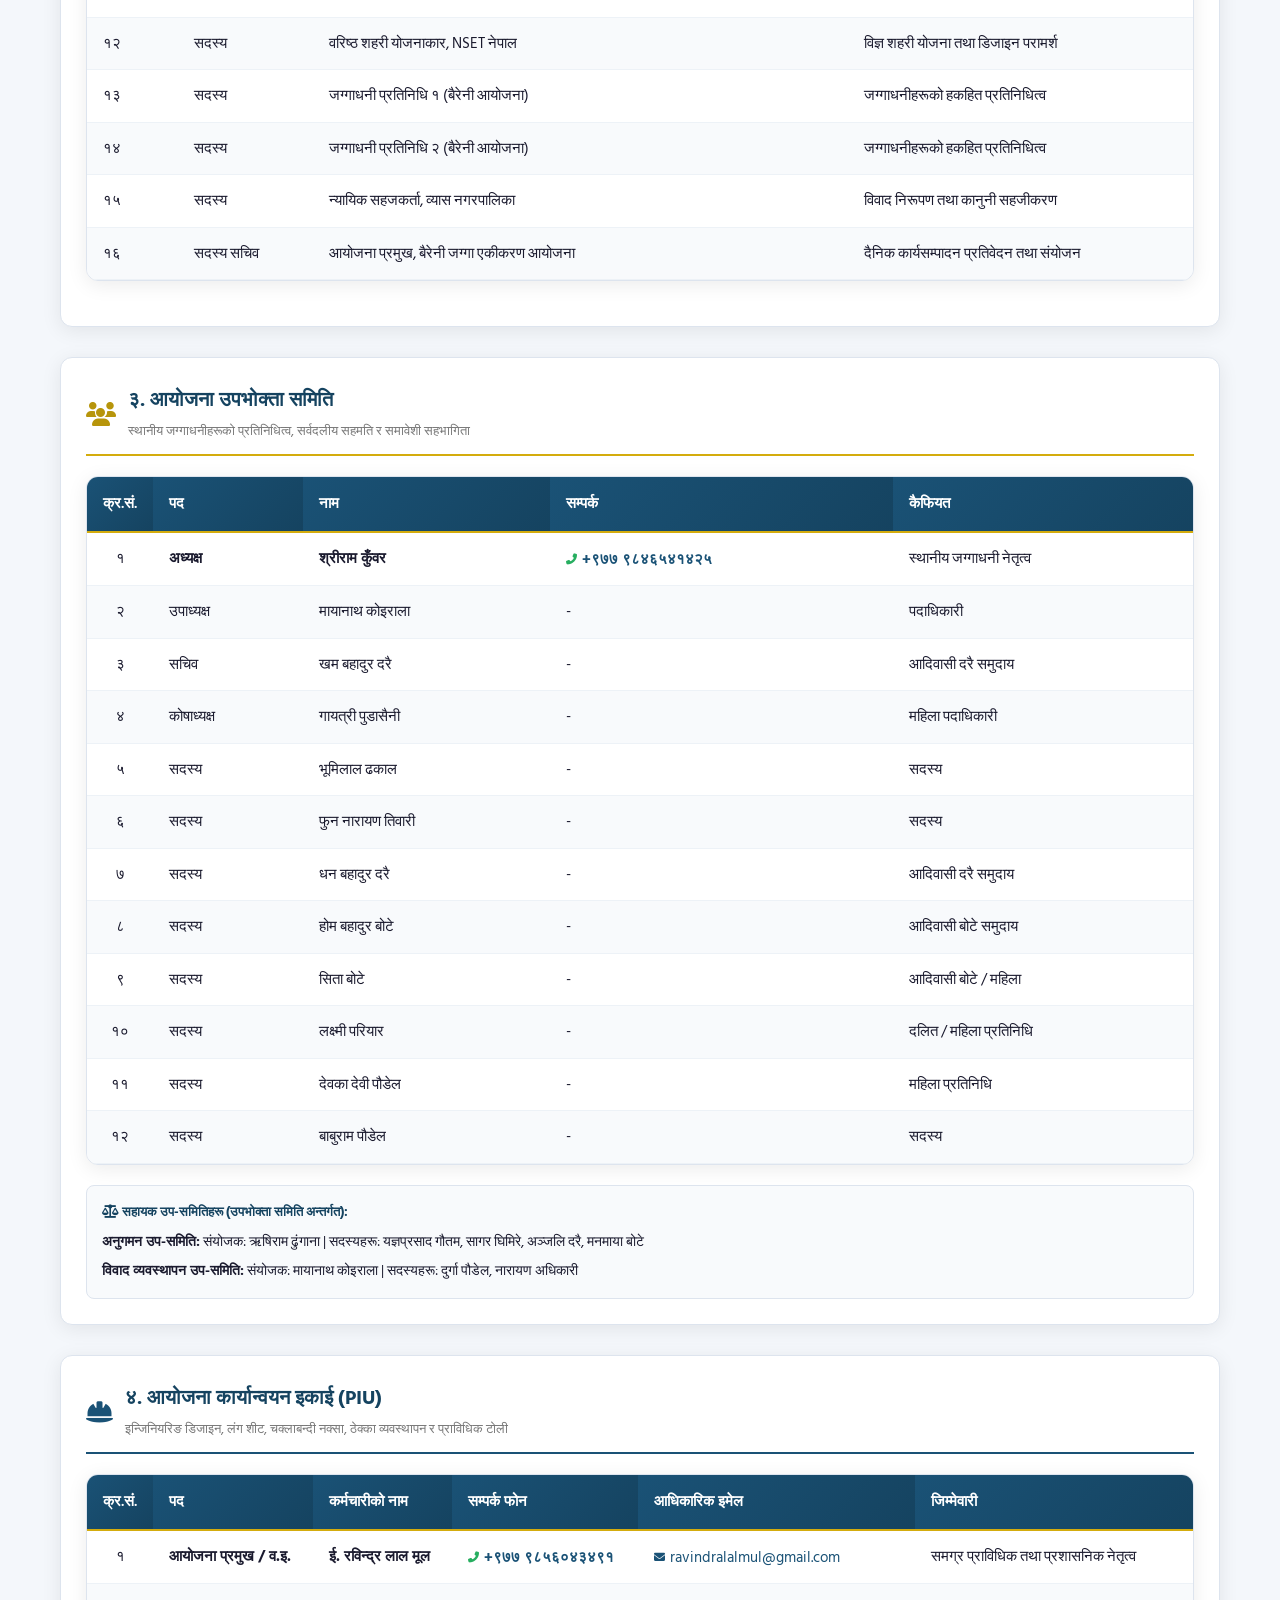
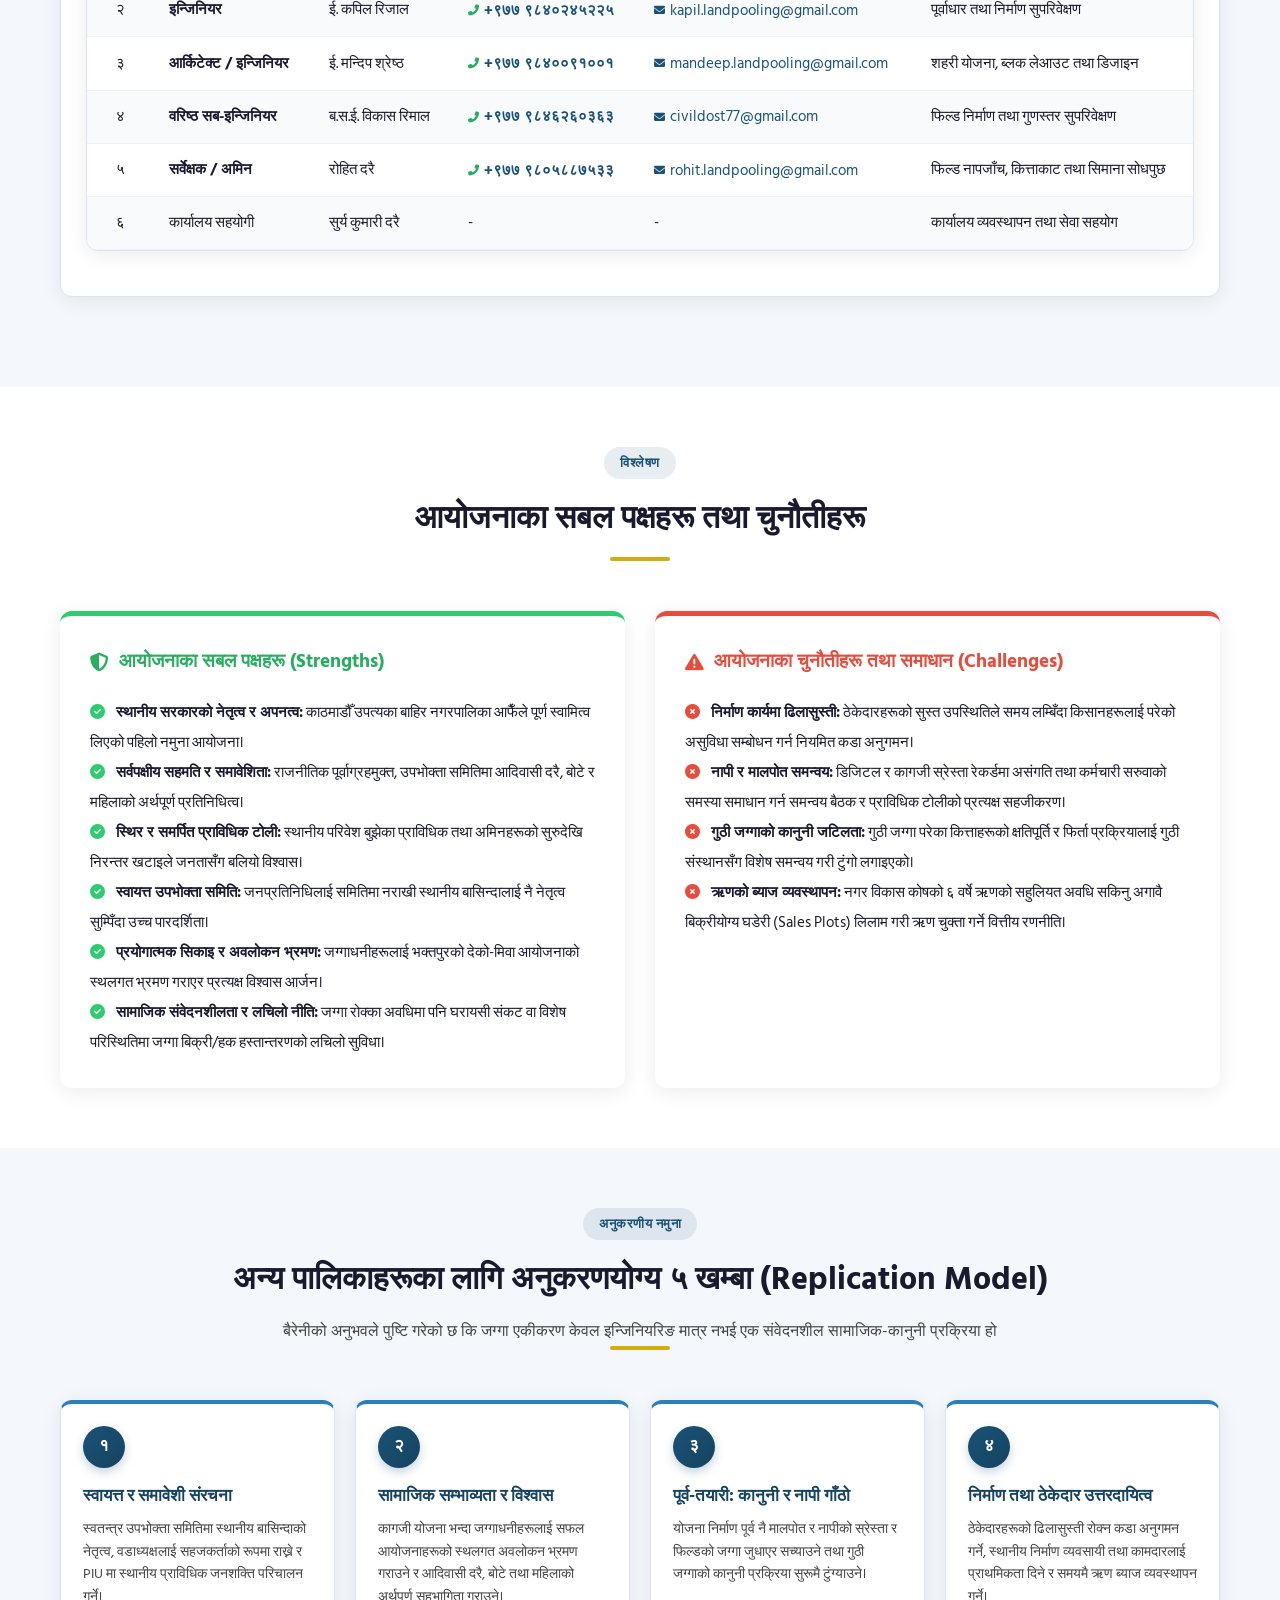
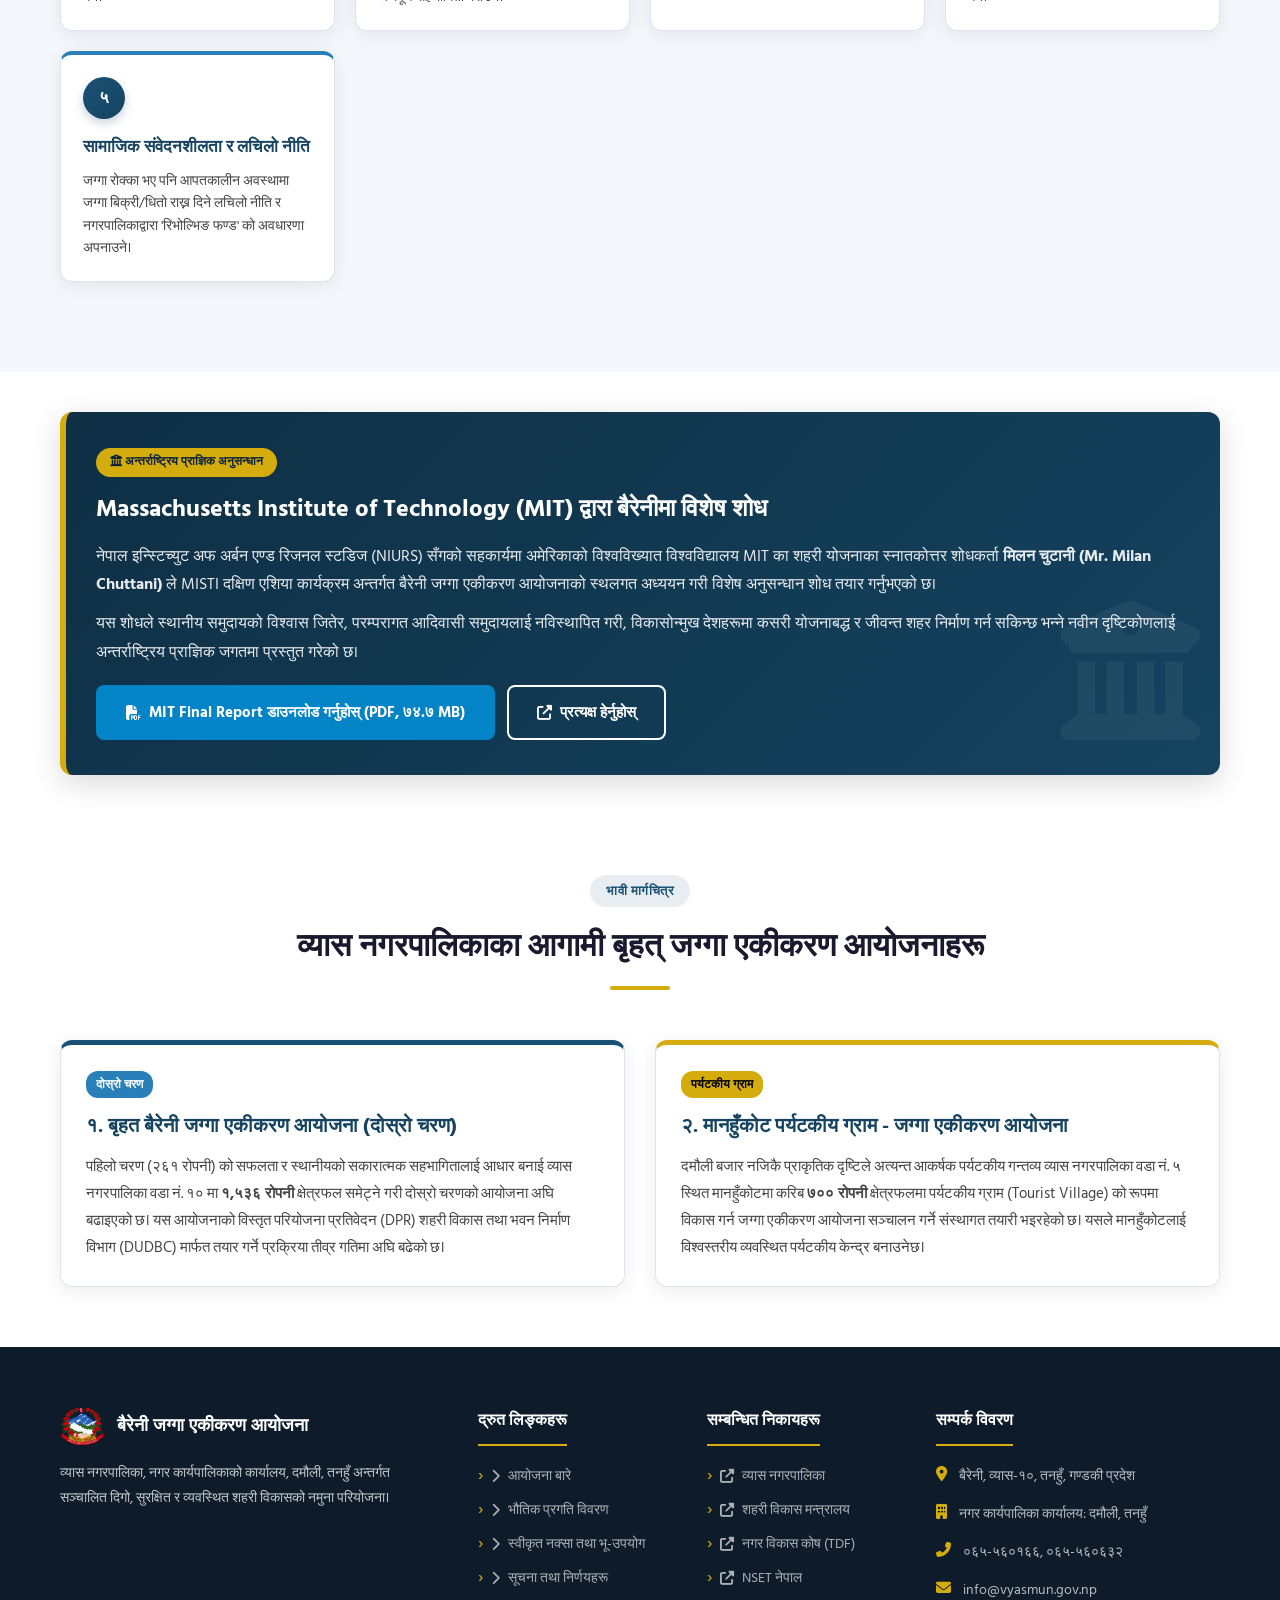
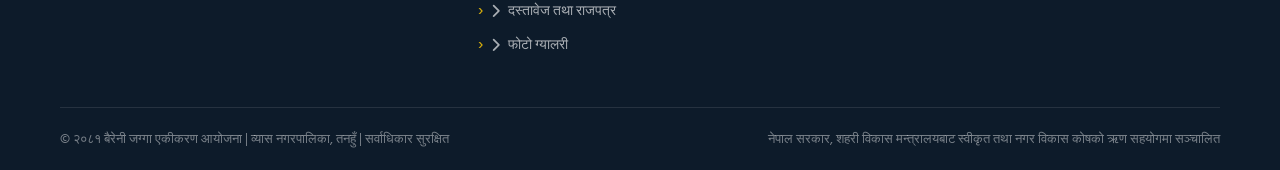
==== commit ba984ade: "feat: update navigation links and content across core pages" ====
--- a/about.html
+++ b/about.html
@@ -406,7 +406,7 @@
                                 <td><strong>ई. रविन्द्र लाल मूल</strong></td>
                                 <td>
                                     <a href="tel:+9779856043491" style="color:var(--primary); font-weight:700; text-decoration:none; display:inline-flex; align-items:center; gap:5px;">
-                                        <i class="fas fa-phone-alt" style="color:#27ae60; font-size:11px;"></i> +977 ९८५६०४३४९१
+                                        <i class="fas fa-phone-alt" style="color:#27ae60; font-size:11px;"></i> +९७७ ९८५६०४३४९१
                                     </a>
                                 </td>
                                 <td>
@@ -422,7 +422,7 @@
                                 <td>ई. कपिल रिजाल</td>
                                 <td>
                                     <a href="tel:+9779840245225" style="color:var(--primary); font-weight:700; text-decoration:none; display:inline-flex; align-items:center; gap:5px;">
-                                        <i class="fas fa-phone-alt" style="color:#27ae60; font-size:11px;"></i> +977 ९८४०२४५२२५
+                                        <i class="fas fa-phone-alt" style="color:#27ae60; font-size:11px;"></i> +९७७ ९८४०२४५२२५
                                     </a>
                                 </td>
                                 <td>
@@ -438,7 +438,7 @@
                                 <td>ई. मन्दिप श्रेष्ठ</td>
                                 <td>
                                     <a href="tel:+9779840091001" style="color:var(--primary); font-weight:700; text-decoration:none; display:inline-flex; align-items:center; gap:5px;">
-                                        <i class="fas fa-phone-alt" style="color:#27ae60; font-size:11px;"></i> +977 ९८४००९१००१
+                                        <i class="fas fa-phone-alt" style="color:#27ae60; font-size:11px;"></i> +९७७ ९८४००९१००१
                                     </a>
                                 </td>
                                 <td>
@@ -454,7 +454,7 @@
                                 <td>ब.स.ई. विकास रिमाल</td>
                                 <td>
                                     <a href="tel:+9779846260363" style="color:var(--primary); font-weight:700; text-decoration:none; display:inline-flex; align-items:center; gap:5px;">
-                                        <i class="fas fa-phone-alt" style="color:#27ae60; font-size:11px;"></i> +977 ९८४६२६०३६३
+                                        <i class="fas fa-phone-alt" style="color:#27ae60; font-size:11px;"></i> +९७७ ९८४६२६०३६३
                                     </a>
                                 </td>
                                 <td>
@@ -470,7 +470,7 @@
                                 <td>रोहित दरै</td>
                                 <td>
                                     <a href="tel:+9779805887533" style="color:var(--primary); font-weight:700; text-decoration:none; display:inline-flex; align-items:center; gap:5px;">
-                                        <i class="fas fa-phone-alt" style="color:#27ae60; font-size:11px;"></i> +977 ९८०५८८७५३३
+                                        <i class="fas fa-phone-alt" style="color:#27ae60; font-size:11px;"></i> +९७७ ९८०५८८७५३३
                                     </a>
                                 </td>
                                 <td>
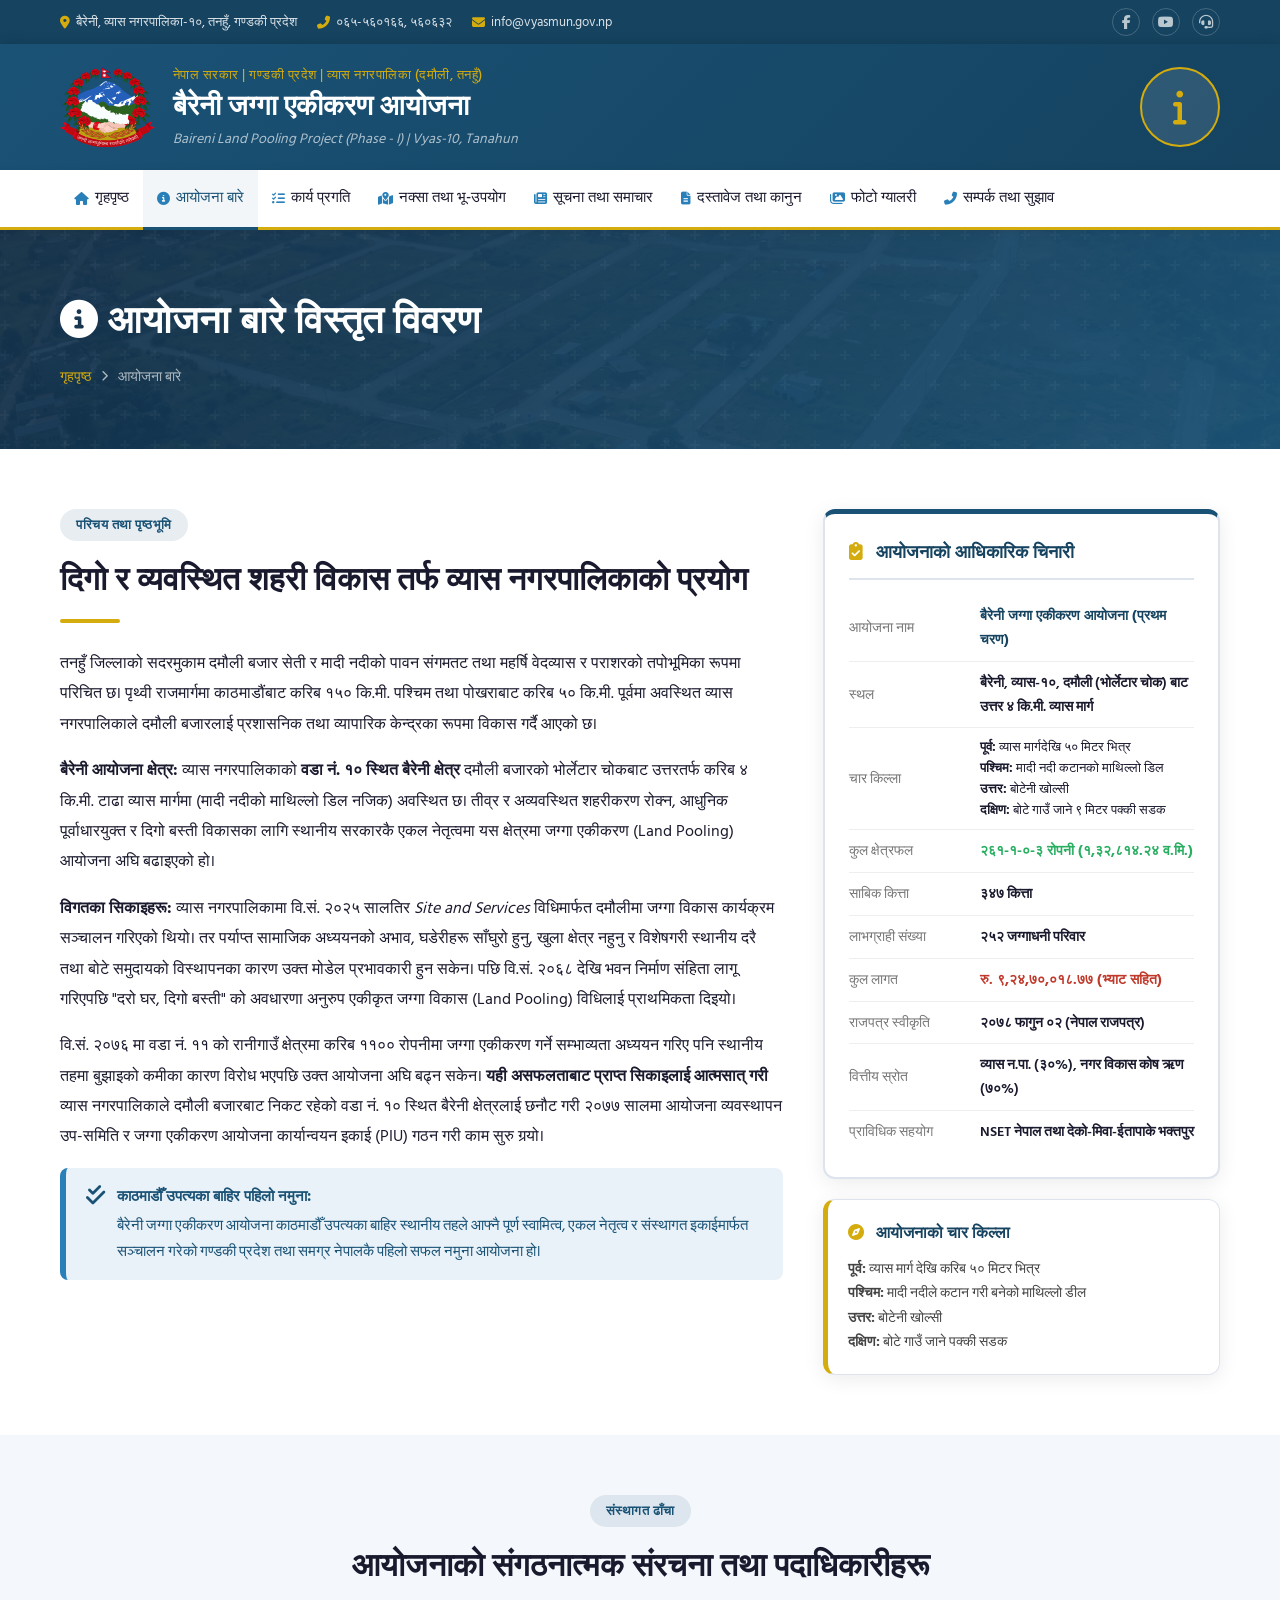
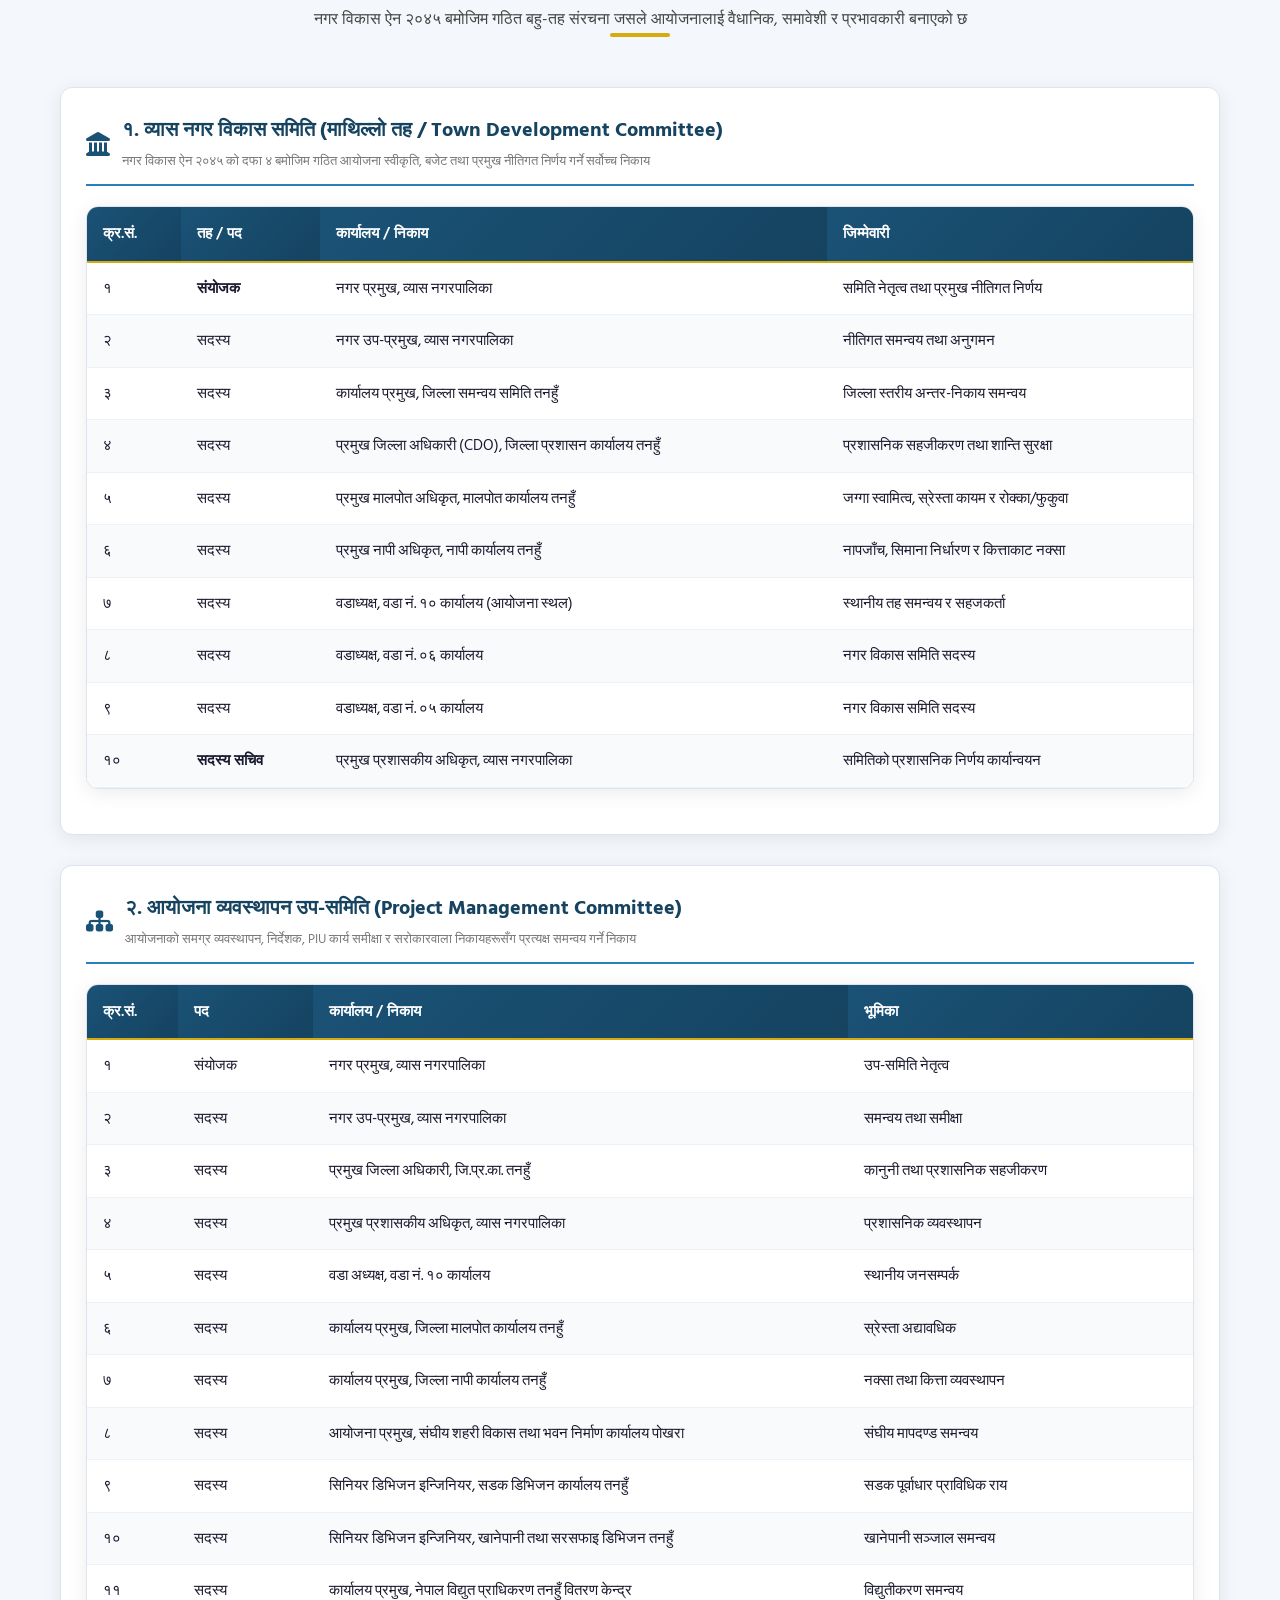
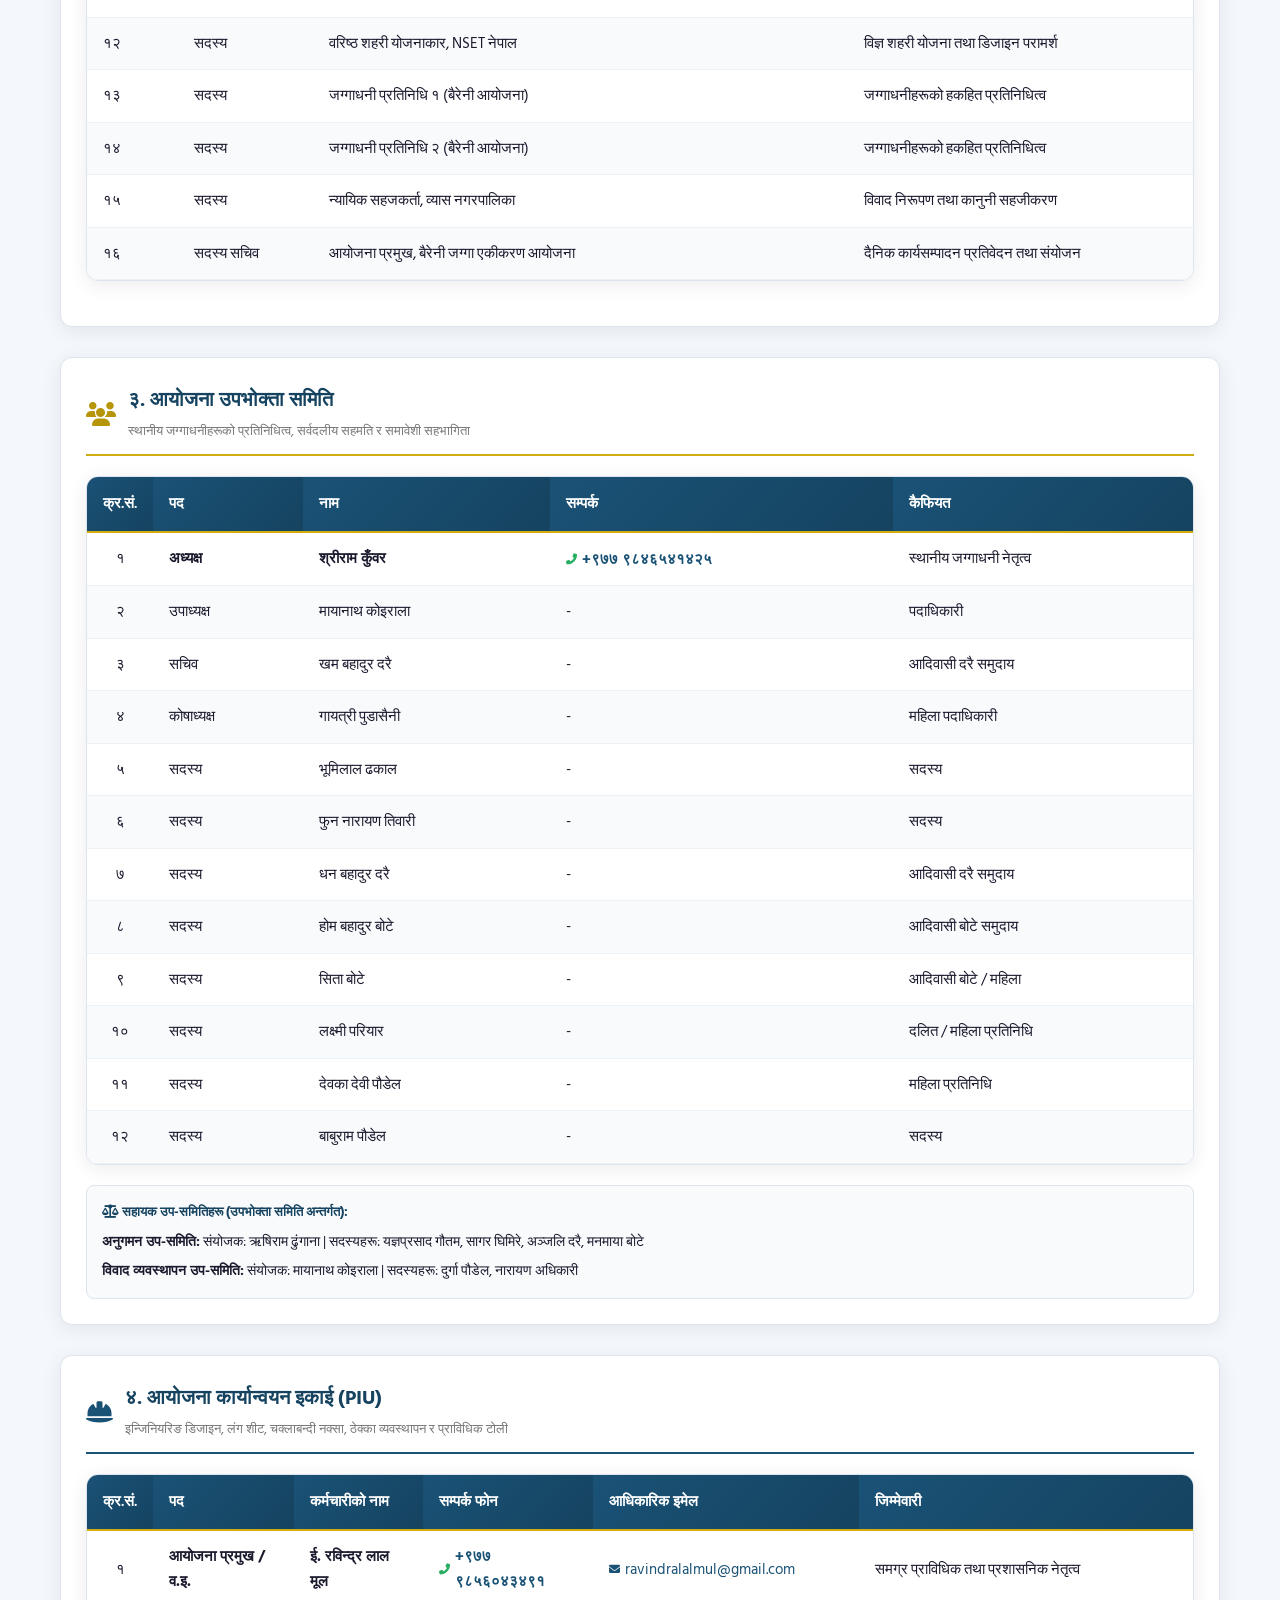
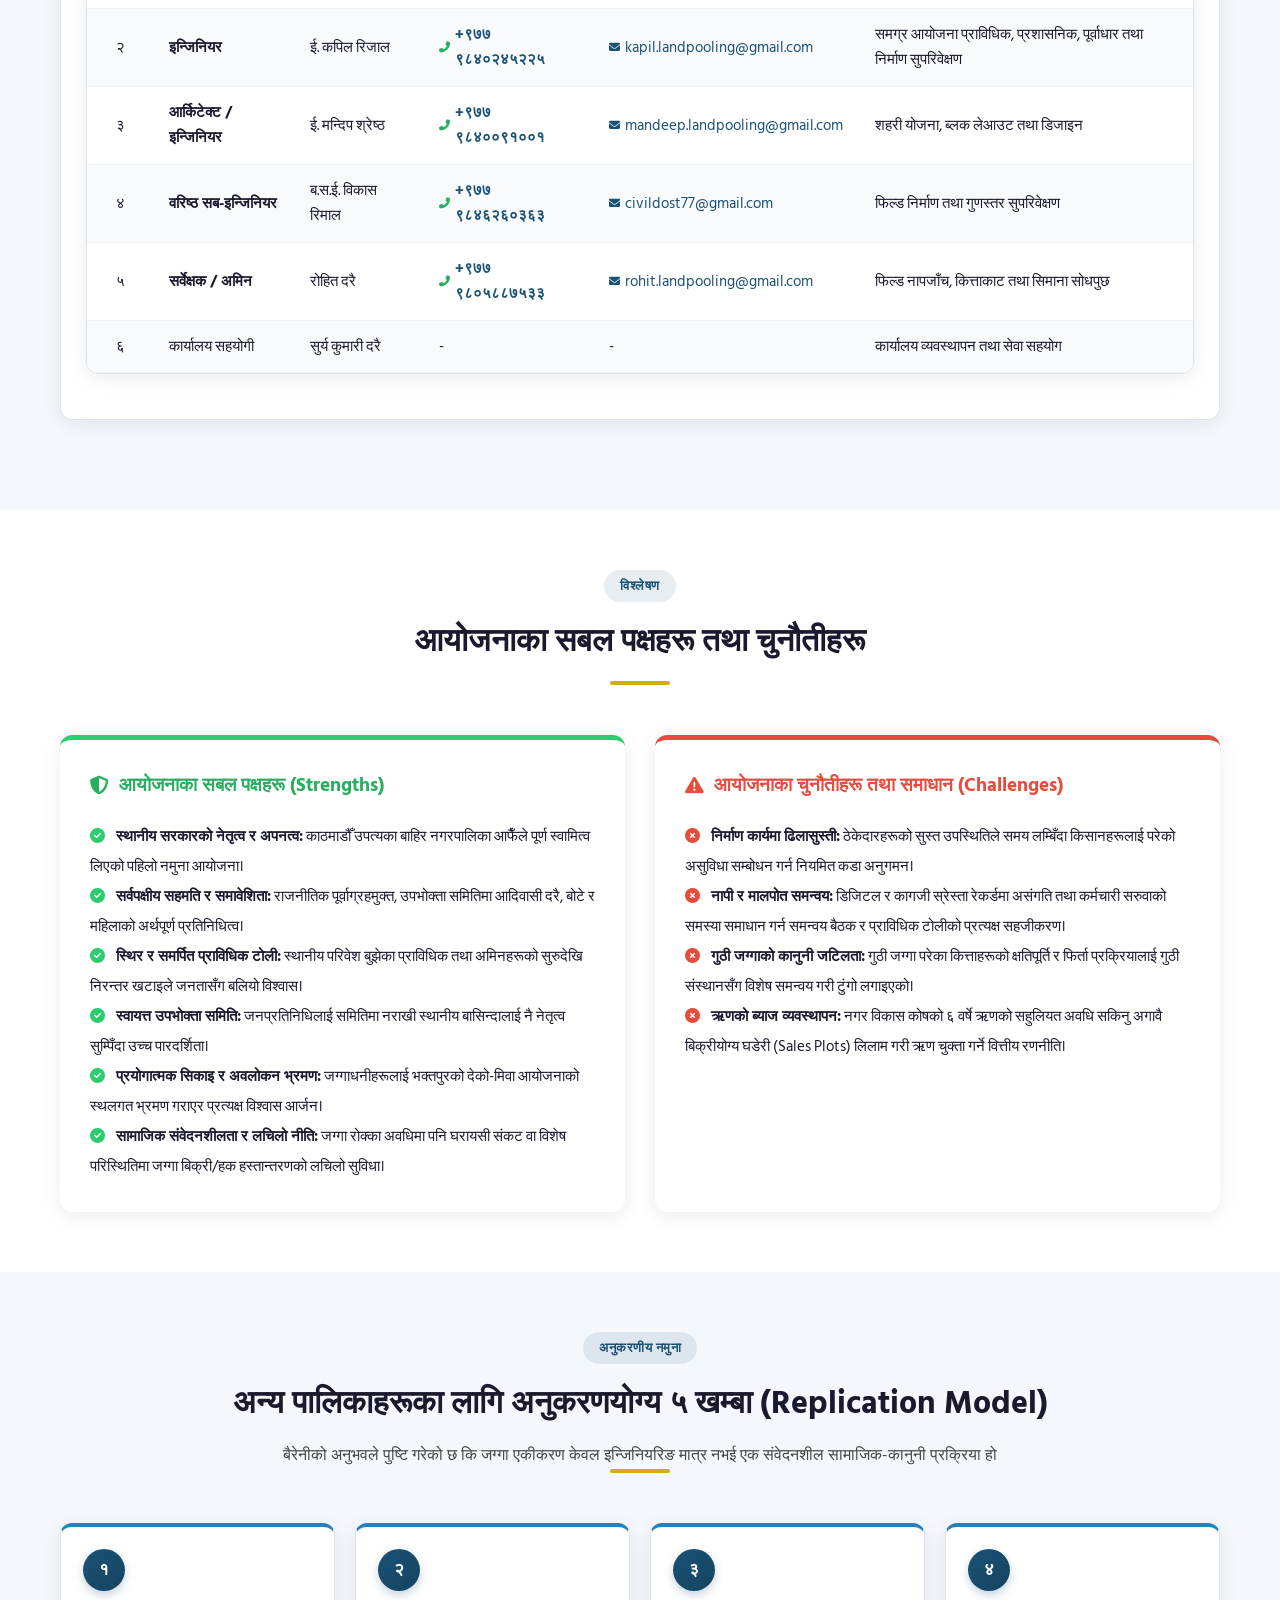
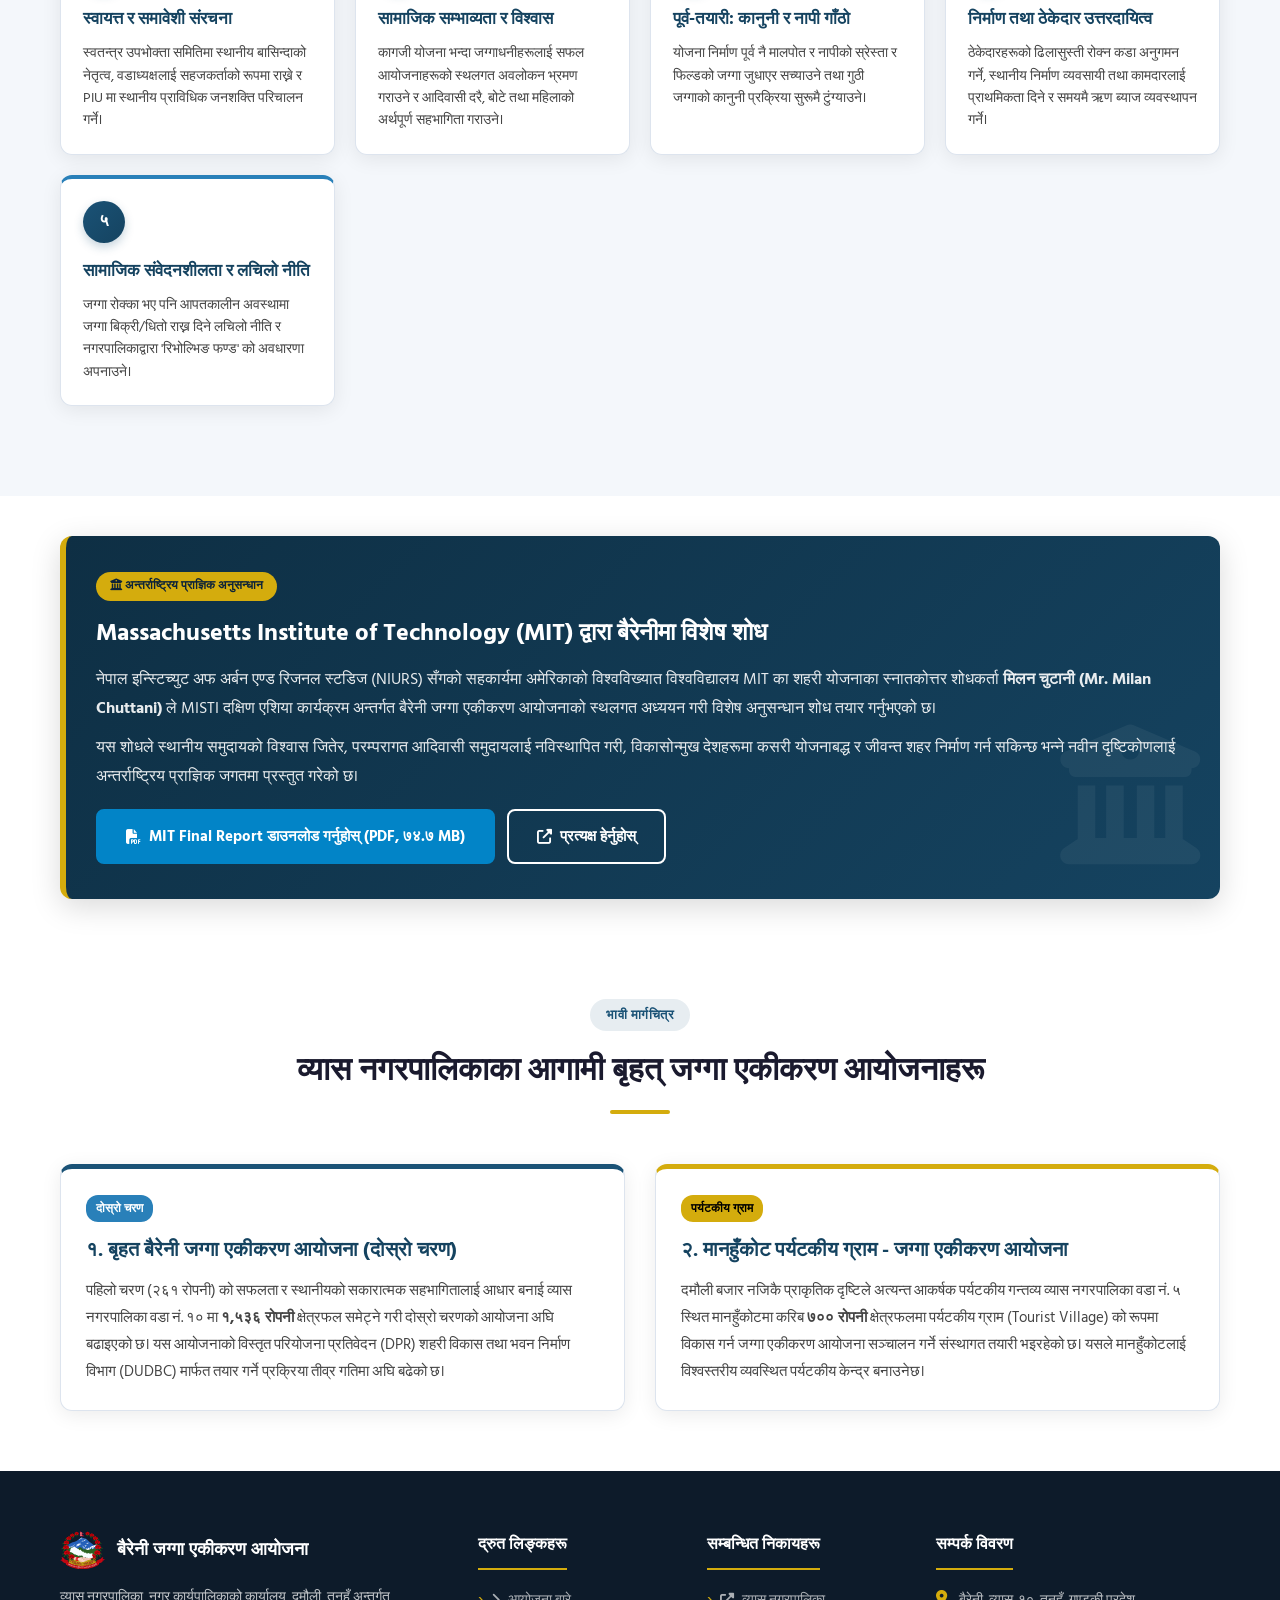
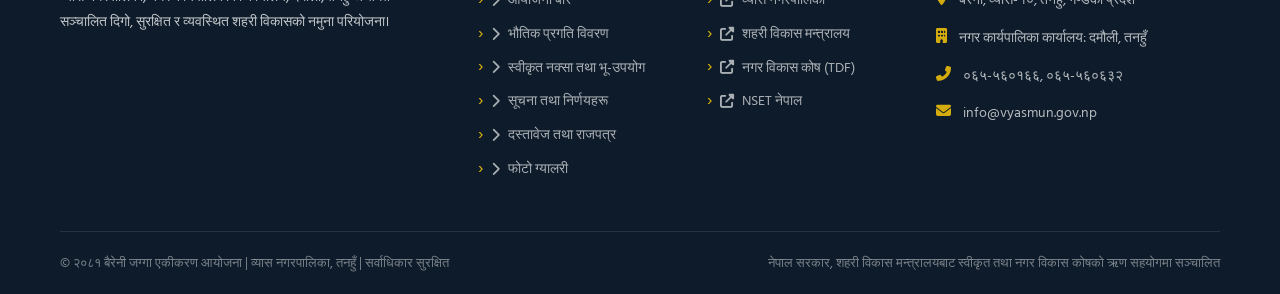
==== commit 71c37201: "feat: update content and styling in about page" ====
--- a/about.html
+++ b/about.html
@@ -1,14 +1,18 @@
 <!DOCTYPE html>
 <html lang="ne">
+
 <head>
     <meta charset="UTF-8">
     <meta name="viewport" content="width=device-width, initial-scale=1.0">
     <title>आयोजना बारे | बैरेनी जग्गा एकीकरण आयोजना - व्यास नगरपालिका, तनहुँ</title>
-    <meta name="description" content="बैरेनी जग्गा एकीकरण आयोजनाको ऐतिहासिक पृष्ठभूमि, संगठनात्मक संरचना, कानुनी आधार, सबल पक्ष, चुनौती तथा भावी योजनाहरू।">
+    <meta name="description"
+        content="बैरेनी जग्गा एकीकरण आयोजनाको ऐतिहासिक पृष्ठभूमि, संगठनात्मक संरचना, कानुनी आधार, सबल पक्ष, चुनौती तथा भावी योजनाहरू।">
     <link rel="stylesheet" href="css/style.css">
     <link rel="stylesheet" href="https://cdnjs.cloudflare.com/ajax/libs/font-awesome/6.5.0/css/all.min.css">
-    <link href="https://fonts.googleapis.com/css2?family=Hind+Siliguri:wght@300;400;500;600;700&display=swap" rel="stylesheet">
+    <link href="https://fonts.googleapis.com/css2?family=Hind+Siliguri:wght@300;400;500;600;700&display=swap"
+        rel="stylesheet">
 </head>
+
 <body>
 
     <!-- Top Bar -->
@@ -66,7 +70,8 @@
     </nav>
 
     <!-- Page Hero -->
-    <section class="page-hero" style="background: linear-gradient(135deg, rgba(13,43,69,0.9), rgba(26,82,118,0.95)), url('images/baireni_aerial.jpg') center/cover;">
+    <section class="page-hero"
+        style="background: linear-gradient(135deg, rgba(13,43,69,0.9), rgba(26,82,118,0.95)), url('images/baireni_aerial.jpg') center/cover;">
         <div class="container">
             <div class="page-hero-content">
                 <h1><i class="fas fa-info-circle"></i> आयोजना बारे विस्तृत विवरण</h1>
@@ -82,7 +87,8 @@
     <!-- Main Content Grid -->
     <section class="content-section" style="padding: 60px 0;">
         <div class="container">
-            <div class="about-intro-grid" style="display:grid; grid-template-columns: 2fr 1.1fr; gap: 40px; align-items: start;">
+            <div class="about-intro-grid"
+                style="display:grid; grid-template-columns: 2fr 1.1fr; gap: 40px; align-items: start;">
                 <div>
                     <div class="section-header" style="text-align:left; margin-bottom: 25px;">
                         <span class="section-tag">परिचय तथा पृष्ठभूमि</span>
@@ -90,42 +96,65 @@
                         <div class="section-divider" style="margin: 12px 0;"></div>
                     </div>
                     <p style="font-size: 16px; line-height: 1.9; color: var(--text-dark); margin-bottom: 16px;">
-                        तनहुँ जिल्लाको सदरमुकाम दमौली बजार सेती र मादी नदीको पावन संगमतट तथा महर्षि वेदव्यास र पराशरको तपोभूमिका रूपमा परिचित छ। पृथ्वी राजमार्गमा काठमाडौंबाट करिब १५० कि.मी. पश्चिम तथा पोखराबाट करिब ५० कि.मी. पूर्वमा अवस्थित व्यास नगरपालिकाले दमौली बजारलाई प्रशासनिक तथा व्यापारिक केन्द्रका रूपमा विकास गर्दै आएको छ।
+                        तनहुँ जिल्लाको सदरमुकाम दमौली बजार सेती र मादी नदीको पावन संगमतट तथा महर्षि वेदव्यास र पराशरको
+                        तपोभूमिका रूपमा परिचित छ। पृथ्वी राजमार्गमा काठमाडौंबाट करिब १५० कि.मी. पश्चिम तथा पोखराबाट करिब
+                        ५० कि.मी. पूर्वमा अवस्थित व्यास नगरपालिकाले दमौली बजारलाई प्रशासनिक तथा व्यापारिक केन्द्रका
+                        रूपमा विकास गर्दै आएको छ।
                     </p>
                     <p style="font-size: 16px; line-height: 1.9; color: var(--text-dark); margin-bottom: 16px;">
-                        <strong>बैरेनी आयोजना क्षेत्र:</strong> व्यास नगरपालिकाको <strong>वडा नं. १० स्थित बैरेनी क्षेत्र</strong> दमौली बजारको भोर्लेटार चोकबाट उत्तरतर्फ करिब ४ कि.मी. टाढा व्यास मार्गमा (मादी नदीको माथिल्लो डिल नजिक) अवस्थित छ। तीव्र र अव्यवस्थित शहरीकरण रोक्न, आधुनिक पूर्वाधारयुक्त र दिगो बस्ती विकासका लागि स्थानीय सरकारकै एकल नेतृत्वमा यस क्षेत्रमा जग्गा एकीकरण (Land Pooling) आयोजना अघि बढाइएको हो।
+                        <strong>बैरेनी आयोजना क्षेत्र:</strong> व्यास नगरपालिकाको <strong>वडा नं. १० स्थित बैरेनी
+                            क्षेत्र</strong> दमौली बजारको भोर्लेटार चोकबाट उत्तरतर्फ करिब ४ कि.मी. टाढा व्यास मार्गमा
+                        (मादी नदीको माथिल्लो डिल नजिक) अवस्थित छ। तीव्र र अव्यवस्थित शहरीकरण रोक्न, आधुनिक
+                        पूर्वाधारयुक्त र दिगो बस्ती विकासका लागि स्थानीय सरकारकै एकल नेतृत्वमा यस क्षेत्रमा जग्गा एकीकरण
+                        (Land Pooling) आयोजना अघि बढाइएको हो।
                     </p>
                     <p style="font-size: 16px; line-height: 1.9; color: var(--text-dark); margin-bottom: 16px;">
-                        <strong>विगतका सिकाइहरू:</strong> व्यास नगरपालिकामा वि.सं. २०२५ सालतिर <em>Site and Services</em> विधिमार्फत दमौलीमा जग्गा विकास कार्यक्रम सञ्चालन गरिएको थियो। तर पर्याप्त सामाजिक अध्ययनको अभाव, घडेरीहरू साँघुरो हुनु, खुला क्षेत्र नहुनु र विशेषगरी स्थानीय दरै तथा बोटे समुदायको विस्थापनका कारण उक्त मोडेल प्रभावकारी हुन सकेन। पछि वि.सं. २०६८ देखि भवन निर्माण संहिता लागू गरिएपछि "दरो घर, दिगो बस्ती" को अवधारणा अनुरुप एकीकृत जग्गा विकास (Land Pooling) विधिलाई प्राथमिकता दिइयो।
+                        <strong>विगतका सिकाइहरू:</strong> व्यास नगरपालिकामा वि.सं. २०२५ सालतिर <em>Site and
+                            Services</em> विधिमार्फत दमौलीमा जग्गा विकास कार्यक्रम सञ्चालन गरिएको थियो। तर पर्याप्त
+                        सामाजिक अध्ययनको अभाव, घडेरीहरू साँघुरो हुनु, खुला क्षेत्र नहुनु र विशेषगरी स्थानीय दरै तथा बोटे
+                        समुदायको विस्थापनका कारण उक्त मोडेल प्रभावकारी हुन सकेन। पछि वि.सं. २०६८ देखि भवन निर्माण संहिता
+                        लागू गरिएपछि "दरो घर, दिगो बस्ती" को अवधारणा अनुरुप एकीकृत जग्गा विकास (Land Pooling) विधिलाई
+                        प्राथमिकता दिइयो।
                     </p>
                     <p style="font-size: 16px; line-height: 1.9; color: var(--text-dark); margin-bottom: 16px;">
-                        वि.सं. २०७६ मा वडा नं. ११ को रानीगाउँ क्षेत्रमा करिब ११०० रोपनीमा जग्गा एकीकरण गर्ने सम्भाव्यता अध्ययन गरिए पनि स्थानीय तहमा बुझाइको कमीका कारण विरोध भएपछि उक्त आयोजना अघि बढ्न सकेन। <strong>यही असफलताबाट प्राप्त सिकाइलाई आत्मसात् गरी</strong> व्यास नगरपालिकाले दमौली बजारबाट निकट रहेको वडा नं. १० स्थित बैरेनी क्षेत्रलाई छनौट गरी २०७७ सालमा आयोजना व्यवस्थापन उप-समिति र जग्गा एकीकरण आयोजना कार्यान्वयन इकाई (PIU) गठन गरी काम सुरु गर्‍यो।
+                        वि.सं. २०७६ मा वडा नं. ११ को रानीगाउँ क्षेत्रमा करिब ११०० रोपनीमा जग्गा एकीकरण गर्ने सम्भाव्यता
+                        अध्ययन गरिए पनि स्थानीय तहमा बुझाइको कमीका कारण विरोध भएपछि उक्त आयोजना अघि बढ्न सकेन।
+                        <strong>यही असफलताबाट प्राप्त सिकाइलाई आत्मसात् गरी</strong> व्यास नगरपालिकाले दमौली बजारबाट
+                        निकट रहेको वडा नं. १० स्थित बैरेनी क्षेत्रलाई छनौट गरी २०७७ सालमा आयोजना व्यवस्थापन उप-समिति र
+                        जग्गा एकीकरण आयोजना कार्यान्वयन इकाई (PIU) गठन गरी काम सुरु गर्‍यो।
                     </p>
 
                     <div class="alert alert-info" style="border-left-width: 6px;">
                         <i class="fas fa-check-double" style="font-size: 22px;"></i>
                         <div>
                             <strong>काठमाडौँ उपत्यका बाहिर पहिलो नमुना:</strong>
-                            <p style="margin: 4px 0 0 0;">बैरेनी जग्गा एकीकरण आयोजना काठमाडौँ उपत्यका बाहिर स्थानीय तहले आफ्नै पूर्ण स्वामित्व, एकल नेतृत्व र संस्थागत इकाईमार्फत सञ्चालन गरेको गण्डकी प्रदेश तथा समग्र नेपालकै पहिलो सफल नमुना आयोजना हो।</p>
+                            <p style="margin: 4px 0 0 0;">बैरेनी जग्गा एकीकरण आयोजना काठमाडौँ उपत्यका बाहिर स्थानीय तहले
+                                आफ्नै पूर्ण स्वामित्व, एकल नेतृत्व र संस्थागत इकाईमार्फत सञ्चालन गरेको गण्डकी प्रदेश तथा
+                                समग्र नेपालकै पहिलो सफल नमुना आयोजना हो।</p>
                         </div>
                     </div>
                 </div>
 
                 <!-- Right Quick Facts Box -->
                 <div>
-                    <div class="card" style="border: 2px solid var(--border); border-top: 5px solid var(--primary); box-shadow: var(--shadow);">
+                    <div class="card"
+                        style="border: 2px solid var(--border); border-top: 5px solid var(--primary); box-shadow: var(--shadow);">
                         <div class="card-body" style="padding: 24px;">
-                            <h3 style="color:var(--primary-dark); font-size:18px; margin-bottom:15px; border-bottom:2px solid var(--border); padding-bottom:10px;">
-                                <i class="fas fa-clipboard-check" style="color:var(--secondary); margin-right:8px;"></i> आयोजनाको आधिकारिक चिनारी
+                            <h3
+                                style="color:var(--primary-dark); font-size:18px; margin-bottom:15px; border-bottom:2px solid var(--border); padding-bottom:10px;">
+                                <i class="fas fa-clipboard-check" style="color:var(--secondary); margin-right:8px;"></i>
+                                आयोजनाको आधिकारिक चिनारी
                             </h3>
                             <table style="width:100%; border-collapse:collapse; font-size:14px;">
                                 <tr style="border-bottom:1px solid #eee;">
                                     <td style="padding:9px 0; color:var(--text-light); width:38%;">आयोजना नाम</td>
-                                    <td style="padding:9px 0; font-weight:700; color:var(--primary-dark);">बैरेनी जग्गा एकीकरण आयोजना (प्रथम चरण)</td>
+                                    <td style="padding:9px 0; font-weight:700; color:var(--primary-dark);">बैरेनी जग्गा
+                                        एकीकरण आयोजना (प्रथम चरण)</td>
                                 </tr>
                                 <tr style="border-bottom:1px solid #eee;">
                                     <td style="padding:9px 0; color:var(--text-light);">स्थल</td>
-                                    <td style="padding:9px 0; font-weight:600;">बैरेनी, व्यास-१०, दमौली (भोर्लेटार चोक) बाट उत्तर ४ कि.मी. व्यास मार्ग</td>
+                                    <td style="padding:9px 0; font-weight:600;">बैरेनी, व्यास-१०, दमौली (भोर्लेटार चोक)
+                                        बाट उत्तर ४ कि.मी. व्यास मार्ग</td>
                                 </tr>
                                 <tr style="border-bottom:1px solid #eee;">
                                     <td style="padding:9px 0; color:var(--text-light);">चार किल्ला</td>
@@ -138,7 +167,8 @@
                                 </tr>
                                 <tr style="border-bottom:1px solid #eee;">
                                     <td style="padding:9px 0; color:var(--text-light);">कुल क्षेत्रफल</td>
-                                    <td style="padding:9px 0; font-weight:700; color:#27ae60;">२६१-१-०-३ रोपनी (१,३२,८१४.२४ व.मि.)</td>
+                                    <td style="padding:9px 0; font-weight:700; color:#27ae60;">२६१-१-०-३ रोपनी
+                                        (१,३२,८१४.२४ व.मि.)</td>
                                 </tr>
                                 <tr style="border-bottom:1px solid #eee;">
                                     <td style="padding:9px 0; color:var(--text-light);">साबिक कित्ता</td>
@@ -150,7 +180,8 @@
                                 </tr>
                                 <tr style="border-bottom:1px solid #eee;">
                                     <td style="padding:9px 0; color:var(--text-light);">कुल लागत</td>
-                                    <td style="padding:9px 0; font-weight:700; color:#c0392b;">रु. ९,२४,७०,०१८.७७ (भ्याट सहित)</td>
+                                    <td style="padding:9px 0; font-weight:700; color:#c0392b;">रु. ९,२४,७०,०१८.७७ (भ्याट
+                                        सहित)</td>
                                 </tr>
                                 <tr style="border-bottom:1px solid #eee;">
                                     <td style="padding:9px 0; color:var(--text-light);">राजपत्र स्वीकृति</td>
@@ -158,21 +189,25 @@
                                 </tr>
                                 <tr style="border-bottom:1px solid #eee;">
                                     <td style="padding:9px 0; color:var(--text-light);">वित्तीय स्रोत</td>
-                                    <td style="padding:9px 0; font-weight:600;">व्यास न.पा. (३०%), नगर विकास कोष ऋण (७०%)</td>
+                                    <td style="padding:9px 0; font-weight:600;">व्यास न.पा. (३०%), नगर विकास कोष ऋण
+                                        (७०%)</td>
                                 </tr>
                                 <tr>
                                     <td style="padding:9px 0; color:var(--text-light);">प्राविधिक सहयोग</td>
-                                    <td style="padding:9px 0; font-weight:600;">NSET नेपाल तथा देको-मिवा-ईतापाके भक्तपुर</td>
+                                    <td style="padding:9px 0; font-weight:600;">NSET नेपाल तथा देको-मिवा-ईतापाके भक्तपुर
+                                    </td>
                                 </tr>
                             </table>
                         </div>
                     </div>
 
                     <!-- Boundaries Box -->
-                    <div class="card" style="margin-top:20px; border-left: 5px solid var(--secondary); box-shadow: var(--shadow);">
+                    <div class="card"
+                        style="margin-top:20px; border-left: 5px solid var(--secondary); box-shadow: var(--shadow);">
                         <div class="card-body" style="padding: 20px;">
                             <h4 style="color:var(--primary-dark); font-size:16px; margin-bottom:10px;">
-                                <i class="fas fa-compass" style="color:var(--secondary); margin-right:8px;"></i> आयोजनाको चार किल्ला
+                                <i class="fas fa-compass" style="color:var(--secondary); margin-right:8px;"></i>
+                                आयोजनाको चार किल्ला
                             </h4>
                             <ul style="font-size:13.5px; color:var(--text-medium); line-height:1.8;">
                                 <li><strong>पूर्व:</strong> व्यास मार्ग देखि करिब ५० मिटर भित्र</li>
@@ -193,17 +228,22 @@
             <div class="section-header">
                 <span class="section-tag">संस्थागत ढाँचा</span>
                 <h2>आयोजनाको संगठनात्मक संरचना तथा पदाधिकारीहरू</h2>
-                <p style="color: var(--text-medium); max-width: 800px; margin: 0 auto;">नगर विकास ऐन २०४५ बमोजिम गठित बहु-तह संरचना जसले आयोजनालाई वैधानिक, समावेशी र प्रभावकारी बनाएको छ</p>
+                <p style="color: var(--text-medium); max-width: 800px; margin: 0 auto;">नगर विकास ऐन २०४५ बमोजिम गठित
+                    बहु-तह संरचना जसले आयोजनालाई वैधानिक, समावेशी र प्रभावकारी बनाएको छ</p>
                 <div class="section-divider"></div>
             </div>
 
             <!-- 1. Town Development Committee -->
-            <div style="background:#fff; border-radius:var(--radius); padding:25px; margin-bottom:30px; box-shadow:var(--shadow); border:1px solid var(--border);">
-                <div style="display:flex; align-items:center; gap:12px; margin-bottom:15px; border-bottom:2px solid var(--primary-light); padding-bottom:10px;">
+            <div
+                style="background:#fff; border-radius:var(--radius); padding:25px; margin-bottom:30px; box-shadow:var(--shadow); border:1px solid var(--border);">
+                <div
+                    style="display:flex; align-items:center; gap:12px; margin-bottom:15px; border-bottom:2px solid var(--primary-light); padding-bottom:10px;">
                     <i class="fas fa-landmark" style="font-size:24px; color:var(--primary);"></i>
                     <div>
-                        <h3 style="margin:0; font-size:20px; color:var(--primary-dark);">१. व्यास नगर विकास समिति (माथिल्लो तह / Town Development Committee)</h3>
-                        <small style="color:var(--text-light);">नगर विकास ऐन २०४५ को दफा ४ बमोजिम गठित आयोजना स्वीकृति, बजेट तथा प्रमुख नीतिगत निर्णय गर्ने सर्वोच्च निकाय</small>
+                        <h3 style="margin:0; font-size:20px; color:var(--primary-dark);">१. व्यास नगर विकास समिति
+                            (माथिल्लो तह / Town Development Committee)</h3>
+                        <small style="color:var(--text-light);">नगर विकास ऐन २०४५ को दफा ४ बमोजिम गठित आयोजना स्वीकृति,
+                            बजेट तथा प्रमुख नीतिगत निर्णय गर्ने सर्वोच्च निकाय</small>
                     </div>
                 </div>
                 <div class="table-responsive">
@@ -283,12 +323,16 @@
             </div>
 
             <!-- 2. Project Management Sub-Committee -->
-            <div style="background:#fff; border-radius:var(--radius); padding:25px; margin-bottom:30px; box-shadow:var(--shadow); border:1px solid var(--border);">
-                <div style="display:flex; align-items:center; gap:12px; margin-bottom:15px; border-bottom:2px solid var(--primary-light); padding-bottom:10px;">
+            <div
+                style="background:#fff; border-radius:var(--radius); padding:25px; margin-bottom:30px; box-shadow:var(--shadow); border:1px solid var(--border);">
+                <div
+                    style="display:flex; align-items:center; gap:12px; margin-bottom:15px; border-bottom:2px solid var(--primary-light); padding-bottom:10px;">
                     <i class="fas fa-sitemap" style="font-size:24px; color:var(--primary);"></i>
                     <div>
-                        <h3 style="margin:0; font-size:20px; color:var(--primary-dark);">२. आयोजना व्यवस्थापन उप-समिति (Project Management Committee)</h3>
-                        <small style="color:var(--text-light);">आयोजनाको समग्र व्यवस्थापन, निर्देशक, PIU कार्य समीक्षा र सरोकारवाला निकायहरूसँग प्रत्यक्ष समन्वय गर्ने निकाय</small>
+                        <h3 style="margin:0; font-size:20px; color:var(--primary-dark);">२. आयोजना व्यवस्थापन उप-समिति
+                            (Project Management Committee)</h3>
+                        <small style="color:var(--text-light);">आयोजनाको समग्र व्यवस्थापन, निर्देशक, PIU कार्य समीक्षा र
+                            सरोकारवाला निकायहरूसँग प्रत्यक्ष समन्वय गर्ने निकाय</small>
                     </div>
                 </div>
                 <div class="table-responsive">
@@ -302,34 +346,117 @@
                             </tr>
                         </thead>
                         <tbody>
-                            <tr><td>१</td><td>संयोजक</td><td>नगर प्रमुख, व्यास नगरपालिका</td><td>उप-समिति नेतृत्व</td></tr>
-                            <tr><td>२</td><td>सदस्य</td><td>नगर उप-प्रमुख, व्यास नगरपालिका</td><td>समन्वय तथा समीक्षा</td></tr>
-                            <tr><td>३</td><td>सदस्य</td><td>प्रमुख जिल्ला अधिकारी, जि.प्र.का. तनहुँ</td><td>कानुनी तथा प्रशासनिक सहजीकरण</td></tr>
-                            <tr><td>४</td><td>सदस्य</td><td>प्रमुख प्रशासकीय अधिकृत, व्यास नगरपालिका</td><td>प्रशासनिक व्यवस्थापन</td></tr>
-                            <tr><td>५</td><td>सदस्य</td><td>वडा अध्यक्ष, वडा नं. १० कार्यालय</td><td>स्थानीय जनसम्पर्क</td></tr>
-                            <tr><td>६</td><td>सदस्य</td><td>कार्यालय प्रमुख, जिल्ला मालपोत कार्यालय तनहुँ</td><td>स्रेस्ता अद्यावधिक</td></tr>
-                            <tr><td>७</td><td>सदस्य</td><td>कार्यालय प्रमुख, जिल्ला नापी कार्यालय तनहुँ</td><td>नक्सा तथा कित्ता व्यवस्थापन</td></tr>
-                            <tr><td>८</td><td>सदस्य</td><td>आयोजना प्रमुख, संघीय शहरी विकास तथा भवन निर्माण कार्यालय पोखरा</td><td>संघीय मापदण्ड समन्वय</td></tr>
-                            <tr><td>९</td><td>सदस्य</td><td>सिनियर डिभिजन इन्जिनियर, सडक डिभिजन कार्यालय तनहुँ</td><td>सडक पूर्वाधार प्राविधिक राय</td></tr>
-                            <tr><td>१०</td><td>सदस्य</td><td>सिनियर डिभिजन इन्जिनियर, खानेपानी तथा सरसफाइ डिभिजन तनहुँ</td><td>खानेपानी सञ्जाल समन्वय</td></tr>
-                            <tr><td>११</td><td>सदस्य</td><td>कार्यालय प्रमुख, नेपाल विद्युत प्राधिकरण तनहुँ वितरण केन्द्र</td><td>विद्युतीकरण समन्वय</td></tr>
-                            <tr><td>१२</td><td>सदस्य</td><td>वरिष्ठ शहरी योजनाकार, NSET नेपाल</td><td>विज्ञ शहरी योजना तथा डिजाइन परामर्श</td></tr>
-                            <tr><td>१३</td><td>सदस्य</td><td>जग्गाधनी प्रतिनिधि १ (बैरेनी आयोजना)</td><td>जग्गाधनीहरूको हकहित प्रतिनिधित्व</td></tr>
-                            <tr><td>१४</td><td>सदस्य</td><td>जग्गाधनी प्रतिनिधि २ (बैरेनी आयोजना)</td><td>जग्गाधनीहरूको हकहित प्रतिनिधित्व</td></tr>
-                            <tr><td>१५</td><td>सदस्य</td><td>न्यायिक सहजकर्ता, व्यास नगरपालिका</td><td>विवाद निरूपण तथा कानुनी सहजीकरण</td></tr>
-                            <tr><td>१६</td><td>सदस्य सचिव</td><td>आयोजना प्रमुख, बैरेनी जग्गा एकीकरण आयोजना</td><td>दैनिक कार्यसम्पादन प्रतिवेदन तथा संयोजन</td></tr>
+                            <tr>
+                                <td>१</td>
+                                <td>संयोजक</td>
+                                <td>नगर प्रमुख, व्यास नगरपालिका</td>
+                                <td>उप-समिति नेतृत्व</td>
+                            </tr>
+                            <tr>
+                                <td>२</td>
+                                <td>सदस्य</td>
+                                <td>नगर उप-प्रमुख, व्यास नगरपालिका</td>
+                                <td>समन्वय तथा समीक्षा</td>
+                            </tr>
+                            <tr>
+                                <td>३</td>
+                                <td>सदस्य</td>
+                                <td>प्रमुख जिल्ला अधिकारी, जि.प्र.का. तनहुँ</td>
+                                <td>कानुनी तथा प्रशासनिक सहजीकरण</td>
+                            </tr>
+                            <tr>
+                                <td>४</td>
+                                <td>सदस्य</td>
+                                <td>प्रमुख प्रशासकीय अधिकृत, व्यास नगरपालिका</td>
+                                <td>प्रशासनिक व्यवस्थापन</td>
+                            </tr>
+                            <tr>
+                                <td>५</td>
+                                <td>सदस्य</td>
+                                <td>वडा अध्यक्ष, वडा नं. १० कार्यालय</td>
+                                <td>स्थानीय जनसम्पर्क</td>
+                            </tr>
+                            <tr>
+                                <td>६</td>
+                                <td>सदस्य</td>
+                                <td>कार्यालय प्रमुख, जिल्ला मालपोत कार्यालय तनहुँ</td>
+                                <td>स्रेस्ता अद्यावधिक</td>
+                            </tr>
+                            <tr>
+                                <td>७</td>
+                                <td>सदस्य</td>
+                                <td>कार्यालय प्रमुख, जिल्ला नापी कार्यालय तनहुँ</td>
+                                <td>नक्सा तथा कित्ता व्यवस्थापन</td>
+                            </tr>
+                            <tr>
+                                <td>८</td>
+                                <td>सदस्य</td>
+                                <td>आयोजना प्रमुख, संघीय शहरी विकास तथा भवन निर्माण कार्यालय पोखरा</td>
+                                <td>संघीय मापदण्ड समन्वय</td>
+                            </tr>
+                            <tr>
+                                <td>९</td>
+                                <td>सदस्य</td>
+                                <td>सिनियर डिभिजन इन्जिनियर, सडक डिभिजन कार्यालय तनहुँ</td>
+                                <td>सडक पूर्वाधार प्राविधिक राय</td>
+                            </tr>
+                            <tr>
+                                <td>१०</td>
+                                <td>सदस्य</td>
+                                <td>सिनियर डिभिजन इन्जिनियर, खानेपानी तथा सरसफाइ डिभिजन तनहुँ</td>
+                                <td>खानेपानी सञ्जाल समन्वय</td>
+                            </tr>
+                            <tr>
+                                <td>११</td>
+                                <td>सदस्य</td>
+                                <td>कार्यालय प्रमुख, नेपाल विद्युत प्राधिकरण तनहुँ वितरण केन्द्र</td>
+                                <td>विद्युतीकरण समन्वय</td>
+                            </tr>
+                            <tr>
+                                <td>१२</td>
+                                <td>सदस्य</td>
+                                <td>वरिष्ठ शहरी योजनाकार, NSET नेपाल</td>
+                                <td>विज्ञ शहरी योजना तथा डिजाइन परामर्श</td>
+                            </tr>
+                            <tr>
+                                <td>१३</td>
+                                <td>सदस्य</td>
+                                <td>जग्गाधनी प्रतिनिधि १ (बैरेनी आयोजना)</td>
+                                <td>जग्गाधनीहरूको हकहित प्रतिनिधित्व</td>
+                            </tr>
+                            <tr>
+                                <td>१४</td>
+                                <td>सदस्य</td>
+                                <td>जग्गाधनी प्रतिनिधि २ (बैरेनी आयोजना)</td>
+                                <td>जग्गाधनीहरूको हकहित प्रतिनिधित्व</td>
+                            </tr>
+                            <tr>
+                                <td>१५</td>
+                                <td>सदस्य</td>
+                                <td>न्यायिक सहजकर्ता, व्यास नगरपालिका</td>
+                                <td>विवाद निरूपण तथा कानुनी सहजीकरण</td>
+                            </tr>
+                            <tr>
+                                <td>१६</td>
+                                <td>सदस्य सचिव</td>
+                                <td>आयोजना प्रमुख, बैरेनी जग्गा एकीकरण आयोजना</td>
+                                <td>दैनिक कार्यसम्पादन प्रतिवेदन तथा संयोजन</td>
+                            </tr>
                         </tbody>
                     </table>
                 </div>
             </div>
 
             <!-- 3. Users Committee (Full width) -->
-            <div style="background:#fff; border-radius:var(--radius); padding:25px; margin-bottom:30px; box-shadow:var(--shadow); border:1px solid var(--border);">
-                <div style="display:flex; align-items:center; gap:12px; margin-bottom:15px; border-bottom:2px solid var(--secondary); padding-bottom:10px;">
+            <div
+                style="background:#fff; border-radius:var(--radius); padding:25px; margin-bottom:30px; box-shadow:var(--shadow); border:1px solid var(--border);">
+                <div
+                    style="display:flex; align-items:center; gap:12px; margin-bottom:15px; border-bottom:2px solid var(--secondary); padding-bottom:10px;">
                     <i class="fas fa-users" style="font-size:24px; color:var(--secondary-dark);"></i>
                     <div>
                         <h3 style="margin:0; font-size:20px; color:var(--primary-dark);">३. आयोजना उपभोक्ता समिति</h3>
-                        <small style="color:var(--text-light);">स्थानीय जग्गाधनीहरूको प्रतिनिधित्व, सर्वदलीय सहमति र समावेशी सहभागिता</small>
+                        <small style="color:var(--text-light);">स्थानीय जग्गाधनीहरूको प्रतिनिधित्व, सर्वदलीय सहमति र
+                            समावेशी सहभागिता</small>
                     </div>
                 </div>
                 <div class="table-responsive">
@@ -349,42 +476,118 @@
                                 <td><strong>अध्यक्ष</strong></td>
                                 <td><strong>श्रीराम कुँवर</strong></td>
                                 <td>
-                                    <a href="tel:+9779846541425" style="color:var(--primary); font-weight:700; text-decoration:none; display:inline-flex; align-items:center; gap:5px;">
-                                        <i class="fas fa-phone-alt" style="color:#27ae60; font-size:11px;"></i> +९७७ ९८४६५४१४२५
+                                    <a href="tel:+9779846541425"
+                                        style="color:var(--primary); font-weight:700; text-decoration:none; display:inline-flex; align-items:center; gap:5px;">
+                                        <i class="fas fa-phone-alt" style="color:#27ae60; font-size:11px;"></i> +९७७
+                                        ९८४६५४१४२५
                                     </a>
                                 </td>
                                 <td>स्थानीय जग्गाधनी नेतृत्व</td>
                             </tr>
-                            <tr><td style="text-align:center;">२</td><td>उपाध्यक्ष</td><td>मायानाथ कोइराला</td><td>-</td><td>पदाधिकारी</td></tr>
-                            <tr><td style="text-align:center;">३</td><td>सचिव</td><td>खम बहादुर दरै</td><td>-</td><td>आदिवासी दरै समुदाय</td></tr>
-                            <tr><td style="text-align:center;">४</td><td>कोषाध्यक्ष</td><td>गायत्री पुडासैनी</td><td>-</td><td>महिला पदाधिकारी</td></tr>
-                            <tr><td style="text-align:center;">५</td><td>सदस्य</td><td>भूमिलाल ढकाल</td><td>-</td><td>सदस्य</td></tr>
-                            <tr><td style="text-align:center;">६</td><td>सदस्य</td><td>फुन नारायण तिवारी</td><td>-</td><td>सदस्य</td></tr>
-                            <tr><td style="text-align:center;">७</td><td>सदस्य</td><td>धन बहादुर दरै</td><td>-</td><td>आदिवासी दरै समुदाय</td></tr>
-                            <tr><td style="text-align:center;">८</td><td>सदस्य</td><td>होम बहादुर बोटे</td><td>-</td><td>आदिवासी बोटे समुदाय</td></tr>
-                            <tr><td style="text-align:center;">९</td><td>सदस्य</td><td>सिता बोटे</td><td>-</td><td>आदिवासी बोटे / महिला</td></tr>
-                            <tr><td style="text-align:center;">१०</td><td>सदस्य</td><td>लक्ष्मी परियार</td><td>-</td><td>दलित / महिला प्रतिनिधि</td></tr>
-                            <tr><td style="text-align:center;">११</td><td>सदस्य</td><td>देवका देवी पौडेल</td><td>-</td><td>महिला प्रतिनिधि</td></tr>
-                            <tr><td style="text-align:center;">१२</td><td>सदस्य</td><td>बाबुराम पौडेल</td><td>-</td><td>सदस्य</td></tr>
+                            <tr>
+                                <td style="text-align:center;">२</td>
+                                <td>उपाध्यक्ष</td>
+                                <td>मायानाथ कोइराला</td>
+                                <td>-</td>
+                                <td>पदाधिकारी</td>
+                            </tr>
+                            <tr>
+                                <td style="text-align:center;">३</td>
+                                <td>सचिव</td>
+                                <td>खम बहादुर दरै</td>
+                                <td>-</td>
+                                <td>आदिवासी दरै समुदाय</td>
+                            </tr>
+                            <tr>
+                                <td style="text-align:center;">४</td>
+                                <td>कोषाध्यक्ष</td>
+                                <td>गायत्री पुडासैनी</td>
+                                <td>-</td>
+                                <td>महिला पदाधिकारी</td>
+                            </tr>
+                            <tr>
+                                <td style="text-align:center;">५</td>
+                                <td>सदस्य</td>
+                                <td>भूमिलाल ढकाल</td>
+                                <td>-</td>
+                                <td>सदस्य</td>
+                            </tr>
+                            <tr>
+                                <td style="text-align:center;">६</td>
+                                <td>सदस्य</td>
+                                <td>फुन नारायण तिवारी</td>
+                                <td>-</td>
+                                <td>सदस्य</td>
+                            </tr>
+                            <tr>
+                                <td style="text-align:center;">७</td>
+                                <td>सदस्य</td>
+                                <td>धन बहादुर दरै</td>
+                                <td>-</td>
+                                <td>आदिवासी दरै समुदाय</td>
+                            </tr>
+                            <tr>
+                                <td style="text-align:center;">८</td>
+                                <td>सदस्य</td>
+                                <td>होम बहादुर बोटे</td>
+                                <td>-</td>
+                                <td>आदिवासी बोटे समुदाय</td>
+                            </tr>
+                            <tr>
+                                <td style="text-align:center;">९</td>
+                                <td>सदस्य</td>
+                                <td>सिता बोटे</td>
+                                <td>-</td>
+                                <td>आदिवासी बोटे / महिला</td>
+                            </tr>
+                            <tr>
+                                <td style="text-align:center;">१०</td>
+                                <td>सदस्य</td>
+                                <td>लक्ष्मी परियार</td>
+                                <td>-</td>
+                                <td>दलित / महिला प्रतिनिधि</td>
+                            </tr>
+                            <tr>
+                                <td style="text-align:center;">११</td>
+                                <td>सदस्य</td>
+                                <td>देवका देवी पौडेल</td>
+                                <td>-</td>
+                                <td>महिला प्रतिनिधि</td>
+                            </tr>
+                            <tr>
+                                <td style="text-align:center;">१२</td>
+                                <td>सदस्य</td>
+                                <td>बाबुराम पौडेल</td>
+                                <td>-</td>
+                                <td>सदस्य</td>
+                            </tr>
                         </tbody>
                     </table>
                 </div>
 
                 <!-- Sub committees -->
-                <div style="margin-top:20px; padding:15px; background:#f8fafc; border-radius:8px; border:1px solid var(--border);">
-                    <h5 style="color:var(--primary-dark); margin-bottom:8px;"><i class="fas fa-balance-scale"></i> सहायक उप-समितिहरू (उपभोक्ता समिति अन्तर्गत):</h5>
-                    <p style="font-size:13.5px; margin-bottom:6px;"><strong>अनुगमन उप-समिति:</strong> संयोजक: ऋषिराम ढुंगाना | सदस्यहरू: यज्ञप्रसाद गौतम, सागर घिमिरे, अञ्जलि दरै, मनमाया बोटे</p>
-                    <p style="font-size:13.5px; margin:0;"><strong>विवाद व्यवस्थापन उप-समिति:</strong> संयोजक: मायानाथ कोइराला | सदस्यहरू: दुर्गा पौडेल, नारायण अधिकारी</p>
+                <div
+                    style="margin-top:20px; padding:15px; background:#f8fafc; border-radius:8px; border:1px solid var(--border);">
+                    <h5 style="color:var(--primary-dark); margin-bottom:8px;"><i class="fas fa-balance-scale"></i> सहायक
+                        उप-समितिहरू (उपभोक्ता समिति अन्तर्गत):</h5>
+                    <p style="font-size:13.5px; margin-bottom:6px;"><strong>अनुगमन उप-समिति:</strong> संयोजक: ऋषिराम
+                        ढुंगाना | सदस्यहरू: यज्ञप्रसाद गौतम, सागर घिमिरे, अञ्जलि दरै, मनमाया बोटे</p>
+                    <p style="font-size:13.5px; margin:0;"><strong>विवाद व्यवस्थापन उप-समिति:</strong> संयोजक: मायानाथ
+                        कोइराला | सदस्यहरू: दुर्गा पौडेल, नारायण अधिकारी</p>
                 </div>
             </div>
 
             <!-- 4. PIU Team (Full width) -->
-            <div style="background:#fff; border-radius:var(--radius); padding:25px; margin-bottom:30px; box-shadow:var(--shadow); border:1px solid var(--border);">
-                <div style="display:flex; align-items:center; gap:12px; margin-bottom:15px; border-bottom:2px solid var(--primary); padding-bottom:10px;">
+            <div
+                style="background:#fff; border-radius:var(--radius); padding:25px; margin-bottom:30px; box-shadow:var(--shadow); border:1px solid var(--border);">
+                <div
+                    style="display:flex; align-items:center; gap:12px; margin-bottom:15px; border-bottom:2px solid var(--primary); padding-bottom:10px;">
                     <i class="fas fa-hard-hat" style="font-size:24px; color:var(--primary);"></i>
                     <div>
-                        <h3 style="margin:0; font-size:20px; color:var(--primary-dark);">४. आयोजना कार्यान्वयन इकाई (PIU)</h3>
-                        <small style="color:var(--text-light);">इन्जिनियरिङ डिजाइन, लंग शीट, चक्लाबन्दी नक्सा, ठेक्का व्यवस्थापन र प्राविधिक टोली</small>
+                        <h3 style="margin:0; font-size:20px; color:var(--primary-dark);">४. आयोजना कार्यान्वयन इकाई
+                            (PIU)</h3>
+                        <small style="color:var(--text-light);">इन्जिनियरिङ डिजाइन, लंग शीट, चक्लाबन्दी नक्सा, ठेक्का
+                            व्यवस्थापन र प्राविधिक टोली</small>
                     </div>
                 </div>
                 <div class="table-responsive">
@@ -405,13 +608,17 @@
                                 <td><strong>आयोजना प्रमुख / व.इ.</strong></td>
                                 <td><strong>ई. रविन्द्र लाल मूल</strong></td>
                                 <td>
-                                    <a href="tel:+9779856043491" style="color:var(--primary); font-weight:700; text-decoration:none; display:inline-flex; align-items:center; gap:5px;">
-                                        <i class="fas fa-phone-alt" style="color:#27ae60; font-size:11px;"></i> +९७७ ९८५६०४३४९१
-                                    </a>
-                                </td>
-                                <td>
-                                    <a href="mailto:ravindralalmul@gmail.com" style="color:var(--primary); text-decoration:none; display:inline-flex; align-items:center; gap:5px;">
-                                        <i class="fas fa-envelope" style="color:var(--primary); font-size:11px;"></i> ravindralalmul@gmail.com
+                                    <a href="tel:+9779856043491"
+                                        style="color:var(--primary); font-weight:700; text-decoration:none; display:inline-flex; align-items:center; gap:5px;">
+                                        <i class="fas fa-phone-alt" style="color:#27ae60; font-size:11px;"></i> +९७७
+                                        ९८५६०४३४९१
+                                    </a>
+                                </td>
+                                <td>
+                                    <a href="mailto:ravindralalmul@gmail.com"
+                                        style="color:var(--primary); text-decoration:none; display:inline-flex; align-items:center; gap:5px;">
+                                        <i class="fas fa-envelope" style="color:var(--primary); font-size:11px;"></i>
+                                        ravindralalmul@gmail.com
                                     </a>
                                 </td>
                                 <td>समग्र प्राविधिक तथा प्रशासनिक नेतृत्व</td>
@@ -421,29 +628,37 @@
                                 <td><strong>इन्जिनियर</strong></td>
                                 <td>ई. कपिल रिजाल</td>
                                 <td>
-                                    <a href="tel:+9779840245225" style="color:var(--primary); font-weight:700; text-decoration:none; display:inline-flex; align-items:center; gap:5px;">
-                                        <i class="fas fa-phone-alt" style="color:#27ae60; font-size:11px;"></i> +९७७ ९८४०२४५२२५
-                                    </a>
-                                </td>
-                                <td>
-                                    <a href="mailto:kapil.landpooling@gmail.com" style="color:var(--primary); text-decoration:none; display:inline-flex; align-items:center; gap:5px;">
-                                        <i class="fas fa-envelope" style="color:var(--primary); font-size:11px;"></i> kapil.landpooling@gmail.com
-                                    </a>
-                                </td>
-                                <td>पूर्वाधार तथा निर्माण सुपरिवेक्षण</td>
+                                    <a href="tel:+9779840245225"
+                                        style="color:var(--primary); font-weight:700; text-decoration:none; display:inline-flex; align-items:center; gap:5px;">
+                                        <i class="fas fa-phone-alt" style="color:#27ae60; font-size:11px;"></i> +९७७
+                                        ९८४०२४५२२५
+                                    </a>
+                                </td>
+                                <td>
+                                    <a href="mailto:kapil.landpooling@gmail.com"
+                                        style="color:var(--primary); text-decoration:none; display:inline-flex; align-items:center; gap:5px;">
+                                        <i class="fas fa-envelope" style="color:var(--primary); font-size:11px;"></i>
+                                        kapil.landpooling@gmail.com
+                                    </a>
+                                </td>
+                                <td>समग्र आयोजना प्राविधिक, प्रशासनिक, पूर्वाधार तथा निर्माण सुपरिवेक्षण</td>
                             </tr>
                             <tr>
                                 <td style="text-align:center;">३</td>
                                 <td><strong>आर्किटेक्ट / इन्जिनियर</strong></td>
                                 <td>ई. मन्दिप श्रेष्ठ</td>
                                 <td>
-                                    <a href="tel:+9779840091001" style="color:var(--primary); font-weight:700; text-decoration:none; display:inline-flex; align-items:center; gap:5px;">
-                                        <i class="fas fa-phone-alt" style="color:#27ae60; font-size:11px;"></i> +९७७ ९८४००९१००१
-                                    </a>
-                                </td>
-                                <td>
-                                    <a href="mailto:mandeep.landpooling@gmail.com" style="color:var(--primary); text-decoration:none; display:inline-flex; align-items:center; gap:5px;">
-                                        <i class="fas fa-envelope" style="color:var(--primary); font-size:11px;"></i> mandeep.landpooling@gmail.com
+                                    <a href="tel:+9779840091001"
+                                        style="color:var(--primary); font-weight:700; text-decoration:none; display:inline-flex; align-items:center; gap:5px;">
+                                        <i class="fas fa-phone-alt" style="color:#27ae60; font-size:11px;"></i> +९७७
+                                        ९८४००९१००१
+                                    </a>
+                                </td>
+                                <td>
+                                    <a href="mailto:mandeep.landpooling@gmail.com"
+                                        style="color:var(--primary); text-decoration:none; display:inline-flex; align-items:center; gap:5px;">
+                                        <i class="fas fa-envelope" style="color:var(--primary); font-size:11px;"></i>
+                                        mandeep.landpooling@gmail.com
                                     </a>
                                 </td>
                                 <td>शहरी योजना, ब्लक लेआउट तथा डिजाइन</td>
@@ -453,13 +668,17 @@
                                 <td><strong>वरिष्ठ सब-इन्जिनियर</strong></td>
                                 <td>ब.स.ई. विकास रिमाल</td>
                                 <td>
-                                    <a href="tel:+9779846260363" style="color:var(--primary); font-weight:700; text-decoration:none; display:inline-flex; align-items:center; gap:5px;">
-                                        <i class="fas fa-phone-alt" style="color:#27ae60; font-size:11px;"></i> +९७७ ९८४६२६०३६३
-                                    </a>
-                                </td>
-                                <td>
-                                    <a href="mailto:civildost77@gmail.com" style="color:var(--primary); text-decoration:none; display:inline-flex; align-items:center; gap:5px;">
-                                        <i class="fas fa-envelope" style="color:var(--primary); font-size:11px;"></i> civildost77@gmail.com
+                                    <a href="tel:+9779846260363"
+                                        style="color:var(--primary); font-weight:700; text-decoration:none; display:inline-flex; align-items:center; gap:5px;">
+                                        <i class="fas fa-phone-alt" style="color:#27ae60; font-size:11px;"></i> +९७७
+                                        ९८४६२६०३६३
+                                    </a>
+                                </td>
+                                <td>
+                                    <a href="mailto:civildost77@gmail.com"
+                                        style="color:var(--primary); text-decoration:none; display:inline-flex; align-items:center; gap:5px;">
+                                        <i class="fas fa-envelope" style="color:var(--primary); font-size:11px;"></i>
+                                        civildost77@gmail.com
                                     </a>
                                 </td>
                                 <td>फिल्ड निर्माण तथा गुणस्तर सुपरिवेक्षण</td>
@@ -469,13 +688,17 @@
                                 <td><strong>सर्वेक्षक / अमिन</strong></td>
                                 <td>रोहित दरै</td>
                                 <td>
-                                    <a href="tel:+9779805887533" style="color:var(--primary); font-weight:700; text-decoration:none; display:inline-flex; align-items:center; gap:5px;">
-                                        <i class="fas fa-phone-alt" style="color:#27ae60; font-size:11px;"></i> +९७७ ९८०५८८७५३३
-                                    </a>
-                                </td>
-                                <td>
-                                    <a href="mailto:rohit.landpooling@gmail.com" style="color:var(--primary); text-decoration:none; display:inline-flex; align-items:center; gap:5px;">
-                                        <i class="fas fa-envelope" style="color:var(--primary); font-size:11px;"></i> rohit.landpooling@gmail.com
+                                    <a href="tel:+9779805887533"
+                                        style="color:var(--primary); font-weight:700; text-decoration:none; display:inline-flex; align-items:center; gap:5px;">
+                                        <i class="fas fa-phone-alt" style="color:#27ae60; font-size:11px;"></i> +९७७
+                                        ९८०५८८७५३३
+                                    </a>
+                                </td>
+                                <td>
+                                    <a href="mailto:rohit.landpooling@gmail.com"
+                                        style="color:var(--primary); text-decoration:none; display:inline-flex; align-items:center; gap:5px;">
+                                        <i class="fas fa-envelope" style="color:var(--primary); font-size:11px;"></i>
+                                        rohit.landpooling@gmail.com
                                     </a>
                                 </td>
                                 <td>फिल्ड नापजाँच, कित्ताकाट तथा सिमाना सोधपुछ</td>
@@ -506,30 +729,52 @@
 
             <div style="display:grid; grid-template-columns: 1fr 1fr; gap: 30px;">
                 <!-- Strengths -->
-                <div style="background:#fff; border-radius:var(--radius); padding:30px; box-shadow:var(--shadow); border-top:5px solid var(--success);">
+                <div
+                    style="background:#fff; border-radius:var(--radius); padding:30px; box-shadow:var(--shadow); border-top:5px solid var(--success);">
                     <h3 style="color:#27ae60; margin-bottom:20px; display:flex; align-items:center; gap:10px;">
                         <i class="fas fa-shield-alt"></i> आयोजनाका सबल पक्षहरू (Strengths)
                     </h3>
                     <ul style="line-height:2; font-size:15px; color:var(--text-dark);">
-                        <li><i class="fas fa-check-circle" style="color:var(--success); margin-right:8px;"></i> <strong>स्थानीय सरकारको नेतृत्व र अपनत्व:</strong> काठमाडौँ उपत्यका बाहिर नगरपालिका आफैँले पूर्ण स्वामित्व लिएको पहिलो नमुना आयोजना।</li>
-                        <li><i class="fas fa-check-circle" style="color:var(--success); margin-right:8px;"></i> <strong>सर्वपक्षीय सहमति र समावेशिता:</strong> राजनीतिक पूर्वाग्रहमुक्त, उपभोक्ता समितिमा आदिवासी दरै, बोटे र महिलाको अर्थपूर्ण प्रतिनिधित्व।</li>
-                        <li><i class="fas fa-check-circle" style="color:var(--success); margin-right:8px;"></i> <strong>स्थिर र समर्पित प्राविधिक टोली:</strong> स्थानीय परिवेश बुझेका प्राविधिक तथा अमिनहरूको सुरुदेखि निरन्तर खटाइले जनतासँग बलियो विश्वास।</li>
-                        <li><i class="fas fa-check-circle" style="color:var(--success); margin-right:8px;"></i> <strong>स्वायत्त उपभोक्ता समिति:</strong> जनप्रतिनिधिलाई समितिमा नराखी स्थानीय बासिन्दालाई नै नेतृत्व सुम्पिँदा उच्च पारदर्शिता।</li>
-                        <li><i class="fas fa-check-circle" style="color:var(--success); margin-right:8px;"></i> <strong>प्रयोगात्मक सिकाइ र अवलोकन भ्रमण:</strong> जग्गाधनीहरूलाई भक्तपुरको देको-मिवा आयोजनाको स्थलगत भ्रमण गराएर प्रत्यक्ष विश्वास आर्जन।</li>
-                        <li><i class="fas fa-check-circle" style="color:var(--success); margin-right:8px;"></i> <strong>सामाजिक संवेदनशीलता र लचिलो नीति:</strong> जग्गा रोक्का अवधिमा पनि घरायसी संकट वा विशेष परिस्थितिमा जग्गा बिक्री/हक हस्तान्तरणको लचिलो सुविधा।</li>
+                        <li><i class="fas fa-check-circle" style="color:var(--success); margin-right:8px;"></i>
+                            <strong>स्थानीय सरकारको नेतृत्व र अपनत्व:</strong> काठमाडौँ उपत्यका बाहिर नगरपालिका आफैँले
+                            पूर्ण स्वामित्व लिएको पहिलो नमुना आयोजना।</li>
+                        <li><i class="fas fa-check-circle" style="color:var(--success); margin-right:8px;"></i>
+                            <strong>सर्वपक्षीय सहमति र समावेशिता:</strong> राजनीतिक पूर्वाग्रहमुक्त, उपभोक्ता समितिमा
+                            आदिवासी दरै, बोटे र महिलाको अर्थपूर्ण प्रतिनिधित्व।</li>
+                        <li><i class="fas fa-check-circle" style="color:var(--success); margin-right:8px;"></i>
+                            <strong>स्थिर र समर्पित प्राविधिक टोली:</strong> स्थानीय परिवेश बुझेका प्राविधिक तथा
+                            अमिनहरूको सुरुदेखि निरन्तर खटाइले जनतासँग बलियो विश्वास।</li>
+                        <li><i class="fas fa-check-circle" style="color:var(--success); margin-right:8px;"></i>
+                            <strong>स्वायत्त उपभोक्ता समिति:</strong> जनप्रतिनिधिलाई समितिमा नराखी स्थानीय बासिन्दालाई
+                            नै नेतृत्व सुम्पिँदा उच्च पारदर्शिता।</li>
+                        <li><i class="fas fa-check-circle" style="color:var(--success); margin-right:8px;"></i>
+                            <strong>प्रयोगात्मक सिकाइ र अवलोकन भ्रमण:</strong> जग्गाधनीहरूलाई भक्तपुरको देको-मिवा
+                            आयोजनाको स्थलगत भ्रमण गराएर प्रत्यक्ष विश्वास आर्जन।</li>
+                        <li><i class="fas fa-check-circle" style="color:var(--success); margin-right:8px;"></i>
+                            <strong>सामाजिक संवेदनशीलता र लचिलो नीति:</strong> जग्गा रोक्का अवधिमा पनि घरायसी संकट वा
+                            विशेष परिस्थितिमा जग्गा बिक्री/हक हस्तान्तरणको लचिलो सुविधा।</li>
                     </ul>
                 </div>
 
                 <!-- Challenges -->
-                <div style="background:#fff; border-radius:var(--radius); padding:30px; box-shadow:var(--shadow); border-top:5px solid var(--accent);">
+                <div
+                    style="background:#fff; border-radius:var(--radius); padding:30px; box-shadow:var(--shadow); border-top:5px solid var(--accent);">
                     <h3 style="color:var(--accent); margin-bottom:20px; display:flex; align-items:center; gap:10px;">
                         <i class="fas fa-exclamation-triangle"></i> आयोजनाका चुनौतीहरू तथा समाधान (Challenges)
                     </h3>
                     <ul style="line-height:2; font-size:15px; color:var(--text-dark);">
-                        <li><i class="fas fa-times-circle" style="color:var(--accent); margin-right:8px;"></i> <strong>निर्माण कार्यमा ढिलासुस्ती:</strong> ठेकेदारहरूको सुस्त उपस्थितिले समय लम्बिँदा किसानहरूलाई परेको असुविधा सम्बोधन गर्न नियमित कडा अनुगमन।</li>
-                        <li><i class="fas fa-times-circle" style="color:var(--accent); margin-right:8px;"></i> <strong>नापी र मालपोत समन्वय:</strong> डिजिटल र कागजी स्रेस्ता रेकर्डमा असंगति तथा कर्मचारी सरुवाको समस्या समाधान गर्न समन्वय बैठक र प्राविधिक टोलीको प्रत्यक्ष सहजीकरण।</li>
-                        <li><i class="fas fa-times-circle" style="color:var(--accent); margin-right:8px;"></i> <strong>गुठी जग्गाको कानुनी जटिलता:</strong> गुठी जग्गा परेका कित्ताहरूको क्षतिपूर्ति र फिर्ता प्रक्रियालाई गुठी संस्थानसँग विशेष समन्वय गरी टुंगो लगाइएको।</li>
-                        <li><i class="fas fa-times-circle" style="color:var(--accent); margin-right:8px;"></i> <strong>ऋणको ब्याज व्यवस्थापन:</strong> नगर विकास कोषको ६ वर्षे ऋणको सहुलियत अवधि सकिनु अगावै बिक्रीयोग्य घडेरी (Sales Plots) लिलाम गरी ऋण चुक्ता गर्ने वित्तीय रणनीति।</li>
+                        <li><i class="fas fa-times-circle" style="color:var(--accent); margin-right:8px;"></i>
+                            <strong>निर्माण कार्यमा ढिलासुस्ती:</strong> ठेकेदारहरूको सुस्त उपस्थितिले समय लम्बिँदा
+                            किसानहरूलाई परेको असुविधा सम्बोधन गर्न नियमित कडा अनुगमन।</li>
+                        <li><i class="fas fa-times-circle" style="color:var(--accent); margin-right:8px;"></i>
+                            <strong>नापी र मालपोत समन्वय:</strong> डिजिटल र कागजी स्रेस्ता रेकर्डमा असंगति तथा कर्मचारी
+                            सरुवाको समस्या समाधान गर्न समन्वय बैठक र प्राविधिक टोलीको प्रत्यक्ष सहजीकरण।</li>
+                        <li><i class="fas fa-times-circle" style="color:var(--accent); margin-right:8px;"></i>
+                            <strong>गुठी जग्गाको कानुनी जटिलता:</strong> गुठी जग्गा परेका कित्ताहरूको क्षतिपूर्ति र
+                            फिर्ता प्रक्रियालाई गुठी संस्थानसँग विशेष समन्वय गरी टुंगो लगाइएको।</li>
+                        <li><i class="fas fa-times-circle" style="color:var(--accent); margin-right:8px;"></i>
+                            <strong>ऋणको ब्याज व्यवस्थापन:</strong> नगर विकास कोषको ६ वर्षे ऋणको सहुलियत अवधि सकिनु
+                            अगावै बिक्रीयोग्य घडेरी (Sales Plots) लिलाम गरी ऋण चुक्ता गर्ने वित्तीय रणनीति।</li>
                     </ul>
                 </div>
             </div>
@@ -542,7 +787,8 @@
             <div class="section-header">
                 <span class="section-tag">अनुकरणीय नमुना</span>
                 <h2>अन्य पालिकाहरूका लागि अनुकरणयोग्य ५ खम्बा (Replication Model)</h2>
-                <p style="color: var(--text-medium); max-width: 800px; margin: 0 auto;">बैरेनीको अनुभवले पुष्टि गरेको छ कि जग्गा एकीकरण केवल इन्जिनियरिङ मात्र नभई एक संवेदनशील सामाजिक-कानुनी प्रक्रिया हो</p>
+                <p style="color: var(--text-medium); max-width: 800px; margin: 0 auto;">बैरेनीको अनुभवले पुष्टि गरेको छ
+                    कि जग्गा एकीकरण केवल इन्जिनियरिङ मात्र नभई एक संवेदनशील सामाजिक-कानुनी प्रक्रिया हो</p>
                 <div class="section-divider"></div>
             </div>
 
@@ -550,27 +796,32 @@
                 <div class="step-card">
                     <div class="step-number">१</div>
                     <h4 class="step-title">स्वायत्त र समावेशी संरचना</h4>
-                    <p class="step-desc">स्वतन्त्र उपभोक्ता समितिमा स्थानीय बासिन्दाको नेतृत्व, वडाध्यक्षलाई सहजकर्ताको रूपमा राख्ने र PIU मा स्थानीय प्राविधिक जनशक्ति परिचालन गर्ने।</p>
+                    <p class="step-desc">स्वतन्त्र उपभोक्ता समितिमा स्थानीय बासिन्दाको नेतृत्व, वडाध्यक्षलाई सहजकर्ताको
+                        रूपमा राख्ने र PIU मा स्थानीय प्राविधिक जनशक्ति परिचालन गर्ने।</p>
                 </div>
                 <div class="step-card">
                     <div class="step-number">२</div>
                     <h4 class="step-title">सामाजिक सम्भाव्यता र विश्वास</h4>
-                    <p class="step-desc">कागजी योजना भन्दा जग्गाधनीहरूलाई सफल आयोजनाहरूको स्थलगत अवलोकन भ्रमण गराउने र आदिवासी दरै, बोटे तथा महिलाको अर्थपूर्ण सहभागिता गराउने।</p>
+                    <p class="step-desc">कागजी योजना भन्दा जग्गाधनीहरूलाई सफल आयोजनाहरूको स्थलगत अवलोकन भ्रमण गराउने र
+                        आदिवासी दरै, बोटे तथा महिलाको अर्थपूर्ण सहभागिता गराउने।</p>
                 </div>
                 <div class="step-card">
                     <div class="step-number">३</div>
                     <h4 class="step-title">पूर्व-तयारी: कानुनी र नापी गाँठो</h4>
-                    <p class="step-desc">योजना निर्माण पूर्व नै मालपोत र नापीको स्रेस्ता र फिल्डको जग्गा जुधाएर सच्याउने तथा गुठी जग्गाको कानुनी प्रक्रिया सुरूमै टुंग्याउने।</p>
+                    <p class="step-desc">योजना निर्माण पूर्व नै मालपोत र नापीको स्रेस्ता र फिल्डको जग्गा जुधाएर सच्याउने
+                        तथा गुठी जग्गाको कानुनी प्रक्रिया सुरूमै टुंग्याउने।</p>
                 </div>
                 <div class="step-card">
                     <div class="step-number">४</div>
                     <h4 class="step-title">निर्माण तथा ठेकेदार उत्तरदायित्व</h4>
-                    <p class="step-desc">ठेकेदारहरूको ढिलासुस्ती रोक्न कडा अनुगमन गर्ने, स्थानीय निर्माण व्यवसायी तथा कामदारलाई प्राथमिकता दिने र समयमै ऋण ब्याज व्यवस्थापन गर्ने।</p>
+                    <p class="step-desc">ठेकेदारहरूको ढिलासुस्ती रोक्न कडा अनुगमन गर्ने, स्थानीय निर्माण व्यवसायी तथा
+                        कामदारलाई प्राथमिकता दिने र समयमै ऋण ब्याज व्यवस्थापन गर्ने।</p>
                 </div>
                 <div class="step-card">
                     <div class="step-number">५</div>
                     <h4 class="step-title">सामाजिक संवेदनशीलता र लचिलो नीति</h4>
-                    <p class="step-desc">जग्गा रोक्का भए पनि आपतकालीन अवस्थामा जग्गा बिक्री/धितो राख्न दिने लचिलो नीति र नगरपालिकाद्वारा 'रिभोल्भिङ फण्ड' को अवधारणा अपनाउने।</p>
+                    <p class="step-desc">जग्गा रोक्का भए पनि आपतकालीन अवस्थामा जग्गा बिक्री/धितो राख्न दिने लचिलो नीति र
+                        नगरपालिकाद्वारा 'रिभोल्भिङ फण्ड' को अवधारणा अपनाउने।</p>
                 </div>
             </div>
         </div>
@@ -582,16 +833,24 @@
             <span class="spotlight-tag"><i class="fas fa-university"></i> अन्तर्राष्ट्रिय प्राज्ञिक अनुसन्धान</span>
             <h3 class="spotlight-title">Massachusetts Institute of Technology (MIT) द्वारा बैरेनीमा विशेष शोध</h3>
             <p class="spotlight-desc">
-                नेपाल इन्स्टिच्युट अफ अर्बन एण्ड रिजनल स्टडिज (NIURS) सँगको सहकार्यमा अमेरिकाको विश्वविख्यात विश्वविद्यालय MIT का शहरी योजनाका स्नातकोत्तर शोधकर्ता <strong>मिलन चुटानी (Mr. Milan Chuttani)</strong> ले MISTI दक्षिण एशिया कार्यक्रम अन्तर्गत बैरेनी जग्गा एकीकरण आयोजनाको स्थलगत अध्ययन गरी विशेष अनुसन्धान शोध तयार गर्नुभएको छ।
+                नेपाल इन्स्टिच्युट अफ अर्बन एण्ड रिजनल स्टडिज (NIURS) सँगको सहकार्यमा अमेरिकाको विश्वविख्यात
+                विश्वविद्यालय MIT का शहरी योजनाका स्नातकोत्तर शोधकर्ता <strong>मिलन चुटानी (Mr. Milan Chuttani)</strong>
+                ले MISTI दक्षिण एशिया कार्यक्रम अन्तर्गत बैरेनी जग्गा एकीकरण आयोजनाको स्थलगत अध्ययन गरी विशेष अनुसन्धान
+                शोध तयार गर्नुभएको छ।
             </p>
             <p class="spotlight-desc" style="margin-top: 10px;">
-                यस शोधले स्थानीय समुदायको विश्वास जितेर, परम्परागत आदिवासी समुदायलाई नविस्थापित गरी, विकासोन्मुख देशहरूमा कसरी योजनाबद्ध र जीवन्त शहर निर्माण गर्न सकिन्छ भन्ने नवीन दृष्टिकोणलाई अन्तर्राष्ट्रिय प्राज्ञिक जगतमा प्रस्तुत गरेको छ।
+                यस शोधले स्थानीय समुदायको विश्वास जितेर, परम्परागत आदिवासी समुदायलाई नविस्थापित गरी, विकासोन्मुख
+                देशहरूमा कसरी योजनाबद्ध र जीवन्त शहर निर्माण गर्न सकिन्छ भन्ने नवीन दृष्टिकोणलाई अन्तर्राष्ट्रिय
+                प्राज्ञिक जगतमा प्रस्तुत गरेको छ।
             </p>
             <div style="margin-top: 18px; display: flex; gap: 12px; flex-wrap: wrap;">
-                <a href="Documents/Baireni%20Land%20Pooling%20Project%20-%20Final%20Report%20(Vyas-MISTI-NIURS)%20(1).pdf" download="Baireni_Land_Pooling_Project_MIT_Final_Report.pdf" class="btn btn-secondary" style="font-weight:700;">
+                <a href="Documents/Baireni%20Land%20Pooling%20Project%20-%20Final%20Report%20(Vyas-MISTI-NIURS)%20(1).pdf"
+                    download="Baireni_Land_Pooling_Project_MIT_Final_Report.pdf" class="btn btn-secondary"
+                    style="font-weight:700;">
                     <i class="fas fa-file-pdf"></i> MIT Final Report डाउनलोड गर्नुहोस् (PDF, ७४.७ MB)
                 </a>
-                <a href="Documents/Baireni%20Land%20Pooling%20Project%20-%20Final%20Report%20(Vyas-MISTI-NIURS)%20(1).pdf" target="_blank" class="btn btn-outline" style="border-color:#fff; color:#fff;">
+                <a href="Documents/Baireni%20Land%20Pooling%20Project%20-%20Final%20Report%20(Vyas-MISTI-NIURS)%20(1).pdf"
+                    target="_blank" class="btn btn-outline" style="border-color:#fff; color:#fff;">
                     <i class="fas fa-external-link-alt"></i> प्रत्यक्ष हेर्नुहोस्
                 </a>
             </div>
@@ -608,22 +867,36 @@
             </div>
 
             <div style="display:grid; grid-template-columns: 1fr 1fr; gap: 30px;">
-                <div class="card" style="border:1px solid var(--border); border-top:5px solid var(--primary); box-shadow:var(--shadow);">
+                <div class="card"
+                    style="border:1px solid var(--border); border-top:5px solid var(--primary); box-shadow:var(--shadow);">
                     <div class="card-body" style="padding:25px;">
-                        <span style="background:var(--primary-light); color:#fff; font-size:12px; font-weight:700; padding:4px 10px; border-radius:12px;">दोस्रो चरण</span>
-                        <h3 style="color:var(--primary-dark); margin:12px 0 10px 0; font-size:20px;">१. बृहत बैरेनी जग्गा एकीकरण आयोजना (दोस्रो चरण)</h3>
+                        <span
+                            style="background:var(--primary-light); color:#fff; font-size:12px; font-weight:700; padding:4px 10px; border-radius:12px;">दोस्रो
+                            चरण</span>
+                        <h3 style="color:var(--primary-dark); margin:12px 0 10px 0; font-size:20px;">१. बृहत बैरेनी
+                            जग्गा एकीकरण आयोजना (दोस्रो चरण)</h3>
                         <p style="color:var(--text-medium); font-size:15px; line-height:1.8;">
-                            पहिलो चरण (२६१ रोपनी) को सफलता र स्थानीयको सकारात्मक सहभागितालाई आधार बनाई व्यास नगरपालिका वडा नं. १० मा <strong>१,५३६ रोपनी</strong> क्षेत्रफल समेट्ने गरी दोस्रो चरणको आयोजना अघि बढाइएको छ। यस आयोजनाको विस्तृत परियोजना प्रतिवेदन (DPR) शहरी विकास तथा भवन निर्माण विभाग (DUDBC) मार्फत तयार गर्ने प्रक्रिया तीव्र गतिमा अघि बढेको छ।
+                            पहिलो चरण (२६१ रोपनी) को सफलता र स्थानीयको सकारात्मक सहभागितालाई आधार बनाई व्यास नगरपालिका
+                            वडा नं. १० मा <strong>१,५३६ रोपनी</strong> क्षेत्रफल समेट्ने गरी दोस्रो चरणको आयोजना अघि
+                            बढाइएको छ। यस आयोजनाको विस्तृत परियोजना प्रतिवेदन (DPR) शहरी विकास तथा भवन निर्माण विभाग
+                            (DUDBC) मार्फत तयार गर्ने प्रक्रिया तीव्र गतिमा अघि बढेको छ।
                         </p>
                     </div>
                 </div>
 
-                <div class="card" style="border:1px solid var(--border); border-top:5px solid var(--secondary); box-shadow:var(--shadow);">
+                <div class="card"
+                    style="border:1px solid var(--border); border-top:5px solid var(--secondary); box-shadow:var(--shadow);">
                     <div class="card-body" style="padding:25px;">
-                        <span style="background:var(--secondary); color:#000; font-size:12px; font-weight:700; padding:4px 10px; border-radius:12px;">पर्यटकीय ग्राम</span>
-                        <h3 style="color:var(--primary-dark); margin:12px 0 10px 0; font-size:20px;">२. मानहुँकोट पर्यटकीय ग्राम - जग्गा एकीकरण आयोजना</h3>
+                        <span
+                            style="background:var(--secondary); color:#000; font-size:12px; font-weight:700; padding:4px 10px; border-radius:12px;">पर्यटकीय
+                            ग्राम</span>
+                        <h3 style="color:var(--primary-dark); margin:12px 0 10px 0; font-size:20px;">२. मानहुँकोट
+                            पर्यटकीय ग्राम - जग्गा एकीकरण आयोजना</h3>
                         <p style="color:var(--text-medium); font-size:15px; line-height:1.8;">
-                            दमौली बजार नजिकै प्राकृतिक दृष्टिले अत्यन्त आकर्षक पर्यटकीय गन्तव्य व्यास नगरपालिका वडा नं. ५ स्थित मानहुँकोटमा करिब <strong>७०० रोपनी</strong> क्षेत्रफलमा पर्यटकीय ग्राम (Tourist Village) को रूपमा विकास गर्न जग्गा एकीकरण आयोजना सञ्चालन गर्ने संस्थागत तयारी भइरहेको छ। यसले मानहुँकोटलाई विश्वस्तरीय व्यवस्थित पर्यटकीय केन्द्र बनाउनेछ।
+                            दमौली बजार नजिकै प्राकृतिक दृष्टिले अत्यन्त आकर्षक पर्यटकीय गन्तव्य व्यास नगरपालिका वडा नं.
+                            ५ स्थित मानहुँकोटमा करिब <strong>७०० रोपनी</strong> क्षेत्रफलमा पर्यटकीय ग्राम (Tourist
+                            Village) को रूपमा विकास गर्न जग्गा एकीकरण आयोजना सञ्चालन गर्ने संस्थागत तयारी भइरहेको छ।
+                            यसले मानहुँकोटलाई विश्वस्तरीय व्यवस्थित पर्यटकीय केन्द्र बनाउनेछ।
                         </p>
                     </div>
                 </div>
@@ -640,7 +913,8 @@
                         <img src="images/nepal-emblem.svg" alt="निशान छाप" style="width:45px; height:auto;">
                         <h3 style="margin:0; font-size:18px;">बैरेनी जग्गा एकीकरण आयोजना</h3>
                     </div>
-                    <p>व्यास नगरपालिका, नगर कार्यपालिकाको कार्यालय, दमौली, तनहुँ अन्तर्गत सञ्चालित दिगो, सुरक्षित र व्यवस्थित शहरी विकासको नमुना परियोजना।</p>
+                    <p>व्यास नगरपालिका, नगर कार्यपालिकाको कार्यालय, दमौली, तनहुँ अन्तर्गत सञ्चालित दिगो, सुरक्षित र
+                        व्यवस्थित शहरी विकासको नमुना परियोजना।</p>
                 </div>
                 <div class="footer-links">
                     <h4>द्रुत लिङ्कहरू</h4>
@@ -656,16 +930,22 @@
                 <div class="footer-links">
                     <h4>सम्बन्धित निकायहरू</h4>
                     <ul>
-                        <li><a href="https://vyasmun.gov.np" target="_blank"><i class="fas fa-external-link-alt"></i> व्यास नगरपालिका</a></li>
-                        <li><a href="https://moud.gov.np" target="_blank"><i class="fas fa-external-link-alt"></i> शहरी विकास मन्त्रालय</a></li>
-                        <li><a href="https://tdf.org.np" target="_blank"><i class="fas fa-external-link-alt"></i> नगर विकास कोष (TDF)</a></li>
-                        <li><a href="https://nset.org.np" target="_blank"><i class="fas fa-external-link-alt"></i> NSET नेपाल</a></li>
+                        <li><a href="https://vyasmun.gov.np" target="_blank"><i class="fas fa-external-link-alt"></i>
+                                व्यास नगरपालिका</a></li>
+                        <li><a href="https://moud.gov.np" target="_blank"><i class="fas fa-external-link-alt"></i> शहरी
+                                विकास मन्त्रालय</a></li>
+                        <li><a href="https://tdf.org.np" target="_blank"><i class="fas fa-external-link-alt"></i> नगर
+                                विकास कोष (TDF)</a></li>
+                        <li><a href="https://nset.org.np" target="_blank"><i class="fas fa-external-link-alt"></i> NSET
+                                नेपाल</a></li>
                     </ul>
                 </div>
                 <div class="footer-contact">
                     <h4>सम्पर्क विवरण</h4>
-                    <div class="contact-item"><i class="fas fa-map-marker-alt"></i><span>बैरेनी, व्यास-१०, तनहुँ, गण्डकी प्रदेश</span></div>
-                    <div class="contact-item"><i class="fas fa-building"></i><span>नगर कार्यपालिका कार्यालय: दमौली, तनहुँ</span></div>
+                    <div class="contact-item"><i class="fas fa-map-marker-alt"></i><span>बैरेनी, व्यास-१०, तनहुँ, गण्डकी
+                            प्रदेश</span></div>
+                    <div class="contact-item"><i class="fas fa-building"></i><span>नगर कार्यपालिका कार्यालय: दमौली,
+                            तनहुँ</span></div>
                     <div class="contact-item"><i class="fas fa-phone-alt"></i><span>०६५-५६०१६६, ०६५-५६०६३२</span></div>
                     <div class="contact-item"><i class="fas fa-envelope"></i><span>info@vyasmun.gov.np</span></div>
                 </div>
@@ -679,4 +959,5 @@
 
     <script src="js/main.js"></script>
 </body>
-</html>
+
+</html>
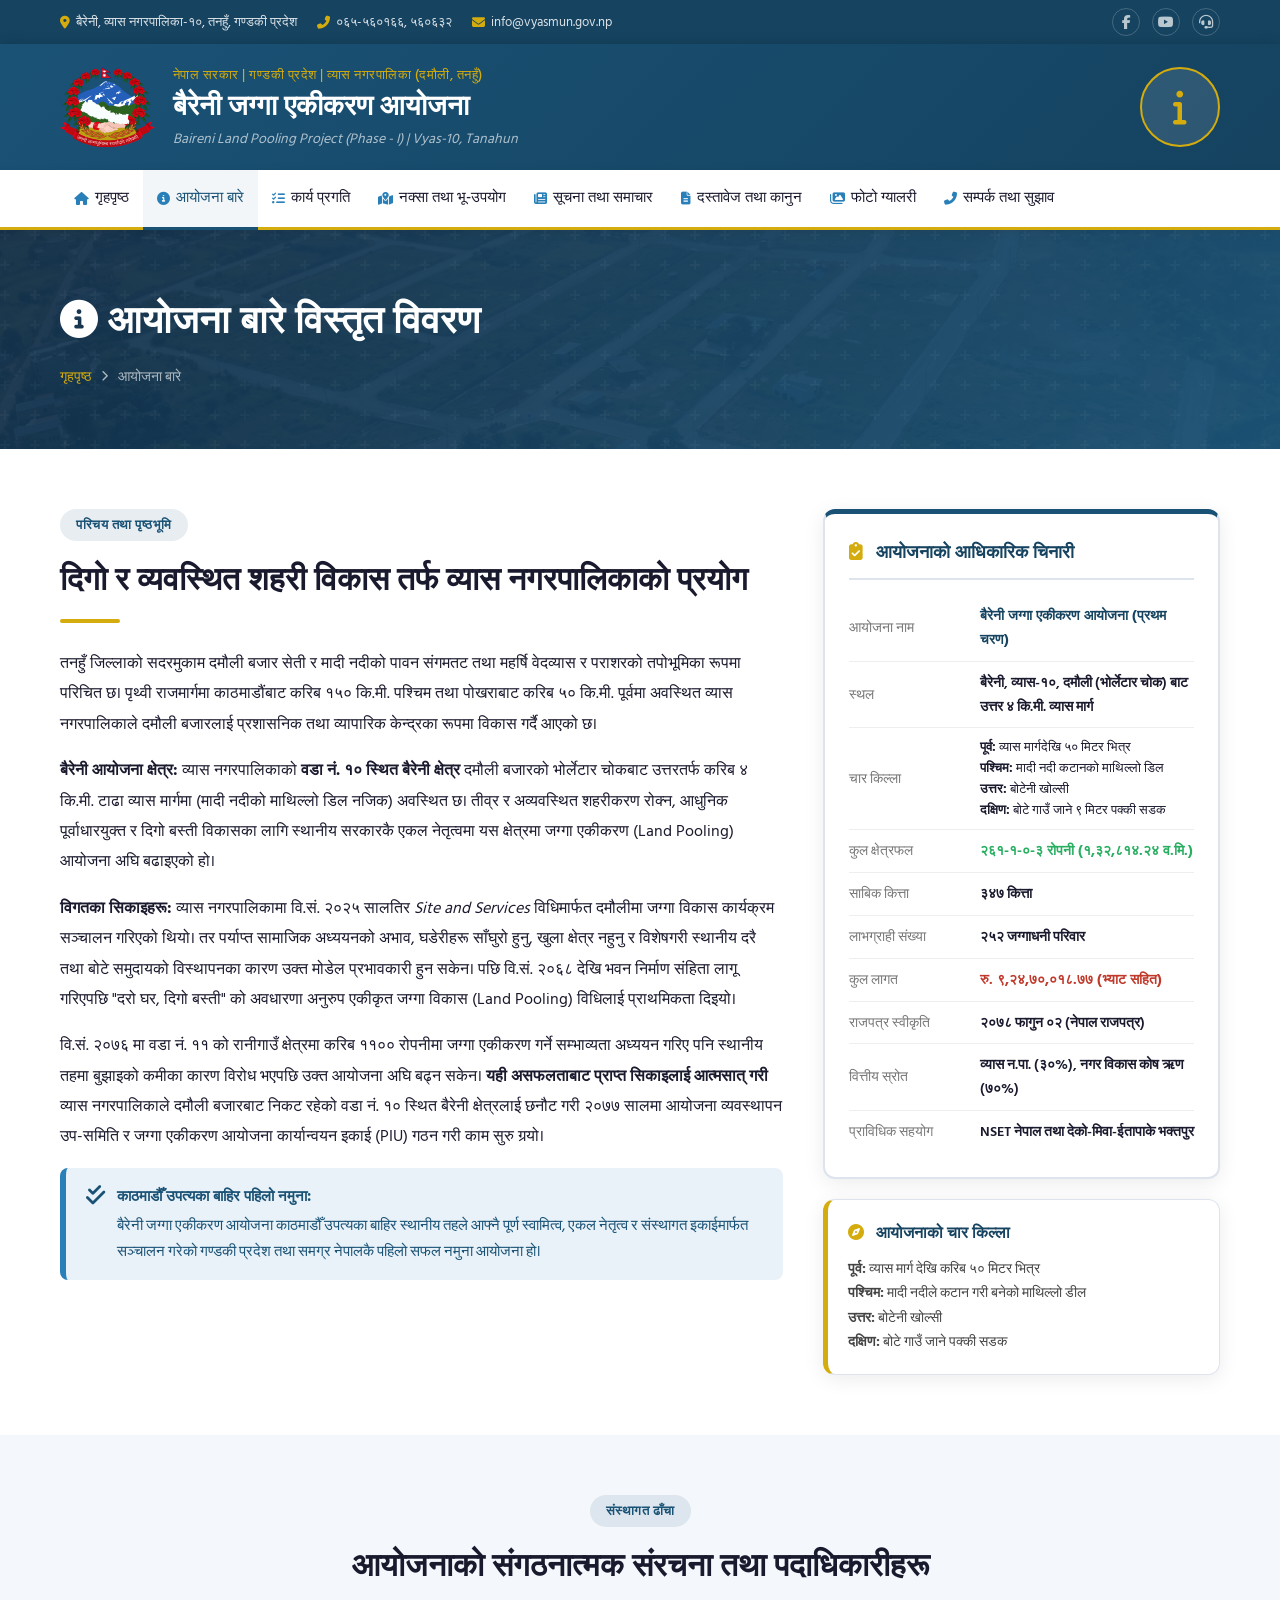
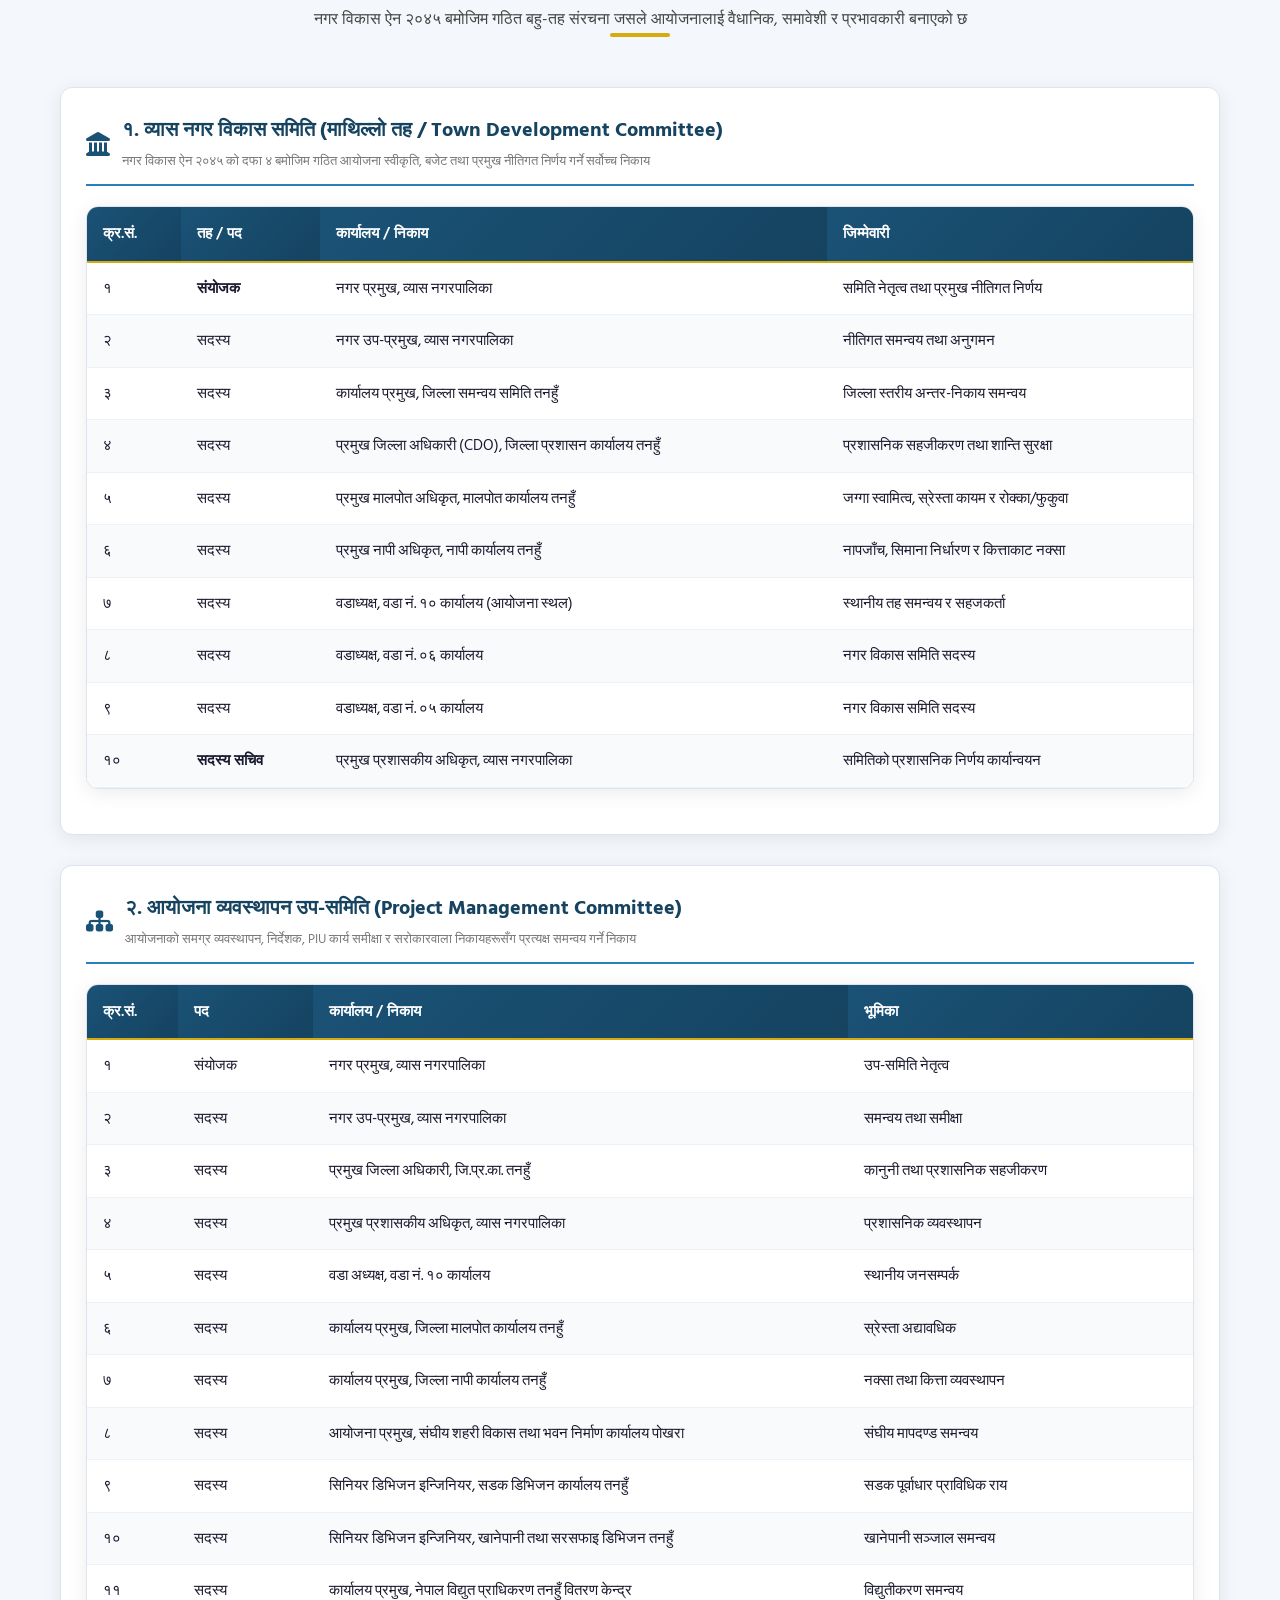
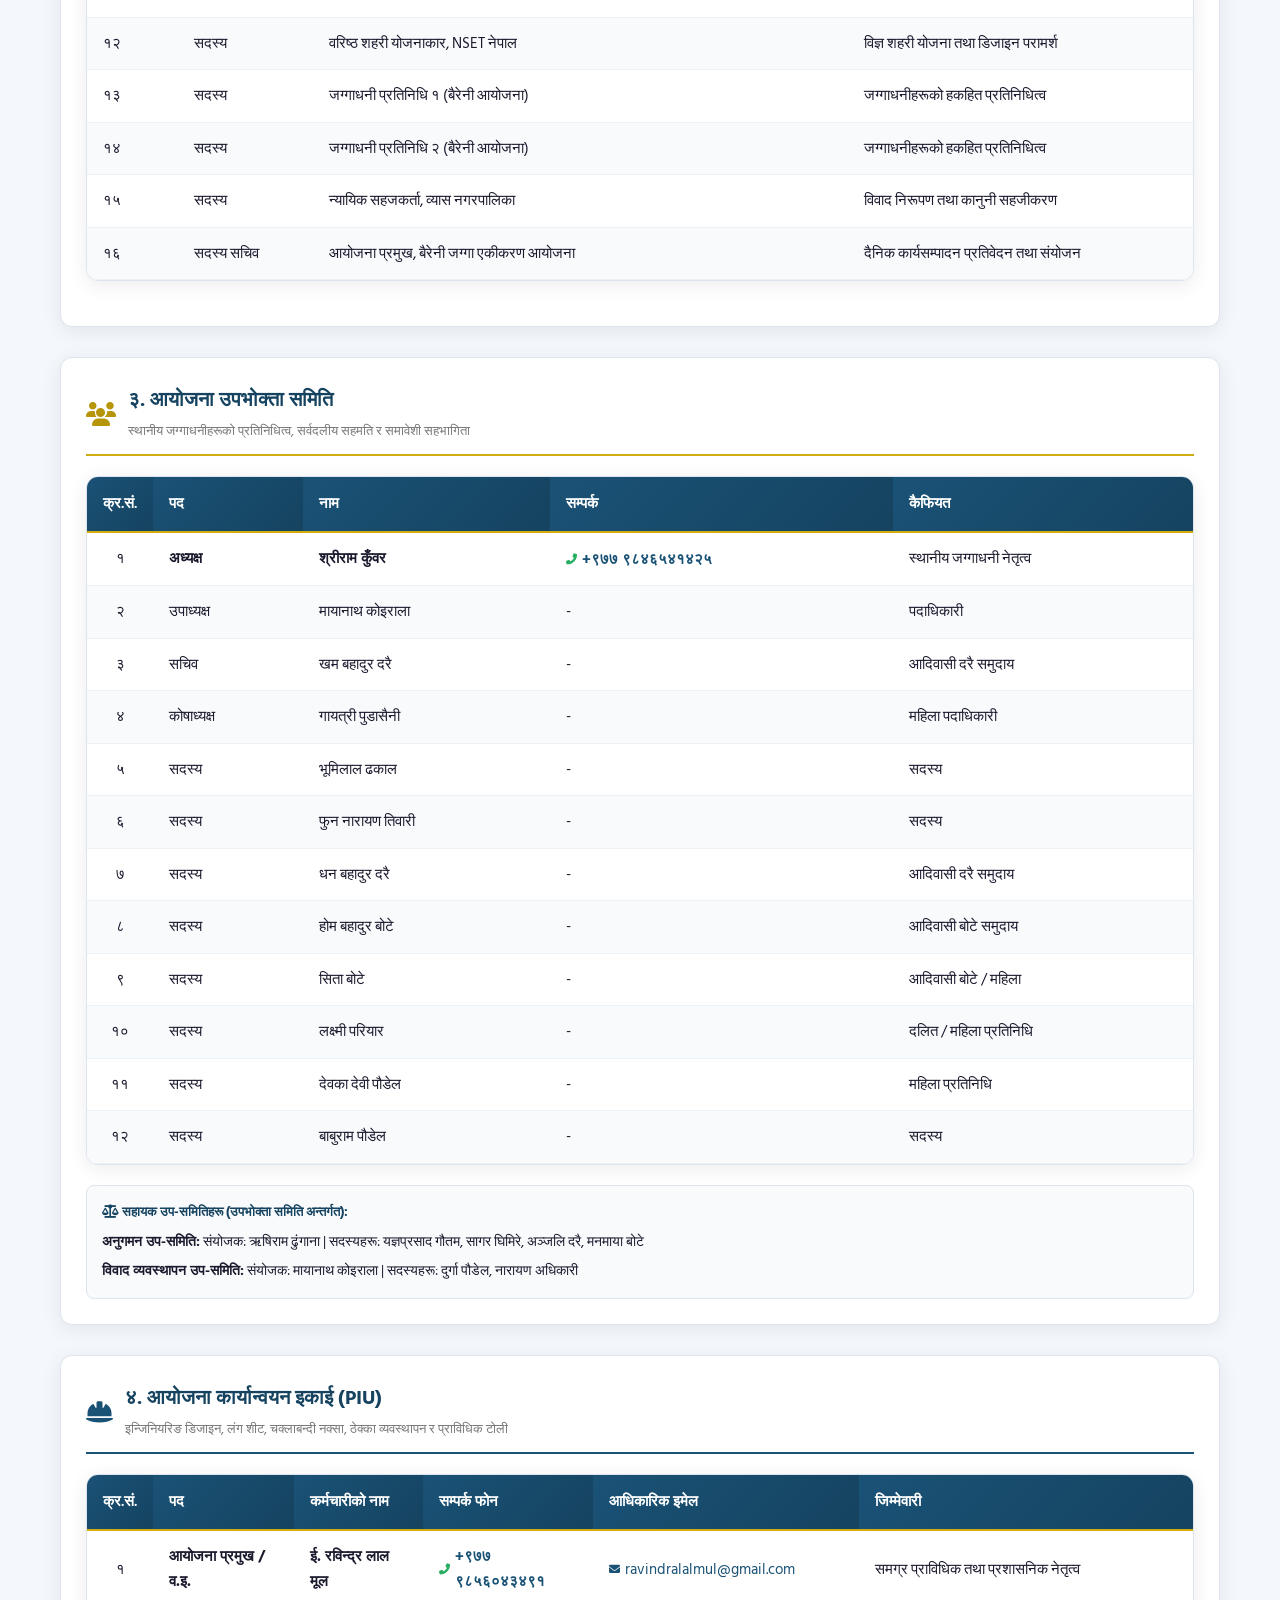
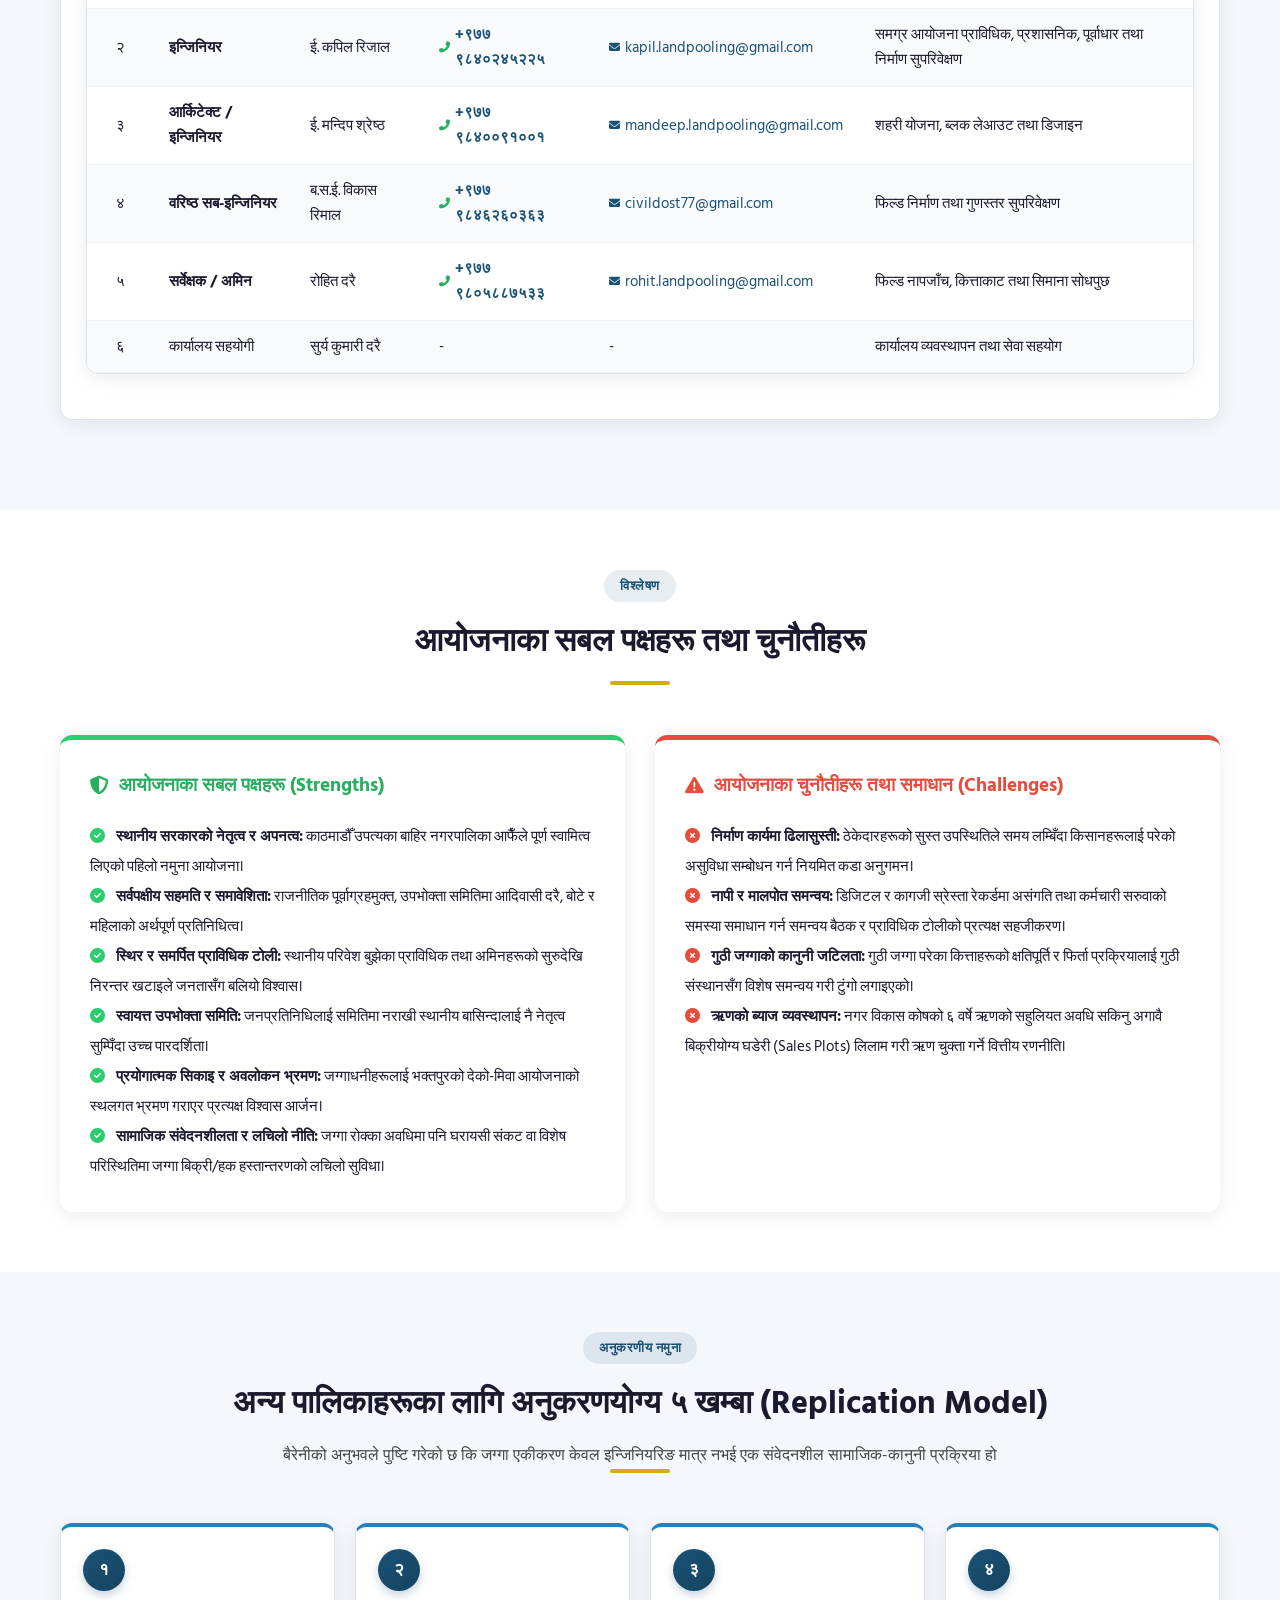
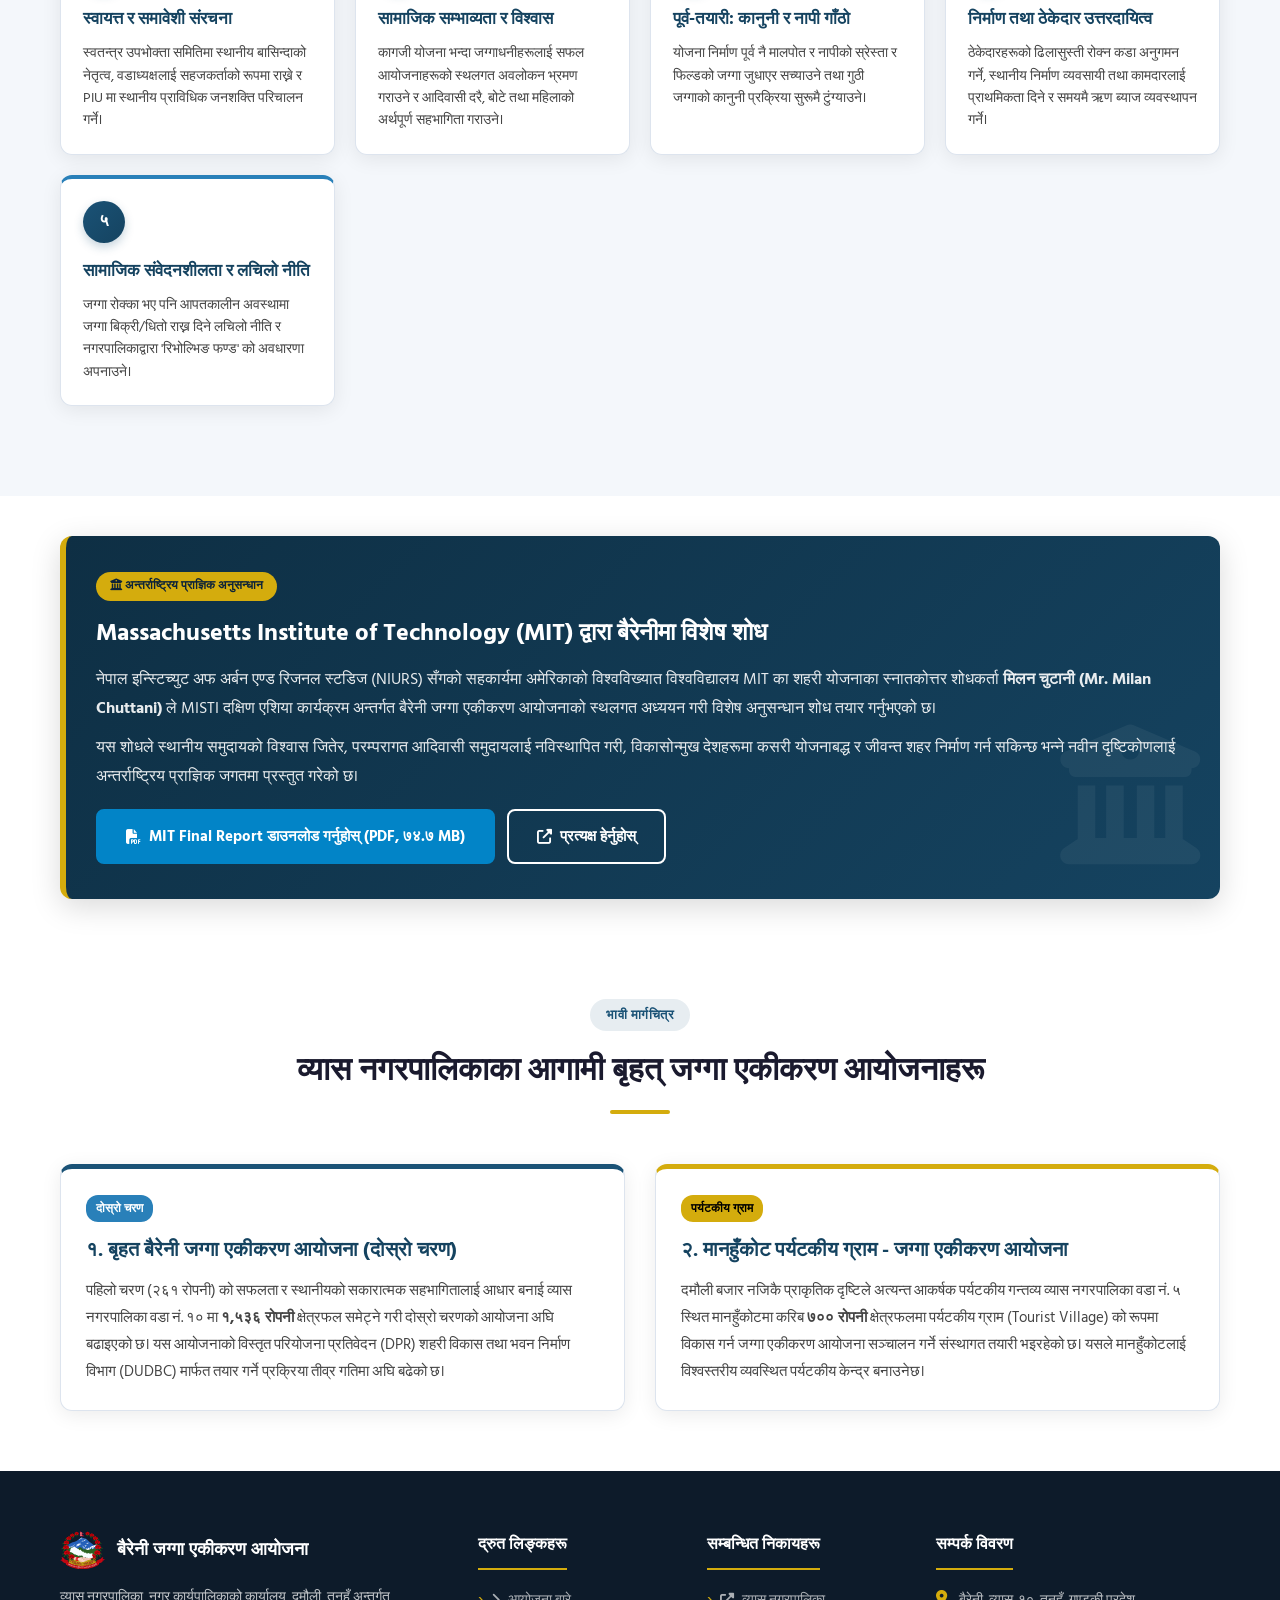
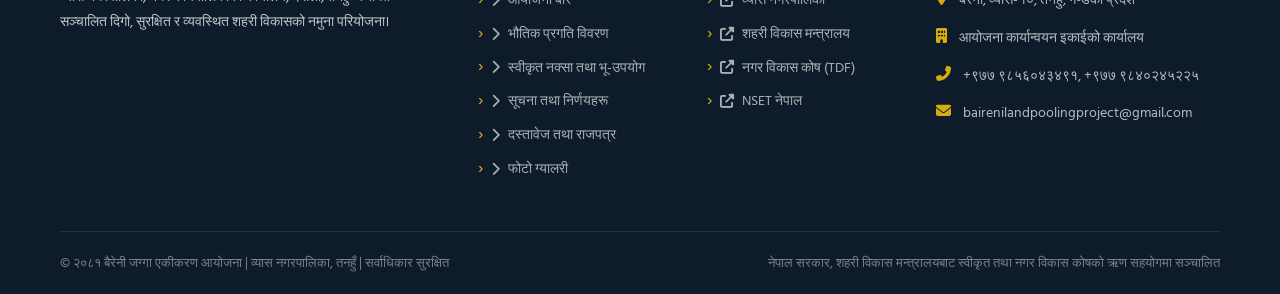
==== commit bb8090f3: "update footer contact information across all HTML pages" ====
--- a/about.html
+++ b/about.html
@@ -737,22 +737,28 @@
                     <ul style="line-height:2; font-size:15px; color:var(--text-dark);">
                         <li><i class="fas fa-check-circle" style="color:var(--success); margin-right:8px;"></i>
                             <strong>स्थानीय सरकारको नेतृत्व र अपनत्व:</strong> काठमाडौँ उपत्यका बाहिर नगरपालिका आफैँले
-                            पूर्ण स्वामित्व लिएको पहिलो नमुना आयोजना।</li>
+                            पूर्ण स्वामित्व लिएको पहिलो नमुना आयोजना।
+                        </li>
                         <li><i class="fas fa-check-circle" style="color:var(--success); margin-right:8px;"></i>
                             <strong>सर्वपक्षीय सहमति र समावेशिता:</strong> राजनीतिक पूर्वाग्रहमुक्त, उपभोक्ता समितिमा
-                            आदिवासी दरै, बोटे र महिलाको अर्थपूर्ण प्रतिनिधित्व।</li>
+                            आदिवासी दरै, बोटे र महिलाको अर्थपूर्ण प्रतिनिधित्व।
+                        </li>
                         <li><i class="fas fa-check-circle" style="color:var(--success); margin-right:8px;"></i>
                             <strong>स्थिर र समर्पित प्राविधिक टोली:</strong> स्थानीय परिवेश बुझेका प्राविधिक तथा
-                            अमिनहरूको सुरुदेखि निरन्तर खटाइले जनतासँग बलियो विश्वास।</li>
+                            अमिनहरूको सुरुदेखि निरन्तर खटाइले जनतासँग बलियो विश्वास।
+                        </li>
                         <li><i class="fas fa-check-circle" style="color:var(--success); margin-right:8px;"></i>
                             <strong>स्वायत्त उपभोक्ता समिति:</strong> जनप्रतिनिधिलाई समितिमा नराखी स्थानीय बासिन्दालाई
-                            नै नेतृत्व सुम्पिँदा उच्च पारदर्शिता।</li>
+                            नै नेतृत्व सुम्पिँदा उच्च पारदर्शिता।
+                        </li>
                         <li><i class="fas fa-check-circle" style="color:var(--success); margin-right:8px;"></i>
                             <strong>प्रयोगात्मक सिकाइ र अवलोकन भ्रमण:</strong> जग्गाधनीहरूलाई भक्तपुरको देको-मिवा
-                            आयोजनाको स्थलगत भ्रमण गराएर प्रत्यक्ष विश्वास आर्जन।</li>
+                            आयोजनाको स्थलगत भ्रमण गराएर प्रत्यक्ष विश्वास आर्जन।
+                        </li>
                         <li><i class="fas fa-check-circle" style="color:var(--success); margin-right:8px;"></i>
                             <strong>सामाजिक संवेदनशीलता र लचिलो नीति:</strong> जग्गा रोक्का अवधिमा पनि घरायसी संकट वा
-                            विशेष परिस्थितिमा जग्गा बिक्री/हक हस्तान्तरणको लचिलो सुविधा।</li>
+                            विशेष परिस्थितिमा जग्गा बिक्री/हक हस्तान्तरणको लचिलो सुविधा।
+                        </li>
                     </ul>
                 </div>
 
@@ -765,16 +771,20 @@
                     <ul style="line-height:2; font-size:15px; color:var(--text-dark);">
                         <li><i class="fas fa-times-circle" style="color:var(--accent); margin-right:8px;"></i>
                             <strong>निर्माण कार्यमा ढिलासुस्ती:</strong> ठेकेदारहरूको सुस्त उपस्थितिले समय लम्बिँदा
-                            किसानहरूलाई परेको असुविधा सम्बोधन गर्न नियमित कडा अनुगमन।</li>
+                            किसानहरूलाई परेको असुविधा सम्बोधन गर्न नियमित कडा अनुगमन।
+                        </li>
                         <li><i class="fas fa-times-circle" style="color:var(--accent); margin-right:8px;"></i>
                             <strong>नापी र मालपोत समन्वय:</strong> डिजिटल र कागजी स्रेस्ता रेकर्डमा असंगति तथा कर्मचारी
-                            सरुवाको समस्या समाधान गर्न समन्वय बैठक र प्राविधिक टोलीको प्रत्यक्ष सहजीकरण।</li>
+                            सरुवाको समस्या समाधान गर्न समन्वय बैठक र प्राविधिक टोलीको प्रत्यक्ष सहजीकरण।
+                        </li>
                         <li><i class="fas fa-times-circle" style="color:var(--accent); margin-right:8px;"></i>
                             <strong>गुठी जग्गाको कानुनी जटिलता:</strong> गुठी जग्गा परेका कित्ताहरूको क्षतिपूर्ति र
-                            फिर्ता प्रक्रियालाई गुठी संस्थानसँग विशेष समन्वय गरी टुंगो लगाइएको।</li>
+                            फिर्ता प्रक्रियालाई गुठी संस्थानसँग विशेष समन्वय गरी टुंगो लगाइएको।
+                        </li>
                         <li><i class="fas fa-times-circle" style="color:var(--accent); margin-right:8px;"></i>
                             <strong>ऋणको ब्याज व्यवस्थापन:</strong> नगर विकास कोषको ६ वर्षे ऋणको सहुलियत अवधि सकिनु
-                            अगावै बिक्रीयोग्य घडेरी (Sales Plots) लिलाम गरी ऋण चुक्ता गर्ने वित्तीय रणनीति।</li>
+                            अगावै बिक्रीयोग्य घडेरी (Sales Plots) लिलाम गरी ऋण चुक्ता गर्ने वित्तीय रणनीति।
+                        </li>
                     </ul>
                 </div>
             </div>
@@ -944,10 +954,9 @@
                     <h4>सम्पर्क विवरण</h4>
                     <div class="contact-item"><i class="fas fa-map-marker-alt"></i><span>बैरेनी, व्यास-१०, तनहुँ, गण्डकी
                             प्रदेश</span></div>
-                    <div class="contact-item"><i class="fas fa-building"></i><span>नगर कार्यपालिका कार्यालय: दमौली,
-                            तनहुँ</span></div>
-                    <div class="contact-item"><i class="fas fa-phone-alt"></i><span>०६५-५६०१६६, ०६५-५६०६३२</span></div>
-                    <div class="contact-item"><i class="fas fa-envelope"></i><span>info@vyasmun.gov.np</span></div>
+                    <div class="contact-item"><i class="fas fa-building"></i><span>आयोजना कार्यान्वयन इकाईको कार्यालय</span></div>
+                    <div class="contact-item"><i class="fas fa-phone-alt"></i><span>+९७७ ९८५६०४३४९१, +९७७ ९८४०२४५२२५</span></div>
+                    <div class="contact-item"><i class="fas fa-envelope"></i><span>bairenilandpoolingproject@gmail.com</span></div>
                 </div>
             </div>
             <div class="footer-bottom">
